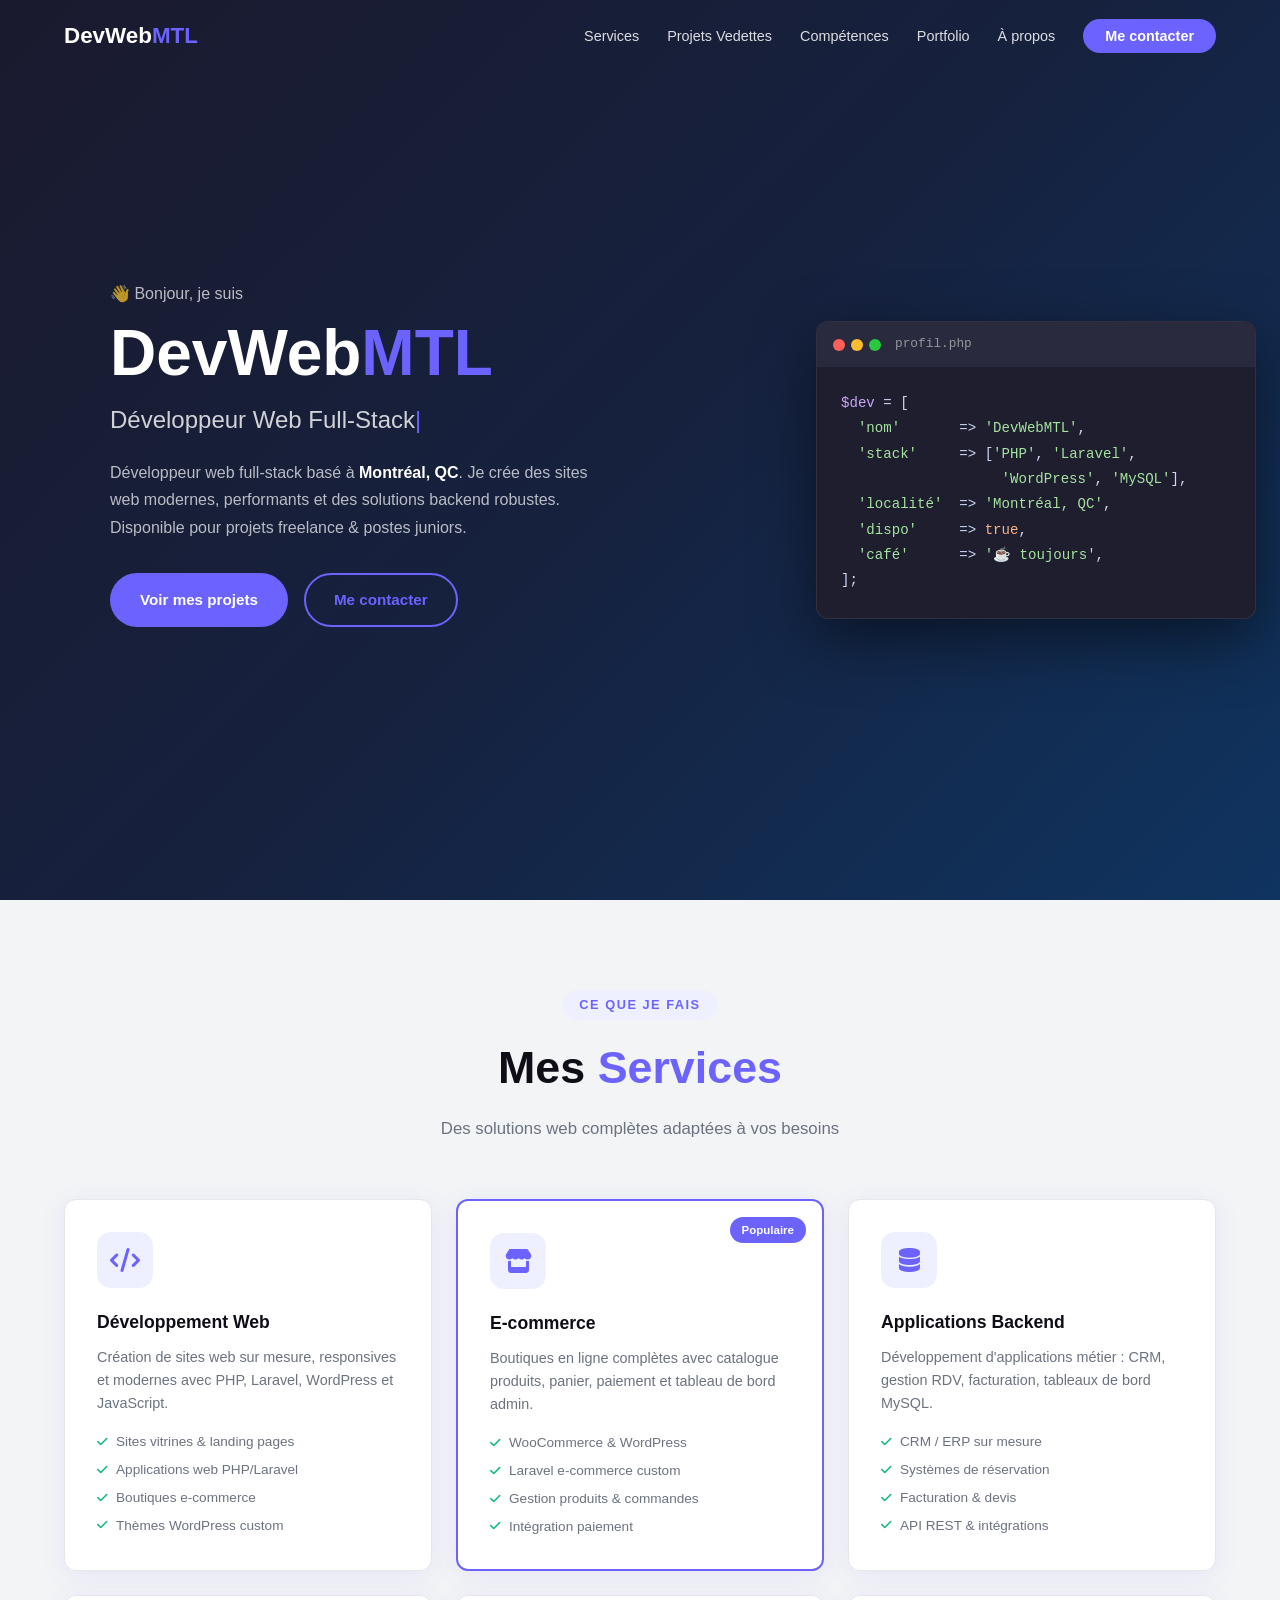
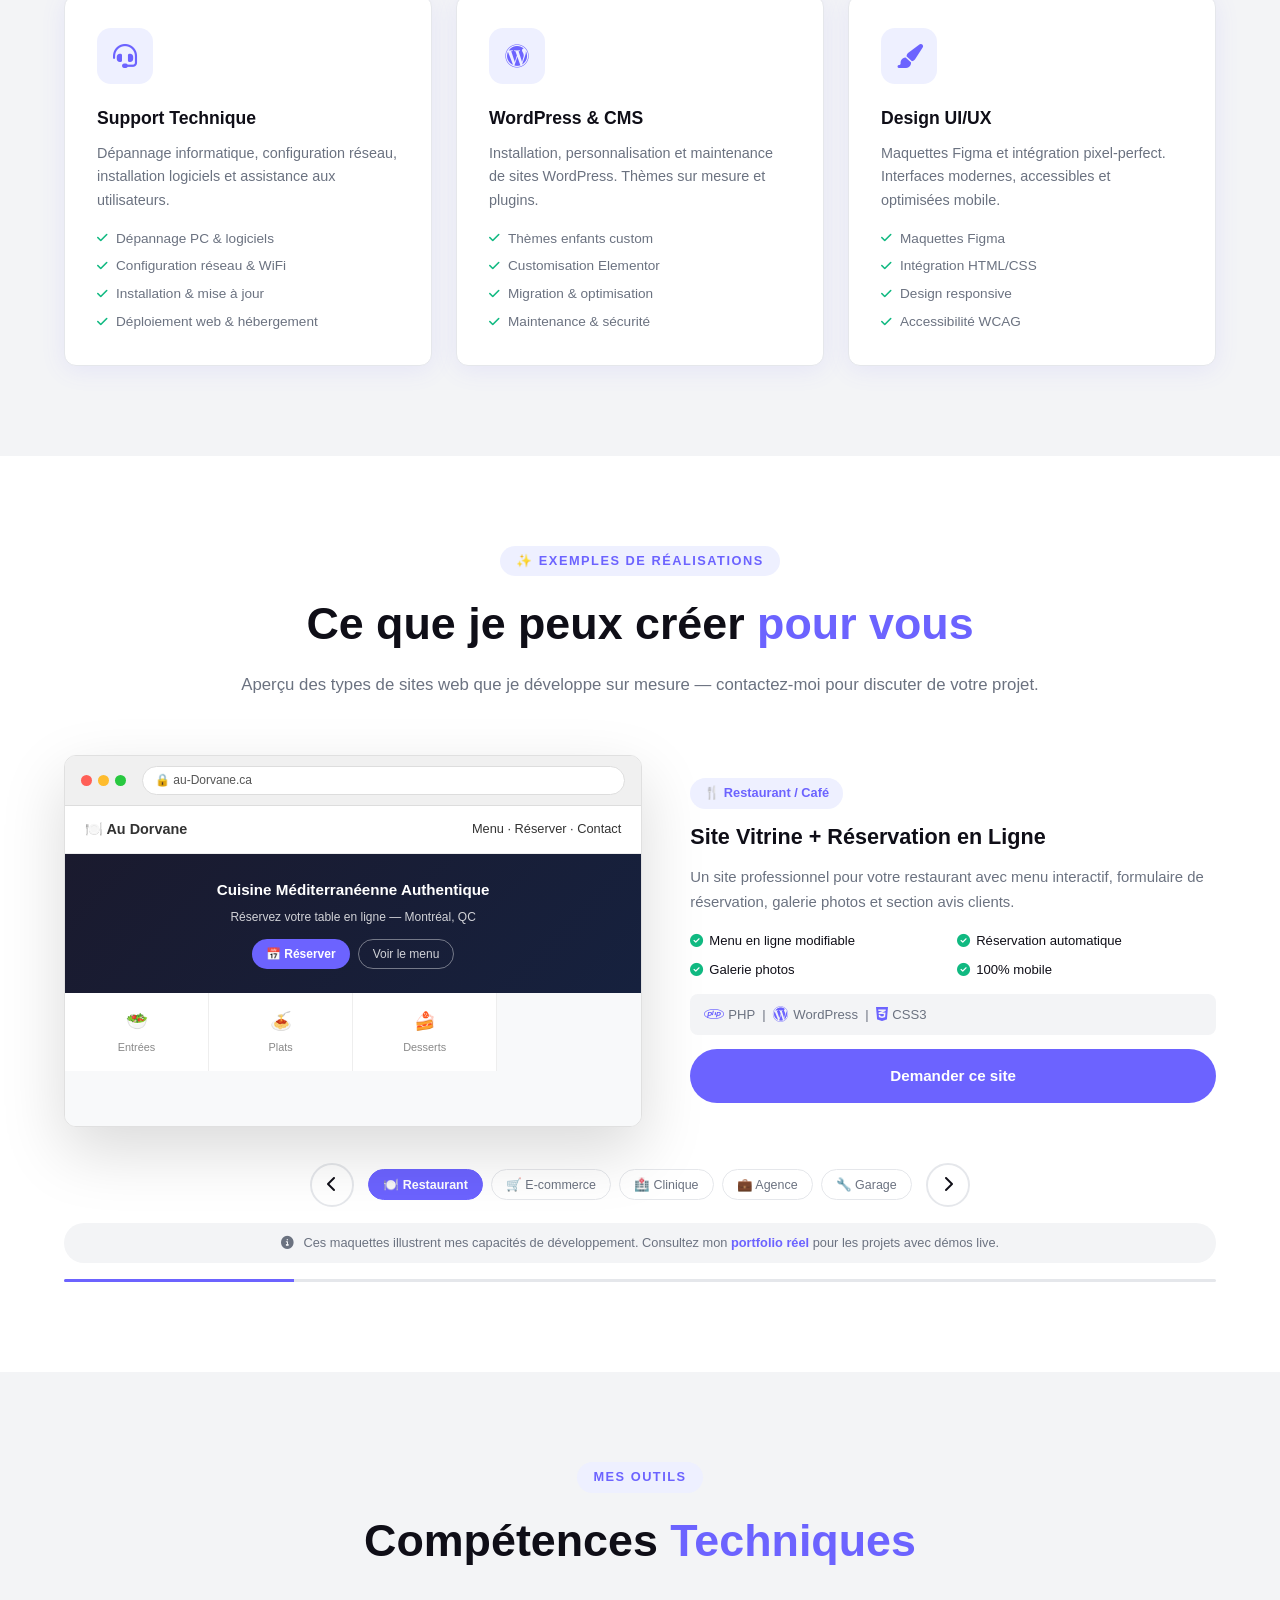
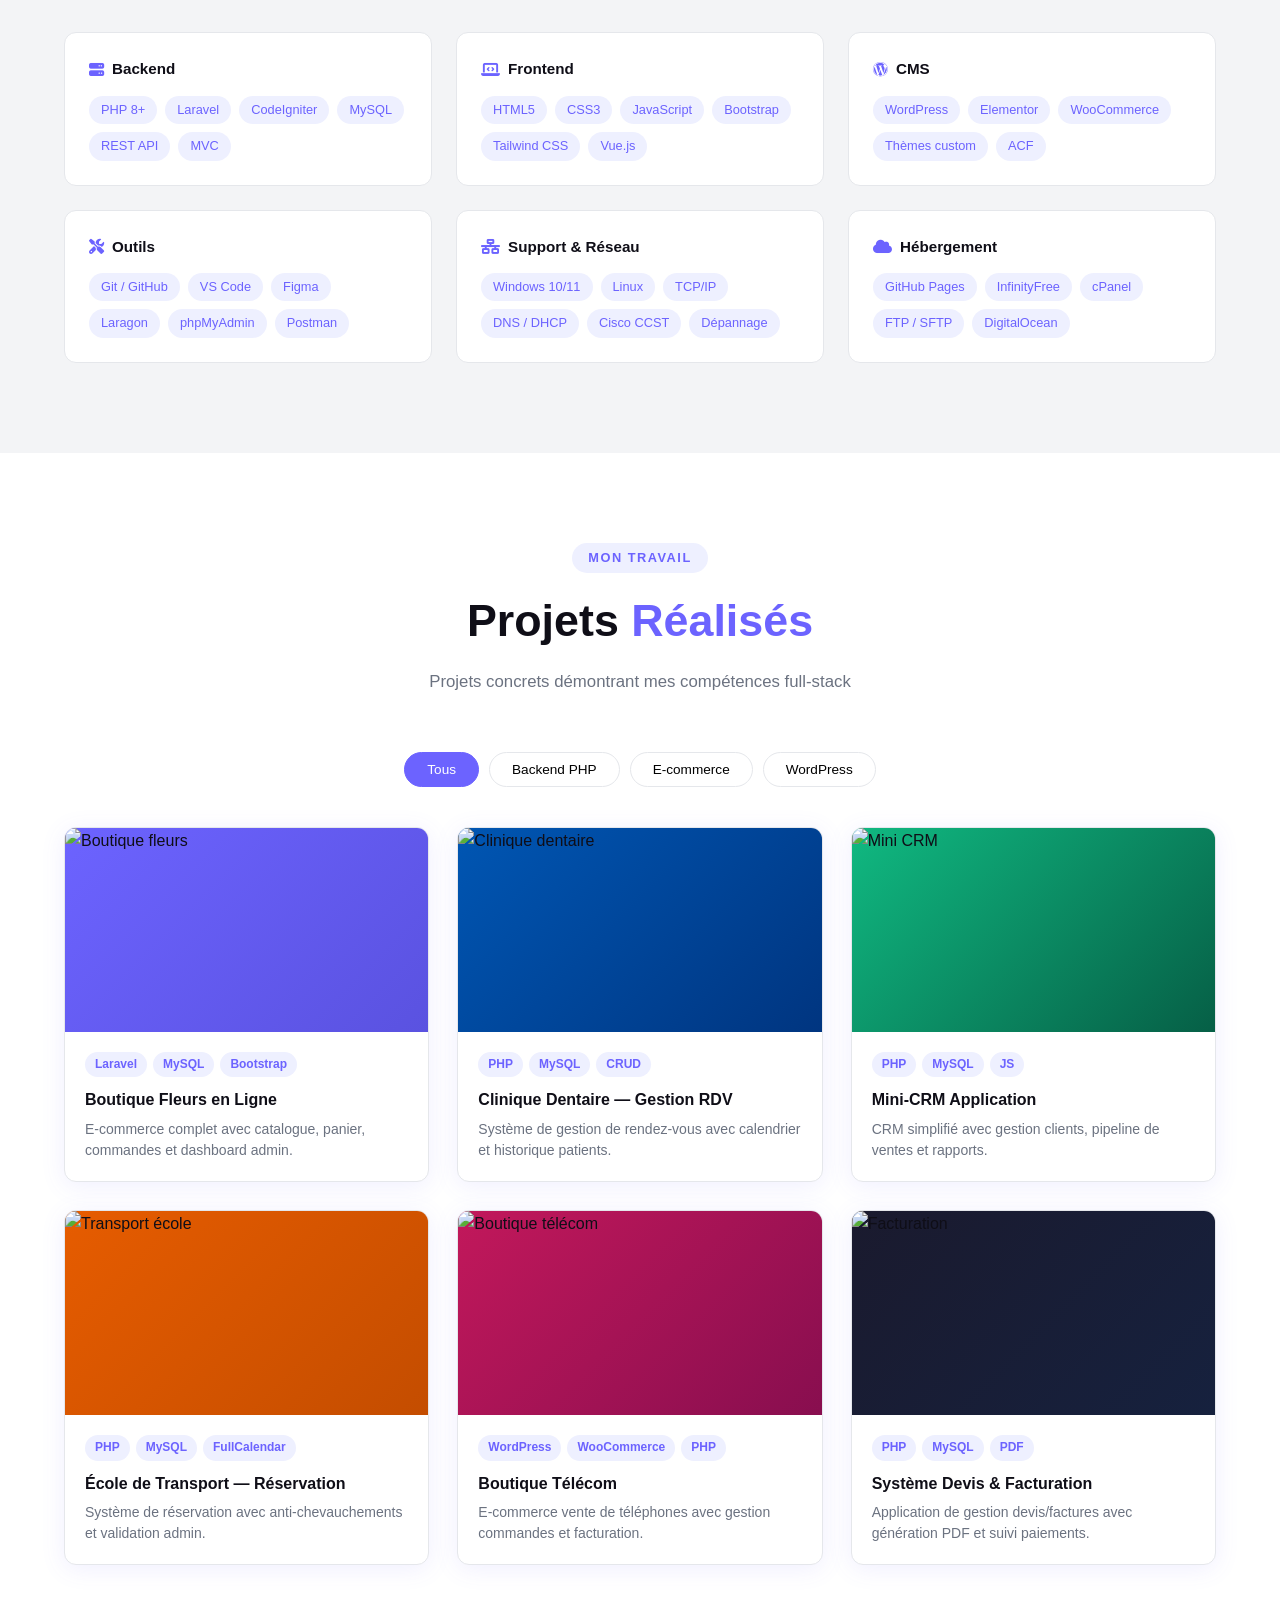
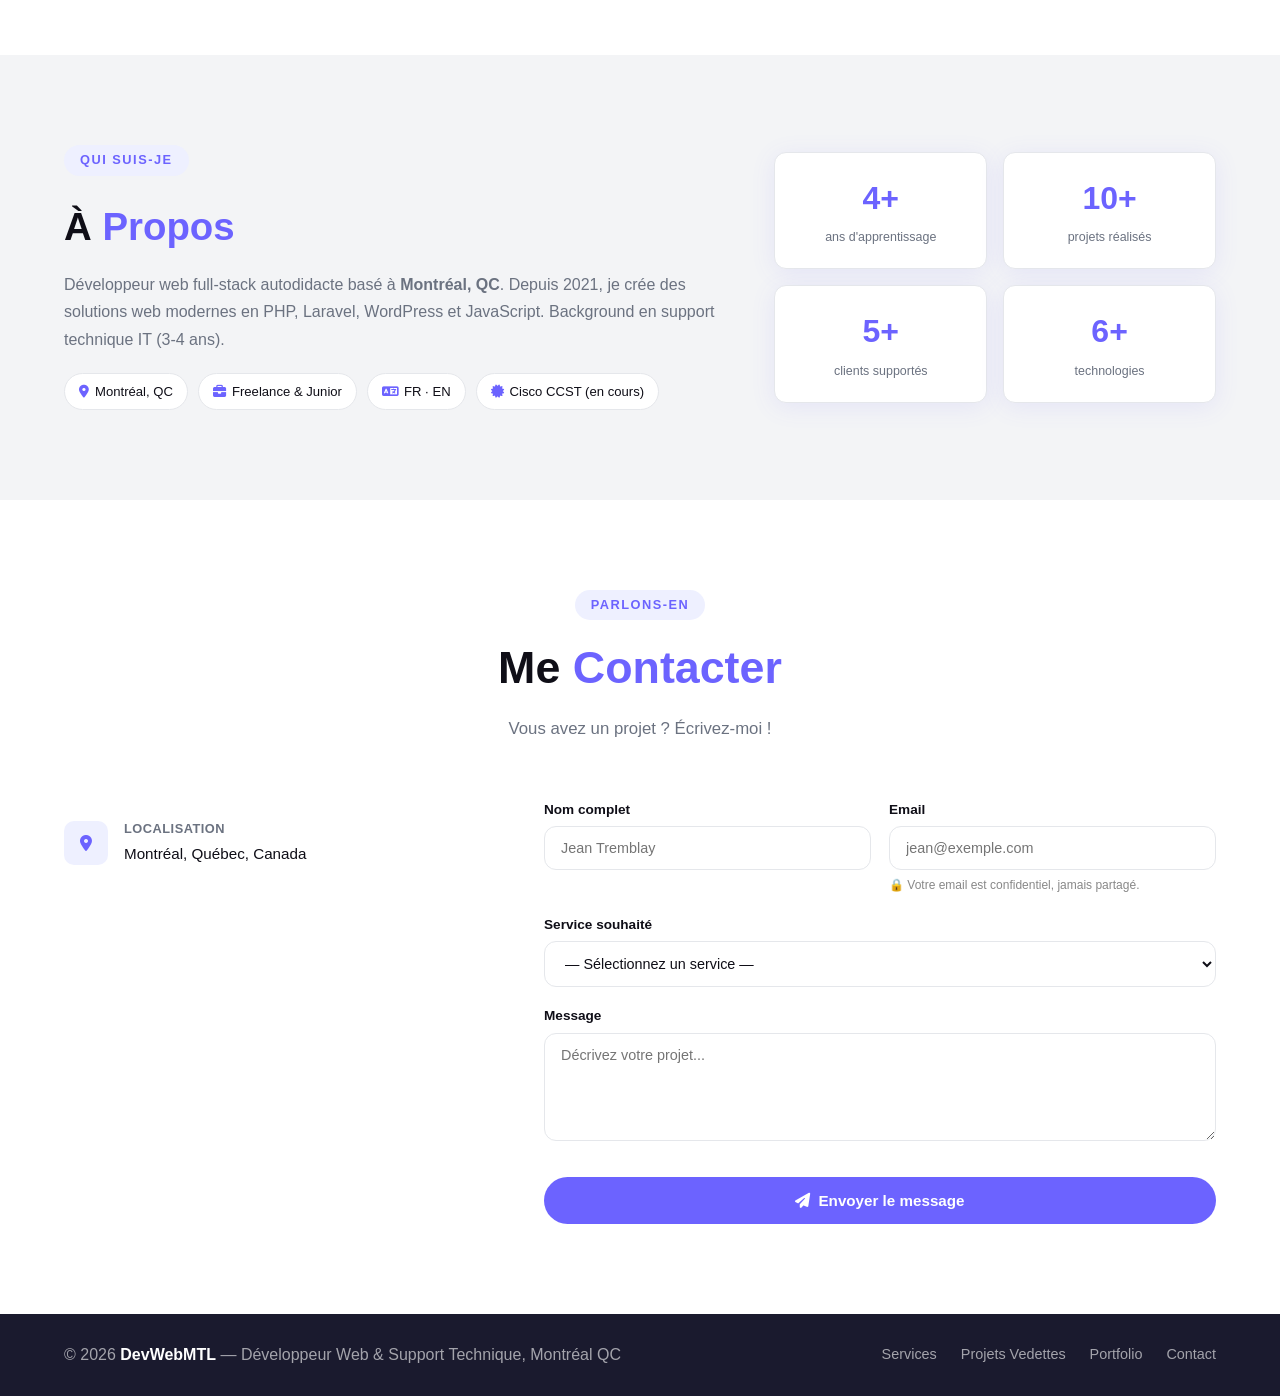
==== index.html @ 9afff214 "Initial portfolio devwebmtl commit" ====
<!DOCTYPE html>
<html lang="fr">
<head>
  <meta charset="UTF-8" />
  <meta name="viewport" content="width=device-width, initial-scale=1.0" />
  <meta name="description" content="DevWebMTL — Développeur Web Full-Stack & Support Technique à Montréal. Laravel, PHP, WordPress, React." />
  <!-- Sécurité HTTP Headers -->
    <meta http-equiv="X-Content-Type-Options" content="nosniff" />
    <meta http-equiv="X-Frame-Options" content="DENY" />
    <meta http-equiv="Referrer-Policy" content="strict-origin-when-cross-origin" />
    <meta http-equiv="Permissions-Policy" content="geolocation=(), microphone=(), camera=()" />
    <meta http-equiv="Content-Security-Policy" content="
  default-src 'self' https://fonts.googleapis.com https://cdnjs.cloudflare.com;
  style-src 'self' 'unsafe-inline' https://fonts.googleapis.com https://cdnjs.cloudflare.com;
  script-src 'self' 'unsafe-inline' https://challenges.cloudflare.com https://cdnjs.cloudflare.com;
  frame-src https://challenges.cloudflare.com;
  font-src 'self' https://fonts.gstatic.com https://cdnjs.cloudflare.com;
  connect-src 'self' https://formspree.io;
">

  <title>DevWebMTL | Développeur Web & Support Technique — Montréal</title>
  <link rel="stylesheet" href="style.css" />
  <link rel="stylesheet" href="https://cdnjs.cloudflare.com/ajax/libs/font-awesome/6.5.0/css/all.min.css" />
  <link href="https://fonts.googleapis.com/css2?family=Inter:wght@300;400;500;600;700;800&display=swap" rel="stylesheet" />
  <script src="https://www.google.com/recaptcha/api.js" async defer></script>

  <script src="https://challenges.cloudflare.com/turnstile/v0/api.js" async defer></script>
</head>
<body>

  <!-- ===== NAVBAR ===== -->
  <nav class="navbar" id="navbar">
    <div class="nav-container">
      <a href="#hero" class="nav-logo">DevWeb<span>MTL</span></a>
      <ul class="nav-links" id="nav-links">
        <li><a href="#services">Services</a></li>
        <li><a href="#featured">Projets Vedettes</a></li>
        <li><a href="#skills">Compétences</a></li>
        <li><a href="#projects">Portfolio</a></li>
        <li><a href="#about">À propos</a></li>
        <li><a href="#contact" class="nav-cta">Me contacter</a></li>
      </ul>
      <button class="hamburger" id="hamburger" aria-label="Menu">
        <span></span><span></span><span></span>
      </button>
    </div>
  </nav>

  <!-- ===== HERO ===== -->
  <section class="hero" id="hero">
    <div class="hero-content">
      <p class="hero-greeting">👋 Bonjour, je suis</p>
      <h1 class="hero-name">DevWeb<span>MTL</span></h1>
      <h2 class="hero-title">
        <span id="typed-text"></span><span class="cursor">|</span>
      </h2>
      <p class="hero-desc">
        Développeur web full-stack basé à <strong>Montréal, QC</strong>.
        Je crée des sites web modernes, performants et des solutions backend robustes.
        Disponible pour projets freelance &amp; postes juniors.
      </p>
      <div class="hero-btns">
        <a href="#featured" class="btn btn-primary">Voir mes projets</a>
        <a href="#contact" class="btn btn-outline">Me contacter</a>
      </div>
      <div class="hero-socials">
        
      </div>
    </div>
    <div class="hero-visual">
      <div class="hero-code-card">
        <div class="code-header">
          <span class="dot red"></span><span class="dot yellow"></span><span class="dot green"></span>
          <span class="code-title">profil.php</span>
        </div>
        <pre class="code-body"><code><span class="c-kw">$dev</span> = [
  <span class="c-str">'nom'</span>       => <span class="c-str">'DevWebMTL'</span>,
  <span class="c-str">'stack'</span>     => [<span class="c-str">'PHP'</span>, <span class="c-str">'Laravel'</span>,
                   <span class="c-str">'WordPress'</span>, <span class="c-str">'MySQL'</span>],
  <span class="c-str">'localité'</span>  => <span class="c-str">'Montréal, QC'</span>,
  <span class="c-str">'dispo'</span>     => <span class="c-val">true</span>,
  <span class="c-str">'café'</span>      => <span class="c-str">'☕ toujours'</span>,
];</code></pre>
      </div>
    </div>
  </section>

  <!-- ===== SERVICES ===== -->
  <section class="services" id="services">
    <div class="container">
      <div class="section-header">
        <span class="section-tag">Ce que je fais</span>
        <h2>Mes <span>Services</span></h2>
        <p>Des solutions web complètes adaptées à vos besoins</p>
      </div>
      <div class="services-grid">

        <div class="service-card">
          <div class="service-icon"><i class="fas fa-code"></i></div>
          <h3>Développement Web</h3>
          <p>Création de sites web sur mesure, responsives et modernes avec PHP, Laravel, WordPress et JavaScript.</p>
          <ul class="service-list">
            <li><i class="fas fa-check"></i> Sites vitrines & landing pages</li>
            <li><i class="fas fa-check"></i> Applications web PHP/Laravel</li>
            <li><i class="fas fa-check"></i> Boutiques e-commerce</li>
            <li><i class="fas fa-check"></i> Thèmes WordPress custom</li>
          </ul>
        </div>

        <div class="service-card featured">
          <div class="service-badge">Populaire</div>
          <div class="service-icon"><i class="fas fa-store"></i></div>
          <h3>E-commerce</h3>
          <p>Boutiques en ligne complètes avec catalogue produits, panier, paiement et tableau de bord admin.</p>
          <ul class="service-list">
            <li><i class="fas fa-check"></i> WooCommerce & WordPress</li>
            <li><i class="fas fa-check"></i> Laravel e-commerce custom</li>
            <li><i class="fas fa-check"></i> Gestion produits & commandes</li>
            <li><i class="fas fa-check"></i> Intégration paiement</li>
          </ul>
        </div>

        <div class="service-card">
          <div class="service-icon"><i class="fas fa-database"></i></div>
          <h3>Applications Backend</h3>
          <p>Développement d'applications métier : CRM, gestion RDV, facturation, tableaux de bord MySQL.</p>
          <ul class="service-list">
            <li><i class="fas fa-check"></i> CRM / ERP sur mesure</li>
            <li><i class="fas fa-check"></i> Systèmes de réservation</li>
            <li><i class="fas fa-check"></i> Facturation & devis</li>
            <li><i class="fas fa-check"></i> API REST & intégrations</li>
          </ul>
        </div>

        <div class="service-card">
          <div class="service-icon"><i class="fas fa-headset"></i></div>
          <h3>Support Technique</h3>
          <p>Dépannage informatique, configuration réseau, installation logiciels et assistance aux utilisateurs.</p>
          <ul class="service-list">
            <li><i class="fas fa-check"></i> Dépannage PC & logiciels</li>
            <li><i class="fas fa-check"></i> Configuration réseau & WiFi</li>
            <li><i class="fas fa-check"></i> Installation & mise à jour</li>
            <li><i class="fas fa-check"></i> Déploiement web & hébergement</li>
          </ul>
        </div>

        <div class="service-card">
          <div class="service-icon"><i class="fab fa-wordpress"></i></div>
          <h3>WordPress & CMS</h3>
          <p>Installation, personnalisation et maintenance de sites WordPress. Thèmes sur mesure et plugins.</p>
          <ul class="service-list">
            <li><i class="fas fa-check"></i> Thèmes enfants custom</li>
            <li><i class="fas fa-check"></i> Customisation Elementor</li>
            <li><i class="fas fa-check"></i> Migration & optimisation</li>
            <li><i class="fas fa-check"></i> Maintenance & sécurité</li>
          </ul>
        </div>

        <div class="service-card">
          <div class="service-icon"><i class="fas fa-paint-brush"></i></div>
          <h3>Design UI/UX</h3>
          <p>Maquettes Figma et intégration pixel-perfect. Interfaces modernes, accessibles et optimisées mobile.</p>
          <ul class="service-list">
            <li><i class="fas fa-check"></i> Maquettes Figma</li>
            <li><i class="fas fa-check"></i> Intégration HTML/CSS</li>
            <li><i class="fas fa-check"></i> Design responsive</li>
            <li><i class="fas fa-check"></i> Accessibilité WCAG</li>
          </ul>
        </div>

      </div>
    </div>
  </section>

  <!-- ===== FEATURED SLIDER ===== -->
  <section class="featured-slider" id="featured">
    <div class="container">
      <div class="section-header">
        <span class="section-tag">✨ Exemples de Réalisations</span>
        <h2>Ce que je peux créer <span>pour vous</span></h2>
        <p>Aperçu des types de sites web que je développe sur mesure — 
  contactez-moi pour discuter de votre projet.</p>
      </div>

      <div class="slider-wrapper">

        <!-- SLIDE 1 — Restaurant -->
        <div class="slide active" data-index="0">
          <div class="slide-visual">
            <div class="browser-mockup">
              <div class="browser-bar">
                <span class="b-dot"></span><span class="b-dot"></span><span class="b-dot"></span>
                <span class="b-url">🔒 au-Dorvane.ca</span>
              </div>
              <div class="browser-screen">
                <div class="mock-nav"><span class="logo-mock">🍽️ Au Dorvane</span><nav>Menu · Réserver · Contact</nav></div>
                <div class="mock-hero-big">
                  <h2>Cuisine Méditerranéenne Authentique</h2>
                  <p>Réservez votre table en ligne — Montréal, QC</p>
                  <div class="mock-btns"><button class="mock-btn-p">📅 Réserver</button><button class="mock-btn-o">Voir le menu</button></div>
                </div>
                <div class="mock-cards-row">
                  <div class="mock-card">🥗<br><small>Entrées</small></div>
                  <div class="mock-card">🍝<br><small>Plats</small></div>
                  <div class="mock-card">🍰<br><small>Desserts</small></div>
                </div>
              </div>
            </div>
          </div>
          <div class="slide-info">
            <span class="slide-badge">🍴 Restaurant / Café</span>
            <h3>Site Vitrine + Réservation en Ligne</h3>
            <p>Un site professionnel pour votre restaurant avec menu interactif, formulaire de réservation, galerie photos et section avis clients.</p>
            <div class="slide-features">
              <span><i class="fas fa-check-circle"></i> Menu en ligne modifiable</span>
              <span><i class="fas fa-check-circle"></i> Réservation automatique</span>
              <span><i class="fas fa-check-circle"></i> Galerie photos</span>
              <span><i class="fas fa-check-circle"></i> 100% mobile</span>
            </div>
            <div class="slide-tech"><i class="fab fa-php"></i> PHP &nbsp;|&nbsp; <i class="fab fa-wordpress"></i> WordPress &nbsp;|&nbsp; <i class="fab fa-css3-alt"></i> CSS3</div>
            <a href="#contact" class="btn btn-primary">Demander ce site</a>
          </div>
        </div>

        <!-- SLIDE 2 — E-commerce -->
        <div class="slide" data-index="1">
          <div class="slide-visual">
            <div class="browser-mockup">
              <div class="browser-bar">
                <span class="b-dot"></span><span class="b-dot"></span><span class="b-dot"></span>
                <span class="b-url">🔒 boutique-beaute-montreal.ca</span>
              </div>
              <div class="browser-screen" style="background:#fff5f8;">
                <div class="mock-nav"><span class="logo-mock">💄 BelleShop</span><nav>Produits · Panier 🛒 · Mon compte</nav></div>
                <div class="mock-hero-big" style="background:linear-gradient(135deg,#ff9a9e,#fecfef);">
                  <h2 style="color:#4a0030;">Beauté & Soins Premium</h2>
                  <p style="color:#6b0040;">Livraison gratuite dès 50$ — Montréal & Canada</p>
                  <div class="mock-btns"><button class="mock-btn-p" style="background:#c2185b;">🛍️ Magasiner</button></div>
                </div>
                <div class="mock-cards-row">
                  <div class="mock-card">💄<br><small>Rouge lèvres</small><strong style="color:#c2185b;font-size:0.75rem;">24,99$</strong></div>
                  <div class="mock-card">🧴<br><small>Sérum visage</small><strong style="color:#c2185b;font-size:0.75rem;">49,99$</strong></div>
                  <div class="mock-card">💅<br><small>Vernis gel</small><strong style="color:#c2185b;font-size:0.75rem;">18,99$</strong></div>
                  <div class="mock-card">🌸<br><small>Parfum Rose</small><strong style="color:#c2185b;font-size:0.75rem;">89,99$</strong></div>
                </div>
              </div>
            </div>
          </div>
          <div class="slide-info">
            <span class="slide-badge">🛒 Boutique En Ligne</span>
            <h3>E-commerce Complet avec Paiement</h3>
            <p>Une boutique en ligne professionnelle avec catalogue produits, panier d'achats, paiement sécurisé et tableau de bord admin. Idéal pour vendre 24h/24.</p>
            <div class="slide-features">
              <span><i class="fas fa-check-circle"></i> Catalogue illimité</span>
              <span><i class="fas fa-check-circle"></i> Paiement Stripe / PayPal</span>
              <span><i class="fas fa-check-circle"></i> Dashboard admin</span>
              <span><i class="fas fa-check-circle"></i> Gestion stock & commandes</span>
            </div>
            <div class="slide-tech"><i class="fab fa-laravel"></i> Laravel &nbsp;|&nbsp; <i class="fab fa-js"></i> JavaScript &nbsp;|&nbsp; <i class="fas fa-database"></i> MySQL</div>
            <a href="#contact" class="btn btn-primary">À Venir Bientôt</a>
          </div>
        </div>

        <!-- SLIDE 3 — Clinique -->
        <div class="slide" data-index="2">
          <div class="slide-visual">
            <div class="browser-mockup">
              <div class="browser-bar">
                <span class="b-dot"></span><span class="b-dot"></span><span class="b-dot"></span>
                <span class="b-url">🔒 MedixoCare.ca</span>
              </div>
              <div class="browser-screen" style="background:#f0f7ff;">
                <div class="mock-nav"><span class="logo-mock">MediXoCare</span><nav>Services · RDV · Équipe</nav></div>
                <div class="mock-hero-big" style="background:linear-gradient(135deg,#e3f0ff,#c9e3ff);">
                  <h2 style="color:#003580;">Votre santé, notre priorité</h2>
                  <p style="color:#005b9a;">Prenez rendez-vous en ligne — 24h/24</p>
                  <div class="mock-btns"><button class="mock-btn-p" style="background:#0056b3;">📅 Prendre RDV</button></div>
                </div>
                <div class="mock-appts">
                  <div class="mock-appt"><strong>Lun 10 mars</strong><span>10h00 — Dr. Martin</span><span class="badge-conf">Confirmé ✓</span></div>
                  <div class="mock-appt"><strong>Mer 12 mars</strong><span>14h30 — Dr. Leclerc</span><span class="badge-pend">En attente</span></div>
                  <div class="mock-appt"><strong>Ven 14 mars</strong><span>09h00 — Dr. Martin</span><span class="badge-conf">Confirmé ✓</span></div>
                </div>
              </div>
            </div>
          </div>
          <div class="slide-info">
            <span class="slide-badge">🏥 Clinique / Cabinet</span>
            <h3>Système de Prise de RDV en Ligne</h3>
            <p>Site professionnel pour cliniques, dentistes, psychologues. Prise de rendez-vous automatisée, rappels par email, historique patients et gestion admin.</p>
            <div class="slide-features">
              <span><i class="fas fa-check-circle"></i> Réservation en ligne 24/7</span>
              <span><i class="fas fa-check-circle"></i> Rappels automatiques</span>
              <span><i class="fas fa-check-circle"></i> Gestion du calendrier</span>
              <span><i class="fas fa-check-circle"></i> Fiche patient sécurisée</span>
            </div>
            <div class="slide-tech"><i class="fab fa-php"></i> PHP &nbsp;|&nbsp; <i class="fas fa-database"></i> MySQL &nbsp;|&nbsp; <i class="fab fa-js"></i> FullCalendar.js</div>
            <a href="#contact" class="btn btn-primary">Demander ce site</a>
          </div>
        </div>

        <!-- SLIDE 4 — Agence -->
        <div class="slide" data-index="3">
          <div class="slide-visual">
            <div class="browser-mockup">
              <div class="browser-bar">
                <span class="b-dot"></span><span class="b-dot"></span><span class="b-dot"></span>
                <span class="b-url">🔒 velixoxoweb.ca</span>
              </div>
              <div class="browser-screen" style="background:#0f0e17;">
                <div class="mock-nav" style="background:#1a1a2e;color:#fff;border-bottom:1px solid #333;"><span class="logo-mock" style="color:#6C63FF;">⚡ VeliXoXoWeb</span><nav style="color:rgba(255,255,255,0.7);">Services · Réalisations · Tarifs</nav></div>
                <div class="mock-hero-big" style="background:linear-gradient(135deg,#0f0e17,#1a1a2e);">
                  <h2 style="color:#fff;">Sites web qui convertissent</h2>
                  <p style="color:rgba(255,255,255,0.7);">Développement web sur mesure — Montréal & Remote</p>
                  <div class="mock-btns"><button class="mock-btn-p">🚀 Démarrer un projet</button></div>
                </div>
                <div class="mock-cards-row" style="background:#1a1a2e;">
                  <div class="mock-card" style="background:#1a1a2e;color:#fff;border-right:1px solid #333;">50+<br><small style="color:rgba(255,255,255,0.5);">Projets</small></div>
                  <div class="mock-card" style="background:#1a1a2e;color:#fff;border-right:1px solid #333;">98%<br><small style="color:rgba(255,255,255,0.5);">Satisfaction</small></div>
                  <div class="mock-card" style="background:#1a1a2e;color:#fff;border-right:1px solid #333;">24h<br><small style="color:rgba(255,255,255,0.5);">Réponse</small></div>
                  <div class="mock-card" style="background:#1a1a2e;color:#6C63FF;">5★<br><small style="color:rgba(255,255,255,0.5);">Évaluation</small></div>
                </div>
              </div>
            </div>
          </div>
          <div class="slide-info">
            <span class="slide-badge">💼 Agence / Portfolio Pro</span>
            <h3>Site Vitrine pour Professionnels & PME</h3>
            <p>Site web moderne et percutant pour une agence, un freelance ou une PME. Design premium, optimisé SEO, section réalisations et formulaire de contact.</p>
            <div class="slide-features">
              <span><i class="fas fa-check-circle"></i> Design sur mesure Figma</span>
              <span><i class="fas fa-check-circle"></i> SEO optimisé Google</span>
              <span><i class="fas fa-check-circle"></i> Analytics intégré</span>
              <span><i class="fas fa-check-circle"></i> Vitesse optimale</span>
            </div>
            <div class="slide-tech"><i class="fab fa-html5"></i> HTML5 &nbsp;|&nbsp; <i class="fab fa-js"></i> JS &nbsp;|&nbsp; <i class="fab fa-figma"></i> Figma</div>
            <a href="#contact" class="btn btn-primary">Demander ce site</a>
          </div>
        </div>

        <!-- SLIDE 5 — Garage -->
        <div class="slide" data-index="4">
          <div class="slide-visual">
            <div class="browser-mockup">
              <div class="browser-bar">
                <span class="b-dot"></span><span class="b-dot"></span><span class="b-dot"></span>
                <span class="b-url">🔒 garaxopro.ca</span>
              </div>
              <div class="browser-screen" style="background:#1b2838;">
                <div class="mock-nav" style="background:#2a475e;color:#fff;border-bottom:1px solid #3d6a8a;"><span class="logo-mock" style="color:#e65c00;">🔧 GaraXoPro</span><nav style="color:rgba(255,255,255,0.7);">Services · Devis · RDV</nav></div>
                <div class="mock-hero-big" style="background:linear-gradient(135deg,#1b2838,#2a475e);">
                  <h2 style="color:#fff;">Entretien & Réparation Auto</h2>
                  <p style="color:rgba(255,255,255,0.75);">Devis gratuit en ligne — Résultat en 2h</p>
                  <div class="mock-btns"><button class="mock-btn-p" style="background:#e65c00;">🔧 Obtenir un devis</button></div>
                </div>
                <div class="mock-cards-row" style="background:#2a475e;">
                  <div class="mock-card" style="background:#2a475e;color:#fff;border-right:1px solid #3d6a8a;">🛢️<br><small style="color:rgba(255,255,255,0.6);">Vidange</small><strong style="color:#e65c00;font-size:0.75rem;">79$</strong></div>
                  <div class="mock-card" style="background:#2a475e;color:#fff;border-right:1px solid #3d6a8a;">🔋<br><small style="color:rgba(255,255,255,0.6);">Batterie</small><strong style="color:#e65c00;font-size:0.75rem;">129$</strong></div>
                  <div class="mock-card" style="background:#2a475e;color:#fff;border-right:1px solid #3d6a8a;">🛞<br><small style="color:rgba(255,255,255,0.6);">Pneus</small><strong style="color:#e65c00;font-size:0.75rem;">Devis</strong></div>
                  <div class="mock-card" style="background:#2a475e;color:#fff;">🔍<br><small style="color:rgba(255,255,255,0.6);">Inspection</small><strong style="color:#e65c00;font-size:0.75rem;">99$</strong></div>
                </div>
              </div>
            </div>
          </div>
          <div class="slide-info">
            <span class="slide-badge">🔧 Garage / Auto</span>
            <h3>Site + Devis & Rendez-vous Automatiques</h3>
            <p>Site web pour garage automobile avec système de devis en ligne, prise de rendez-vous, liste des services avec prix et tableau de bord pour gérer les demandes clients.</p>
            <div class="slide-features">
              <span><i class="fas fa-check-circle"></i> Devis en ligne instantané</span>
              <span><i class="fas fa-check-circle"></i> RDV automatique</span>
              <span><i class="fas fa-check-circle"></i> Liste services & prix</span>
              <span><i class="fas fa-check-circle"></i> Galerie avant/après</span>
            </div>
            <div class="slide-tech"><i class="fab fa-php"></i> PHP &nbsp;|&nbsp; <i class="fas fa-database"></i> MySQL &nbsp;|&nbsp; <i class="fab fa-bootstrap"></i> Bootstrap</div>
            <a href="#contact" class="btn btn-primary">Demander ce site</a>
          </div>
        </div>

      </div><!-- end .slider-wrapper -->

      <!-- Controls -->
      <div class="slider-controls">
        <button class="sl-prev" id="sl-prev" aria-label="Précédent"><i class="fas fa-chevron-left"></i></button>
        <div class="slider-dots" id="slider-dots">
          <button class="sl-dot active" data-dot="0">🍽️ Restaurant</button>
          <button class="sl-dot" data-dot="1">🛒 E-commerce</button>
          <button class="sl-dot" data-dot="2">🏥 Clinique</button>
          <button class="sl-dot" data-dot="3">💼 Agence</button>
          <button class="sl-dot" data-dot="4">🔧 Garage</button>
        </div>
        <button class="sl-next" id="sl-next" aria-label="Suivant"><i class="fas fa-chevron-right"></i></button>
      </div>
      <p class="slider-disclaimer">
        <i class="fas fa-info-circle"></i> 
        Ces maquettes illustrent mes capacités de développement. 
        Consultez mon <a href="#projects">portfolio réel</a> pour les projets avec démos live.
      </p>

      <div class="slider-progress"><div class="slider-progress-bar" id="sl-progress"></div></div>

    </div>
  </section>

  <!-- ===== SKILLS ===== -->
  <section class="skills" id="skills">
    <div class="container">
      <div class="section-header">
        <span class="section-tag">Mes outils</span>
        <h2>Compétences <span>Techniques</span></h2>
      </div>
      <div class="skills-grid">
        <div class="skill-category">
          <h4><i class="fas fa-server"></i> Backend</h4>
          <div class="skill-tags"><span>PHP 8+</span><span>Laravel</span><span>CodeIgniter</span><span>MySQL</span><span>REST API</span><span>MVC</span></div>
        </div>
        <div class="skill-category">
          <h4><i class="fas fa-laptop-code"></i> Frontend</h4>
          <div class="skill-tags"><span>HTML5</span><span>CSS3</span><span>JavaScript</span><span>Bootstrap</span><span>Tailwind CSS</span><span>Vue.js</span></div>
        </div>
        <div class="skill-category">
          <h4><i class="fab fa-wordpress"></i> CMS</h4>
          <div class="skill-tags"><span>WordPress</span><span>Elementor</span><span>WooCommerce</span><span>Thèmes custom</span><span>ACF</span></div>
        </div>
        <div class="skill-category">
          <h4><i class="fas fa-tools"></i> Outils</h4>
          <div class="skill-tags"><span>Git / GitHub</span><span>VS Code</span><span>Figma</span><span>Laragon</span><span>phpMyAdmin</span><span>Postman</span></div>
        </div>
        <div class="skill-category">
          <h4><i class="fas fa-network-wired"></i> Support & Réseau</h4>
          <div class="skill-tags"><span>Windows 10/11</span><span>Linux</span><span>TCP/IP</span><span>DNS / DHCP</span><span>Cisco CCST</span><span>Dépannage</span></div>
        </div>
        <div class="skill-category">
          <h4><i class="fas fa-cloud"></i> Hébergement</h4>
          <div class="skill-tags"><span>GitHub Pages</span><span>InfinityFree</span><span>cPanel</span><span>FTP / SFTP</span><span>DigitalOcean</span></div>
        </div>
      </div>
    </div>
  </section>

  <!-- ===== PORTFOLIO PROJECTS ===== -->
  <section class="projects" id="projects">
    <div class="container">
      <div class="section-header">
        <span class="section-tag">Mon travail</span>
        <h2>Projets <span>Réalisés</span></h2>
        <p>Projets concrets démontrant mes compétences full-stack</p>
      </div>
      <div class="projects-filter">
        <button class="filter-btn active" data-filter="all">Tous</button>
        <button class="filter-btn" data-filter="backend">Backend PHP</button>
        <button class="filter-btn" data-filter="ecommerce">E-commerce</button>
        <button class="filter-btn" data-filter="wordpress">WordPress</button>
      </div>
      <div class="projects-grid" id="projects-grid">

        <div class="project-card" data-category="ecommerce backend">
          <div class="project-img-wrap">
            <img src="img/projet-boutique-fleurs.jpg" alt="Boutique fleurs" loading="lazy" onerror="this.parentElement.style.background='linear-gradient(135deg,#6C63FF,#5A52E0)'" />
            <div class="project-overlay">
              <a href="#" class="btn-demo" target="_blank"><i class="fas fa-external-link-alt"></i> Démo</a>
              <a href="#" class="btn-demo" target="_blank"><i class="fab fa-github"></i> Code</a>
            </div>
          </div>
          <div class="project-info">
            <div class="project-tags"><span>Laravel</span><span>MySQL</span><span>Bootstrap</span></div>
            <h3>Boutique Fleurs en Ligne</h3>
            <p>E-commerce complet avec catalogue, panier, commandes et dashboard admin.</p>
          </div>
        </div>

        <div class="project-card" data-category="backend">
          <div class="project-img-wrap">
            <img src="img/projet-clinique.jpg" alt="Clinique dentaire" loading="lazy" onerror="this.parentElement.style.background='linear-gradient(135deg,#0056b3,#003580)'" />
            <div class="project-overlay">
              <a href="#" class="btn-demo" target="_blank"><i class="fas fa-external-link-alt"></i> Démo</a>
              <a href="#" class="btn-demo" target="_blank"><i class="fab fa-github"></i> Code</a>
            </div>
          </div>
          <div class="project-info">
            <div class="project-tags"><span>PHP</span><span>MySQL</span><span>CRUD</span></div>
            <h3>Clinique Dentaire — Gestion RDV</h3>
            <p>Système de gestion de rendez-vous avec calendrier et historique patients.</p>
          </div>
        </div>

        <div class="project-card" data-category="backend">
          <div class="project-img-wrap">
            <img src="img/projet-crm.jpg" alt="Mini CRM" loading="lazy" onerror="this.parentElement.style.background='linear-gradient(135deg,#10B981,#065F46)'" />
            <div class="project-overlay">
              <a href="#" class="btn-demo" target="_blank"><i class="fas fa-external-link-alt"></i> Démo</a>
              <a href="#" class="btn-demo" target="_blank"><i class="fab fa-github"></i> Code</a>
            </div>
          </div>
          <div class="project-info">
            <div class="project-tags"><span>PHP</span><span>MySQL</span><span>JS</span></div>
            <h3>Mini-CRM Application</h3>
            <p>CRM simplifié avec gestion clients, pipeline de ventes et rapports.</p>
          </div>
        </div>

        <div class="project-card" data-category="backend">
          <div class="project-img-wrap">
            <img src="img/projet-transport.jpg" alt="Transport école" loading="lazy" onerror="this.parentElement.style.background='linear-gradient(135deg,#e65c00,#c44d00)'" />
            <div class="project-overlay">
              <a href="#" class="btn-demo" target="_blank"><i class="fas fa-external-link-alt"></i> Démo</a>
              <a href="#" class="btn-demo" target="_blank"><i class="fab fa-github"></i> Code</a>
            </div>
          </div>
          <div class="project-info">
            <div class="project-tags"><span>PHP</span><span>MySQL</span><span>FullCalendar</span></div>
            <h3>École de Transport — Réservation</h3>
            <p>Système de réservation avec anti-chevauchements et validation admin.</p>
          </div>
        </div>

        <div class="project-card" data-category="ecommerce wordpress">
          <div class="project-img-wrap">
            <img src="img/projet-telecom.jpg" alt="Boutique télécom" loading="lazy" onerror="this.parentElement.style.background='linear-gradient(135deg,#c2185b,#880e4f)'" />
            <div class="project-overlay">
              <a href="#" class="btn-demo" target="_blank"><i class="fas fa-external-link-alt"></i> Démo</a>
              <a href="#" class="btn-demo" target="_blank"><i class="fab fa-github"></i> Code</a>
            </div>
          </div>
          <div class="project-info">
            <div class="project-tags"><span>WordPress</span><span>WooCommerce</span><span>PHP</span></div>
            <h3>Boutique Télécom</h3>
            <p>E-commerce vente de téléphones avec gestion commandes et facturation.</p>
          </div>
        </div>

        <div class="project-card" data-category="backend">
          <div class="project-img-wrap">
            <img src="img/projet-facture.jpg" alt="Facturation" loading="lazy" onerror="this.parentElement.style.background='linear-gradient(135deg,#1a1a2e,#16213e)'" />
            <div class="project-overlay">
              <a href="#" class="btn-demo" target="_blank"><i class="fas fa-external-link-alt"></i> Démo</a>
              <a href="#" class="btn-demo" target="_blank"><i class="fab fa-github"></i> Code</a>
            </div>
          </div>
          <div class="project-info">
            <div class="project-tags"><span>PHP</span><span>MySQL</span><span>PDF</span></div>
            <h3>Système Devis & Facturation</h3>
            <p>Application de gestion devis/factures avec génération PDF et suivi paiements.</p>
          </div>
        </div>

      </div>
    </div>
  </section>

  <!-- ===== ABOUT ===== -->
  <section class="about-mini" id="about">
  <div class="container">
    <div class="about-mini-grid">
      <div class="about-mini-text">
        <span class="section-tag">Qui suis-je</span>
        <h2>À <span>Propos</span></h2>
        <p>Développeur web full-stack autodidacte basé à <strong>Montréal, QC</strong>. Depuis 2021, je crée des solutions web modernes en PHP, Laravel, WordPress et JavaScript. Background en support technique IT (3-4 ans).</p>
        <div class="about-mini-badges">
          <span><i class="fas fa-map-marker-alt"></i> Montréal, QC</span>
          <span><i class="fas fa-briefcase"></i> Freelance & Junior</span>
          <span><i class="fas fa-language"></i> FR · EN </span>
          <span><i class="fas fa-certificate"></i> Cisco CCST (en cours)</span>
        </div>
      </div>
      <div class="about-mini-stats">
        <div class="mini-stat"><span class="stat-num">4+</span><span>ans d'apprentissage</span></div>
        <div class="mini-stat"><span class="stat-num">10+</span><span>projets réalisés</span></div>
        <div class="mini-stat"><span class="stat-num">5+</span><span>clients supportés</span></div>
        <div class="mini-stat"><span class="stat-num">6+</span><span>technologies</span></div>
      </div>
    </div>
  </div>
</section>


  <!-- ===== CONTACT ===== -->
  <section class="contact" id="contact">
    <div class="container">
      <div class="section-header">
        <span class="section-tag">Parlons-en</span>
        <h2>Me <span>Contacter</span></h2>
        <p>Vous avez un projet ? Écrivez-moi !</p>
      </div>
      <div class="contact-grid">
        <div class="contact-info">
          <div class="contact-item">
            
          </div>
          <div class="contact-item">
            <i class="fas fa-map-marker-alt"></i>
            <div><strong>Localisation</strong><span>Montréal, Québec, Canada</span></div>
          </div>
          <div class="contact-item">
            
          </div>
          
          
        </div>
        <form class="contact-form" id="contact-form" action="https://formspree.io/f/mlgwkoov" method="POST">

          <!-- Email de destination (optionnel si configuré dans le dashboard) -->
          <input type="hidden" name="_replyto" value="">

          
          <input type="hidden" name="_subject" value="Nouveau message - Portfolio DevWebMTL">

          
          <input type="hidden" name="_next" value="false">

          <div class="form-row">
            <div class="form-group">
              <label for="nom">Nom complet</label>
              <input type="text" id="nom" name="nom" placeholder="Jean Tremblay" required />
            </div>
            <div class="form-group">
              <label for="email">Email</label>
              <input type="email" id="email" name="email" placeholder="jean@exemple.com" required />
              <small style="color: #888; font-size: 0.75rem;">
                 🔒 Votre email est confidentiel, jamais partagé.
              </small>
            </div>
          </div>
          <div class="form-group">
            <label for="sujet">Service souhaité</label>
            <select id="sujet" name="sujet" required>
              <option value="">— Sélectionnez un service —</option>
              <option value="dev-web">Développement Web</option>
              <option value="ecommerce">E-commerce</option>
              <option value="wordpress">WordPress / CMS</option>
              <option value="backend">Application Backend</option>
              <option value="support">Support Technique</option>
              <option value="autre">Autre</option>
            </select>
          </div>

          <!-- Honeypot anti-spam — NE PAS SUPPRIMER -->
            <div style="display:none;" aria-hidden="true">
            <input type="text" id="website" name="website" tabindex="-1" autocomplete="off" />
            </div>


          <div class="form-group">
            <label for="message">Message</label>
            <textarea id="message" name="message" rows="5" placeholder="Décrivez votre projet..." required></textarea>
          </div>

          <div class="cf-turnstile" data-sitekey="0x4AAAAAACkftIKRe-xCfbTi" data-theme="dark" data-size="normal">
          </div>

          <button type="submit" class="btn btn-primary btn-full">
            <i class="fas fa-paper-plane"></i> Envoyer le message
          </button>
          <div id="form-msg" class="form-msg"></div>
        </form>
      </div>
    </div>
  </section>

  <!-- ===== FOOTER ===== -->
  <footer class="footer">
    <div class="container">
      <p>© 2026 <strong>DevWebMTL</strong> — Développeur Web & Support Technique, Montréal QC</p>
      <div class="footer-links">
        <a href="#services">Services</a>
        <a href="#featured">Projets Vedettes</a>
        <a href="#projects">Portfolio</a>
        <a href="#contact">Contact</a>
      </div>
    </div>
  </footer>

  <button class="back-top" id="back-top" aria-label="Retour en haut"><i class="fas fa-arrow-up"></i></button>

  <script src="script.js"></script>
</body>
</html>
---- style.css ----
/* ===== RESET & BASE ===== */
*, *::before, *::after { box-sizing: border-box; margin: 0; padding: 0; }

:root {
  --primary: #6C63FF;
  --primary-dark: #5A52E0;
  --primary-light: #EEF0FF;
  --accent: #FF6584;
  --dark: #0F0E17;
  --dark2: #1A1A2E;
  --gray: #6B7280;
  --gray-light: #F3F4F6;
  --white: #FFFFFF;
  --border: #E5E7EB;
  --success: #10B981;
  --radius: 12px;
  --shadow: 0 4px 24px rgba(108,99,255,0.10);
  --shadow-hover: 0 8px 40px rgba(108,99,255,0.20);
  --transition: 0.3s ease;
  --font: 'Inter', sans-serif;
}

html { scroll-behavior: smooth; }
body { font-family: var(--font); color: var(--dark); background: var(--white); line-height: 1.6; }
img { max-width: 100%; display: block; }
a { text-decoration: none; color: inherit; }
ul { list-style: none; }
.container { max-width: 1200px; margin: 0 auto; padding: 0 24px; }
section { padding: 90px 0; }

/* ===== BUTTONS ===== */
.btn {
  display: inline-flex; align-items: center; gap: 8px;
  padding: 13px 28px; border-radius: 50px; font-weight: 600;
  font-size: 0.95rem; transition: var(--transition); cursor: pointer; border: 2px solid transparent;
}
.btn-primary { background: var(--primary); color: var(--white); justify-content: center; }
.btn-primary:hover { background: var(--primary-dark); transform: translateY(-2px); box-shadow: var(--shadow-hover); }
.btn-outline { background: transparent; color: var(--primary); border-color: var(--primary); }
.btn-outline:hover { background: var(--primary); color: var(--white); transform: translateY(-2px); }
.btn-full { width: 100%; justify-content: center; }

/* ===== SECTION HEADERS ===== */
.section-header { text-align: center; margin-bottom: 56px; }
.section-tag {
  display: inline-block; background: var(--primary-light); color: var(--primary);
  font-size: 0.8rem; font-weight: 600; letter-spacing: 1.5px; text-transform: uppercase;
  padding: 5px 16px; border-radius: 50px; margin-bottom: 12px;
}
.section-header h2 { font-size: clamp(2rem, 4vw, 2.8rem); font-weight: 800; margin-bottom: 12px; }
.section-header h2 span { color: var(--primary); }
.section-header p { color: var(--gray); font-size: 1.05rem; }

/* ===== NAVBAR ===== */
.navbar {
  position: fixed; top: 0; width: 100%; z-index: 1000;
  padding: 18px 0; transition: var(--transition);
}
.navbar.scrolled {
  background: rgba(255,255,255,0.96); backdrop-filter: blur(12px);
  box-shadow: 0 2px 20px rgba(0,0,0,0.08); padding: 12px 0;
}
.nav-container { max-width: 1200px; margin: 0 auto; padding: 0 24px; display: flex; align-items: center; justify-content: space-between; }
.nav-logo { font-size: 1.4rem; font-weight: 800; color: var(--white); }
.navbar.scrolled .nav-logo { color: var(--dark); }
.nav-logo span { color: var(--primary); }
.nav-links { display: flex; gap: 28px; align-items: center; }
.nav-links a { font-weight: 500; color: rgba(255,255,255,0.85); transition: var(--transition); font-size: 0.9rem; }
.navbar.scrolled .nav-links a { color: var(--dark); }
.nav-links a:hover { color: var(--primary); }
.nav-cta { background: var(--primary) !important; color: var(--white) !important; padding: 9px 22px; border-radius: 50px; font-weight: 600 !important; }
.nav-cta:hover { background: var(--primary-dark) !important; }
.hamburger { display: none; flex-direction: column; gap: 5px; background: none; border: none; cursor: pointer; padding: 4px; }
.hamburger span { display: block; width: 24px; height: 2px; background: var(--white); transition: var(--transition); border-radius: 2px; }
.navbar.scrolled .hamburger span { background: var(--dark); }

/* ===== HERO ===== */
.hero {
  min-height: 100vh; display: flex; align-items: center;
  background: linear-gradient(135deg, var(--dark2) 0%, #16213E 50%, #0F3460 100%);
  padding: 100px 24px 60px; gap: 60px;
  max-width: 100%; overflow: hidden;
}
.hero > * { max-width: 1200px; }
.hero { justify-content: center; }
.hero-content { flex: 1; max-width: 560px; margin: 0 auto; }
.hero-greeting { color: rgba(255,255,255,0.7); font-size: 1rem; margin-bottom: 12px; }
.hero-name { font-size: clamp(2.5rem, 6vw, 4rem); font-weight: 800; color: var(--white); margin-bottom: 12px; line-height: 1.1; }
.hero-name span { color: var(--primary); }
.hero-title { font-size: clamp(1.1rem, 2.5vw, 1.5rem); font-weight: 400; color: rgba(255,255,255,0.8); margin-bottom: 20px; min-height: 36px; }
.cursor { animation: blink 1s infinite; color: var(--primary); }
@keyframes blink { 0%,100%{opacity:1} 50%{opacity:0} }
.hero-desc { color: rgba(255,255,255,0.7); font-size: 1rem; max-width: 500px; margin-bottom: 32px; line-height: 1.7; }
.hero-desc strong { color: var(--white); }
.hero-btns { display: flex; gap: 16px; flex-wrap: wrap; margin-bottom: 32px; }
.hero-socials { display: flex; gap: 14px; }
.hero-socials a {
  width: 42px; height: 42px; border-radius: 50%; border: 1px solid rgba(255,255,255,0.2);
  display: flex; align-items: center; justify-content: center;
  color: rgba(255,255,255,0.7); transition: var(--transition); font-size: 1rem;
}
.hero-socials a:hover { background: var(--primary); border-color: var(--primary); color: var(--white); transform: translateY(-3px); }
.hero-visual { flex: 1; display: flex; justify-content: center; max-width: 440px; }
.hero-code-card {
  background: #1E1E2E; border-radius: var(--radius); overflow: hidden;
  box-shadow: 0 20px 60px rgba(0,0,0,0.5); width: 100%;
  border: 1px solid rgba(255,255,255,0.08);
}
.code-header { background: #2A2A3E; padding: 12px 16px; display: flex; align-items: center; gap: 6px; }
.dot { width: 12px; height: 12px; border-radius: 50%; }
.dot.red { background: #FF5F57; }
.dot.yellow { background: #FEBC2E; }
.dot.green { background: #28C840; }
.code-title { margin-left: 8px; color: rgba(255,255,255,0.5); font-size: 0.8rem; font-family: monospace; }
.code-body { padding: 24px; font-family: 'Courier New', monospace; font-size: 0.88rem; line-height: 1.8; color: #CDD6F4; }
.c-kw { color: #CBA6F7; }
.c-str { color: #A6E3A1; }
.c-val { color: #FAB387; }

/* ===== SERVICES ===== */
.services { background: var(--gray-light); }
.services-grid { display: grid; grid-template-columns: repeat(auto-fit, minmax(300px, 1fr)); gap: 24px; }
.service-card {
  background: var(--white); border-radius: var(--radius); padding: 32px;
  box-shadow: var(--shadow); transition: var(--transition); position: relative;
  border: 1px solid var(--border);
}
.service-card:hover { transform: translateY(-6px); box-shadow: var(--shadow-hover); }
.service-card.featured { border-color: var(--primary); border-width: 2px; }
.service-badge {
  position: absolute; top: 16px; right: 16px;
  background: var(--primary); color: var(--white);
  font-size: 0.72rem; font-weight: 700; padding: 4px 12px; border-radius: 50px;
}
.service-icon {
  width: 56px; height: 56px; background: var(--primary-light); border-radius: 14px;
  display: flex; align-items: center; justify-content: center;
  font-size: 1.5rem; color: var(--primary); margin-bottom: 20px;
}
.service-card h3 { font-size: 1.1rem; font-weight: 700; margin-bottom: 10px; }
.service-card p { color: var(--gray); font-size: 0.9rem; margin-bottom: 16px; line-height: 1.6; }
.service-list { display: flex; flex-direction: column; gap: 6px; }
.service-list li { font-size: 0.85rem; color: var(--gray); display: flex; align-items: center; gap: 8px; }
.service-list i { color: var(--success); font-size: 0.75rem; }

/* ===== FEATURED SLIDER ===== */
.featured-slider { background: var(--white); overflow: hidden; }
.slider-wrapper { position: relative; }
.slide { display: none; grid-template-columns: 1.1fr 1fr; gap: 48px; align-items: center; animation: slideIn 0.45s ease; }
.slide.active { display: grid; }
@keyframes slideIn { from { opacity: 0; transform: translateX(30px); } to { opacity: 1; transform: translateX(0); } }

/* Browser Mockup */
.browser-mockup {
  border-radius: 12px; overflow: hidden;
  box-shadow: 0 24px 64px rgba(0,0,0,0.15);
  border: 1px solid #e0e0e0; background: #fff;
}
.browser-bar {
  background: #f0f0f0; padding: 10px 16px;
  display: flex; align-items: center; gap: 6px;
  border-bottom: 1px solid #ddd;
}
.b-dot { width: 11px; height: 11px; border-radius: 50%; background: #ccc; display: inline-block; }
.b-dot:nth-child(1) { background: #FF5F57; }
.b-dot:nth-child(2) { background: #FEBC2E; }
.b-dot:nth-child(3) { background: #28C840; }
.b-url {
  margin-left: 10px; font-size: 0.75rem; color: #555;
  background: #fff; padding: 4px 12px; border-radius: 20px;
  border: 1px solid #ddd; flex: 1;
}
.browser-screen { min-height: 320px; overflow: hidden; background: #f8f9fa; }
.mock-nav {
  background: #fff; padding: 12px 20px;
  display: flex; justify-content: space-between; align-items: center;
  border-bottom: 1px solid #eee; font-size: 0.8rem; color: #333;
}
.logo-mock { font-weight: 700; font-size: 0.9rem; }
.mock-hero-big {
  background: linear-gradient(135deg,#1a1a2e,#16213e);
  padding: 24px 20px; text-align: center; color: #fff;
}
.mock-hero-big h2 { font-size: 0.95rem; margin-bottom: 6px; }
.mock-hero-big p  { font-size: 0.75rem; opacity: 0.8; margin-bottom: 12px; }
.mock-btns { display: flex; gap: 8px; justify-content: center; }
.mock-btn-p {
  background: var(--primary); color: #fff; border: none;
  padding: 7px 14px; border-radius: 20px; font-size: 0.75rem; cursor: default; font-weight: 600;
}
.mock-btn-o {
  background: transparent; color: rgba(255,255,255,0.8);
  border: 1px solid rgba(255,255,255,0.4);
  padding: 7px 14px; border-radius: 20px; font-size: 0.75rem; cursor: default;
}
.mock-cards-row {
  display: grid; grid-template-columns: repeat(4,1fr);
}
.mock-card {
  padding: 14px 8px; text-align: center; font-size: 1.1rem;
  border-right: 1px solid #eee; background: #fff; color: #333;
}
.mock-card small { display: block; font-size: 0.68rem; color: #888; margin-top: 4px; }
.mock-appts { background: #fff; padding: 8px 16px; }
.mock-appt {
  display: flex; align-items: center; gap: 10px;
  padding: 8px 0; border-bottom: 1px solid #f0f0f0;
  font-size: 0.75rem; color: #333;
}
.mock-appt strong { min-width: 80px; }
.mock-appt span { flex: 1; }
.badge-conf { background: #D1FAE5; color: #065F46; padding: 2px 8px; border-radius: 20px; font-size: 0.68rem; font-weight: 600; }
.badge-pend { background: #FEF3C7; color: #92400E; padding: 2px 8px; border-radius: 20px; font-size: 0.68rem; font-weight: 600; }

/* Slide Info */
.slide-info { display: flex; flex-direction: column; gap: 14px; }
.slide-badge {
  display: inline-block; background: var(--primary-light); color: var(--primary);
  padding: 5px 14px; border-radius: 50px; font-size: 0.8rem; font-weight: 600; width: fit-content;
}
.slide-info h3 { font-size: 1.35rem; font-weight: 800; line-height: 1.3; }
.slide-info p  { color: var(--gray); line-height: 1.7; font-size: 0.93rem; }
.slide-features { display: grid; grid-template-columns: 1fr 1fr; gap: 8px; }
.slide-features span { font-size: 0.82rem; color: var(--dark); display: flex; align-items: center; gap: 6px; }
.slide-features i { color: var(--success); }
.slide-tech {
  font-size: 0.82rem; color: var(--gray);
  padding: 10px 14px; background: var(--gray-light);
  border-radius: 8px; display: flex; align-items: center; gap: 4px;
}
.slide-tech i { color: var(--primary); font-size: 1rem; }

/* Slider Controls */
.slider-controls {
  display: flex; align-items: center; justify-content: center;
  gap: 14px; margin-top: 36px; flex-wrap: wrap;
}
.sl-prev, .sl-next {
  width: 44px; height: 44px; border-radius: 50%;
  border: 2px solid var(--border); background: var(--white);
  color: var(--dark); font-size: 1rem; cursor: pointer;
  transition: var(--transition); flex-shrink: 0;
}
.sl-prev:hover, .sl-next:hover { background: var(--primary); color: var(--white); border-color: var(--primary); }
.slider-dots { display: flex; gap: 8px; flex-wrap: wrap; justify-content: center; }
.sl-dot {
  padding: 7px 14px; border-radius: 50px; border: 1.5px solid var(--border);
  background: var(--white); font-size: 0.78rem; font-weight: 500;
  cursor: pointer; transition: var(--transition); color: var(--gray);
}
.sl-dot:hover { border-color: var(--primary); color: var(--primary); }
.sl-dot.active { background: var(--primary); color: var(--white); border-color: var(--primary); font-weight: 600; }
.slider-progress { height: 3px; background: var(--border); margin-top: 16px; border-radius: 3px; overflow: hidden; }
.slider-progress-bar { height: 100%; width: 20%; background: var(--primary); transition: width 0.4s ease; }

/* ===== SKILLS ===== */
.skills { background: var(--gray-light); }
.skills-grid { display: grid; grid-template-columns: repeat(auto-fit, minmax(280px, 1fr)); gap: 24px; }
.skill-category {
  background: var(--white); border-radius: var(--radius); padding: 24px;
  border: 1px solid var(--border); transition: var(--transition);
}
.skill-category:hover { box-shadow: var(--shadow); transform: translateY(-3px); }
.skill-category h4 { font-size: 0.95rem; font-weight: 700; margin-bottom: 14px; display: flex; align-items: center; gap: 8px; }
.skill-category h4 i { color: var(--primary); }
.skill-tags { display: flex; flex-wrap: wrap; gap: 8px; }
.skill-tags span { background: var(--primary-light); color: var(--primary); font-size: 0.8rem; font-weight: 500; padding: 4px 12px; border-radius: 50px; }

/* ===== PROJECTS ===== */
.projects { background: var(--white); }
.projects-filter { display: flex; flex-wrap: wrap; gap: 10px; justify-content: center; margin-bottom: 40px; }
.filter-btn {
  padding: 9px 22px; border-radius: 50px; border: 1px solid var(--border);
  background: var(--white); font-size: 0.85rem; font-weight: 500; cursor: pointer; transition: var(--transition);
}
.filter-btn:hover, .filter-btn.active { background: var(--primary); color: var(--white); border-color: var(--primary); }
.projects-grid { display: grid; grid-template-columns: repeat(auto-fill, minmax(320px, 1fr)); gap: 28px; }
.project-card {
  background: var(--white); border-radius: var(--radius); overflow: hidden;
  box-shadow: var(--shadow); transition: var(--transition); border: 1px solid var(--border);
}
.project-card:hover { transform: translateY(-6px); box-shadow: var(--shadow-hover); }
.project-card.hidden { display: none; }
.project-img-wrap { position: relative; overflow: hidden; aspect-ratio: 16/9; background: var(--dark2); min-height: 180px; }
.project-img-wrap img { width: 100%; height: 100%; object-fit: cover; transition: transform 0.4s ease; }
.project-card:hover .project-img-wrap img { transform: scale(1.06); }
.project-overlay {
  position: absolute; inset: 0; background: rgba(15,14,23,0.85);
  display: flex; align-items: center; justify-content: center; gap: 12px;
  opacity: 0; transition: var(--transition);
}
.project-card:hover .project-overlay { opacity: 1; }
.btn-demo {
  background: var(--primary); color: var(--white); padding: 10px 18px;
  border-radius: 8px; font-size: 0.85rem; font-weight: 600;
  display: flex; align-items: center; gap: 6px; transition: var(--transition);
}
.btn-demo:hover { background: var(--primary-dark); transform: scale(1.05); }
.project-info { padding: 20px; }
.project-tags { display: flex; flex-wrap: wrap; gap: 6px; margin-bottom: 10px; }
.project-tags span { background: var(--primary-light); color: var(--primary); font-size: 0.75rem; font-weight: 600; padding: 3px 10px; border-radius: 50px; }
.project-info h3 { font-size: 1rem; font-weight: 700; margin-bottom: 6px; }
.project-info p { color: var(--gray); font-size: 0.875rem; line-height: 1.5; }

/* ===== ABOUT ===== */
.about { background: var(--gray-light); }
.about-grid { display: grid; grid-template-columns: 1fr 1.4fr; gap: 60px; align-items: center; }
.about-card {
  background: var(--dark2); border-radius: var(--radius); padding: 40px;
  display: grid; grid-template-columns: 1fr 1fr; gap: 24px;
}
.stat { text-align: center; }
.stat-num { display: block; font-size: 2.4rem; font-weight: 800; color: var(--primary); }
.stat-label { font-size: 0.8rem; color: rgba(255,255,255,0.6); margin-top: 4px; }
.about-text h2 { font-size: clamp(1.8rem, 3.5vw, 2.5rem); font-weight: 800; margin-bottom: 16px; }
.about-text h2 span { color: var(--primary); }
.about-text p { color: var(--gray); margin-bottom: 14px; line-height: 1.7; }
.about-highlights { margin: 24px 0; display: flex; flex-direction: column; gap: 10px; }
.highlight { display: flex; align-items: center; gap: 10px; font-size: 0.9rem; }
.highlight i { color: var(--primary); width: 18px; }

/* ===== CONTACT ===== */
.contact { background: var(--white); }
.contact-grid { display: grid; grid-template-columns: 1fr 1.6fr; gap: 60px; align-items: start; }
.contact-info { display: flex; flex-direction: column; gap: 20px; }
.contact-item { display: flex; align-items: flex-start; gap: 16px; }
.contact-item > i {
  width: 44px; height: 44px; background: var(--primary-light); color: var(--primary);
  border-radius: 10px; display: flex; align-items: center; justify-content: center;
  font-size: 1rem; flex-shrink: 0; margin-top: 2px;
}
.contact-item strong { display: block; font-size: 0.8rem; font-weight: 700; text-transform: uppercase; letter-spacing: 0.5px; color: var(--gray); margin-bottom: 2px; }
.contact-item a, .contact-item span { color: var(--dark); font-size: 0.95rem; }
.contact-item a:hover { color: var(--primary); }
.contact-form { display: flex; flex-direction: column; gap: 18px; }
.form-row { display: grid; grid-template-columns: 1fr 1fr; gap: 18px; }
.form-group { display: flex; flex-direction: column; gap: 6px; }
.form-group label { font-size: 0.85rem; font-weight: 600; }
.form-group input,
.form-group select,
.form-group textarea {
  padding: 13px 16px; border: 1.5px solid var(--border); border-radius: var(--radius);
  font-family: var(--font); font-size: 0.9rem; color: var(--dark);
  transition: var(--transition); background: var(--white); resize: vertical;
}
.form-group input:focus,
.form-group select:focus,
.form-group textarea:focus { outline: none; border-color: var(--primary); box-shadow: 0 0 0 3px rgba(108,99,255,0.12); }
.form-msg { padding: 12px 16px; border-radius: var(--radius); font-size: 0.875rem; font-weight: 500; display: none; }
.form-msg.success { background: #D1FAE5; color: #065F46; display: block; }
.form-msg.error { background: #FEE2E2; color: #991B1B; display: block; }

/* ===== FOOTER ===== */
.footer { background: var(--dark2); color: rgba(255,255,255,0.6); padding: 28px 0; }
.footer .container { display: flex; justify-content: space-between; align-items: center; flex-wrap: wrap; gap: 12px; }
.footer strong { color: var(--white); }
.footer-links { display: flex; gap: 24px; }
.footer-links a { font-size: 0.9rem; transition: var(--transition); }
.footer-links a:hover { color: var(--primary); }

/* Back to top */
.back-top {
  position: fixed; bottom: 28px; right: 28px; z-index: 999;
  width: 44px; height: 44px; background: var(--primary); color: var(--white);
  border: none; border-radius: 50%; cursor: pointer; font-size: 1rem;
  box-shadow: var(--shadow); transition: var(--transition); opacity: 0; pointer-events: none;
}
.back-top.visible { opacity: 1; pointer-events: all; }
.back-top:hover { background: var(--primary-dark); transform: translateY(-3px); }

/* ===== SCROLL ANIMATION ===== */
.fade-up { opacity: 0; transform: translateY(24px); transition: opacity 0.5s ease, transform 0.5s ease; }
.fade-up.visible { opacity: 1; transform: translateY(0); }

/* ===== RESPONSIVE ===== */
@media (max-width: 1024px) {
  .hero { flex-direction: column; text-align: center; padding-top: 120px; gap: 40px; }
  .hero-content { max-width: 100%; }
  .hero-desc { margin: 0 auto 32px; }
  .hero-btns, .hero-socials { justify-content: center; }
  .hero-visual { width: 100%; max-width: 420px; margin: 0 auto; }
  .slide.active { grid-template-columns: 1fr; }
  .slide-visual { order: 1; }
  .slide-info { order: 2; }
  .slide-features { grid-template-columns: 1fr; }
  .about-grid { grid-template-columns: 1fr; }
  .contact-grid { grid-template-columns: 1fr; }
}
@media (max-width: 640px) {
  section { padding: 60px 0; }
  .nav-links {
    display: none; position: fixed; top: 0; right: 0; width: 75%; height: 100vh;
    background: var(--white); flex-direction: column; justify-content: center;
    align-items: center; gap: 28px; box-shadow: -4px 0 30px rgba(0,0,0,0.15); z-index: 999;
  }
  .nav-links.open { display: flex; }
  .nav-links a { color: var(--dark) !important; font-size: 1.1rem; }
  .hamburger { display: flex; }
  .form-row { grid-template-columns: 1fr; }
  .footer .container { flex-direction: column; text-align: center; }
  .mock-cards-row { grid-template-columns: repeat(2,1fr); }
  .sl-dot { font-size: 0.7rem; padding: 6px 10px; }
}


.slider-disclaimer {
  text-align: center;
  font-size: 0.8rem;
  color: var(--gray);
  margin-top: 16px;
  padding: 10px 20px;
  background: var(--gray-light);
  border-radius: 50px;
  display: inline-block;
  width: 100%;
}
.slider-disclaimer a { color: var(--primary); font-weight: 600; }
.slider-disclaimer i { margin-right: 6px; }



/****====== About=======*****/
.about-mini { background: var(--gray-light); }
.about-mini-grid {
  display: grid; grid-template-columns: 1.5fr 1fr;
  gap: 48px; align-items: center;
}
.about-mini-text h2 { font-size: clamp(1.8rem,3vw,2.4rem); font-weight: 800; margin: 8px 0 14px; }
.about-mini-text h2 span { color: var(--primary); }
.about-mini-text p { color: var(--gray); line-height: 1.7; margin-bottom: 20px; }
.about-mini-badges { display: flex; flex-wrap: wrap; gap: 10px; }
.about-mini-badges span {
  background: var(--white); border: 1px solid var(--border);
  padding: 7px 14px; border-radius: 50px; font-size: 0.82rem;
  display: flex; align-items: center; gap: 6px;
}
.about-mini-badges i { color: var(--primary); }
.about-mini-stats {
  display: grid; grid-template-columns: 1fr 1fr; gap: 16px;
}
.mini-stat {
  background: var(--white); border-radius: var(--radius);
  padding: 20px; text-align: center;
  border: 1px solid var(--border); box-shadow: var(--shadow);
}
.mini-stat .stat-num { display: block; font-size: 2rem; font-weight: 800; color: var(--primary); }
.mini-stat span:last-child { font-size: 0.78rem; color: var(--gray); margin-top: 4px; display: block; }
@media (max-width: 768px) {
  .about-mini-grid { grid-template-columns: 1fr; }
}
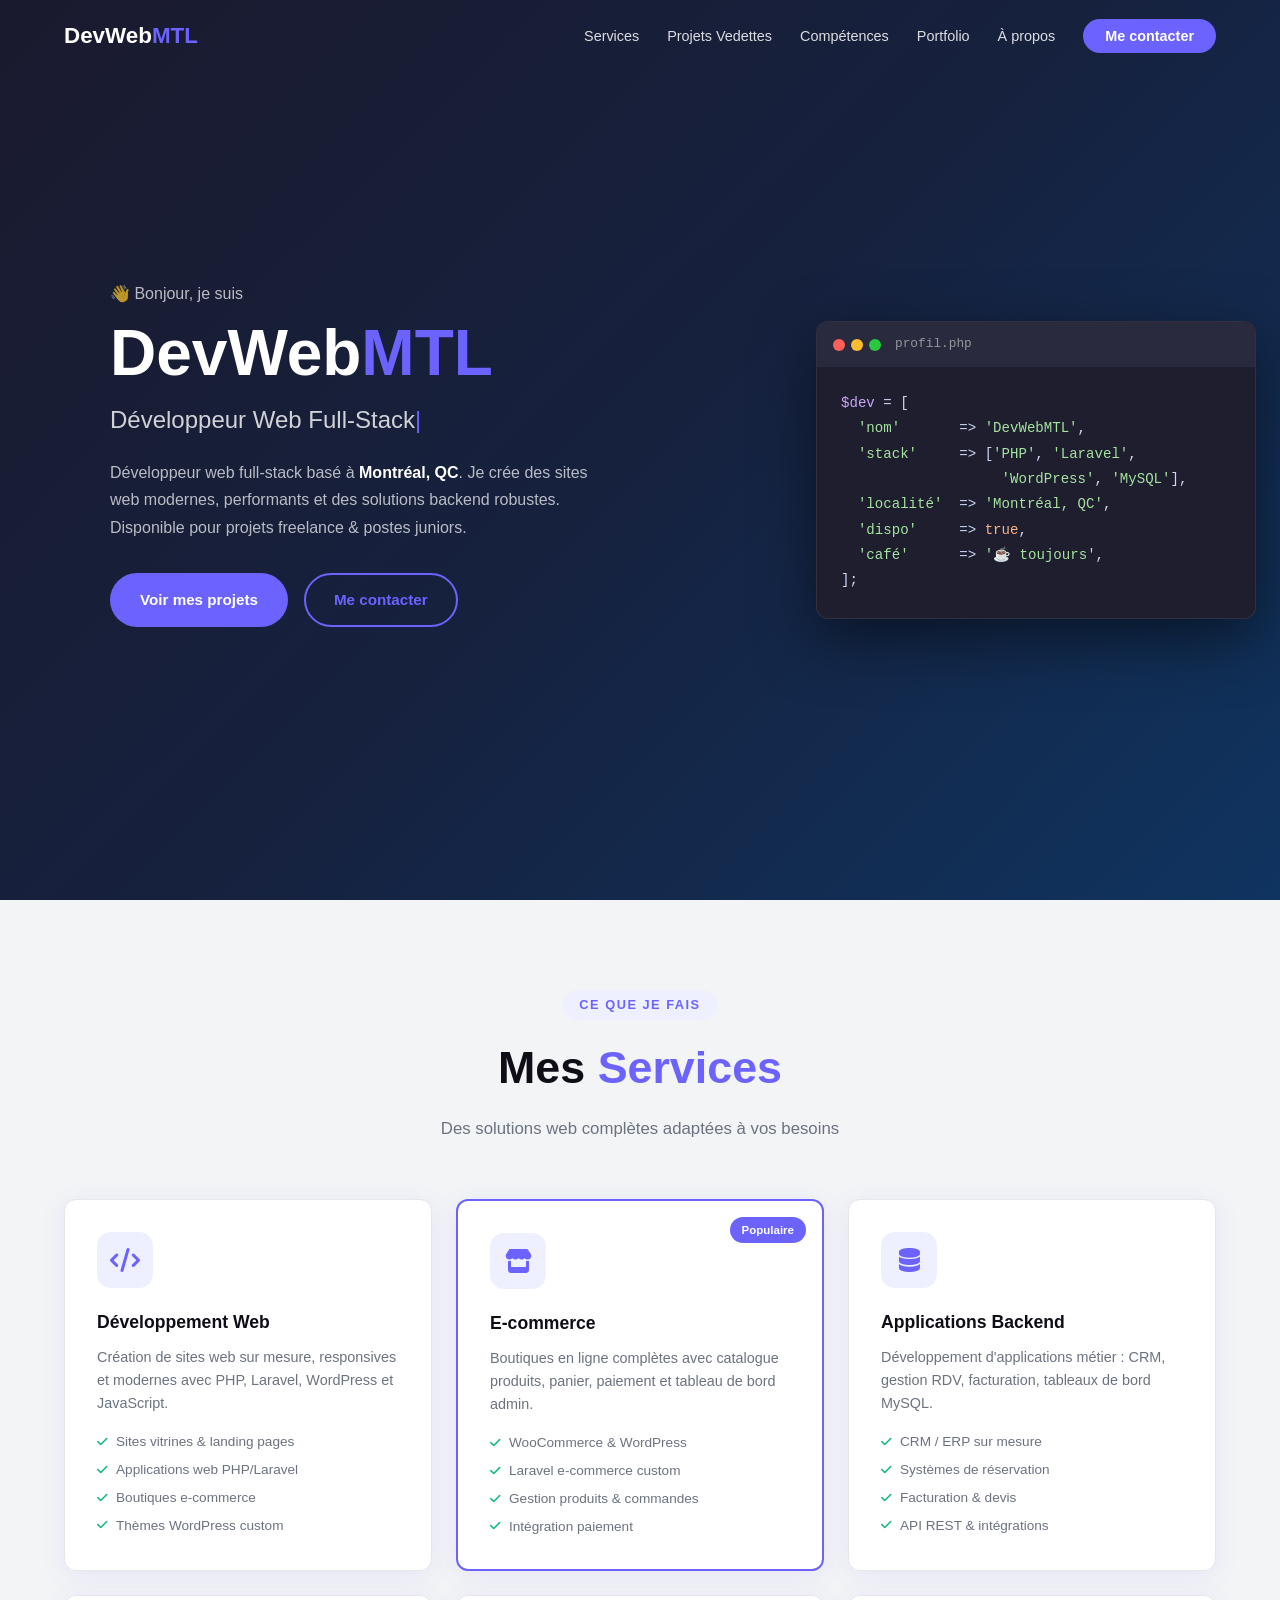
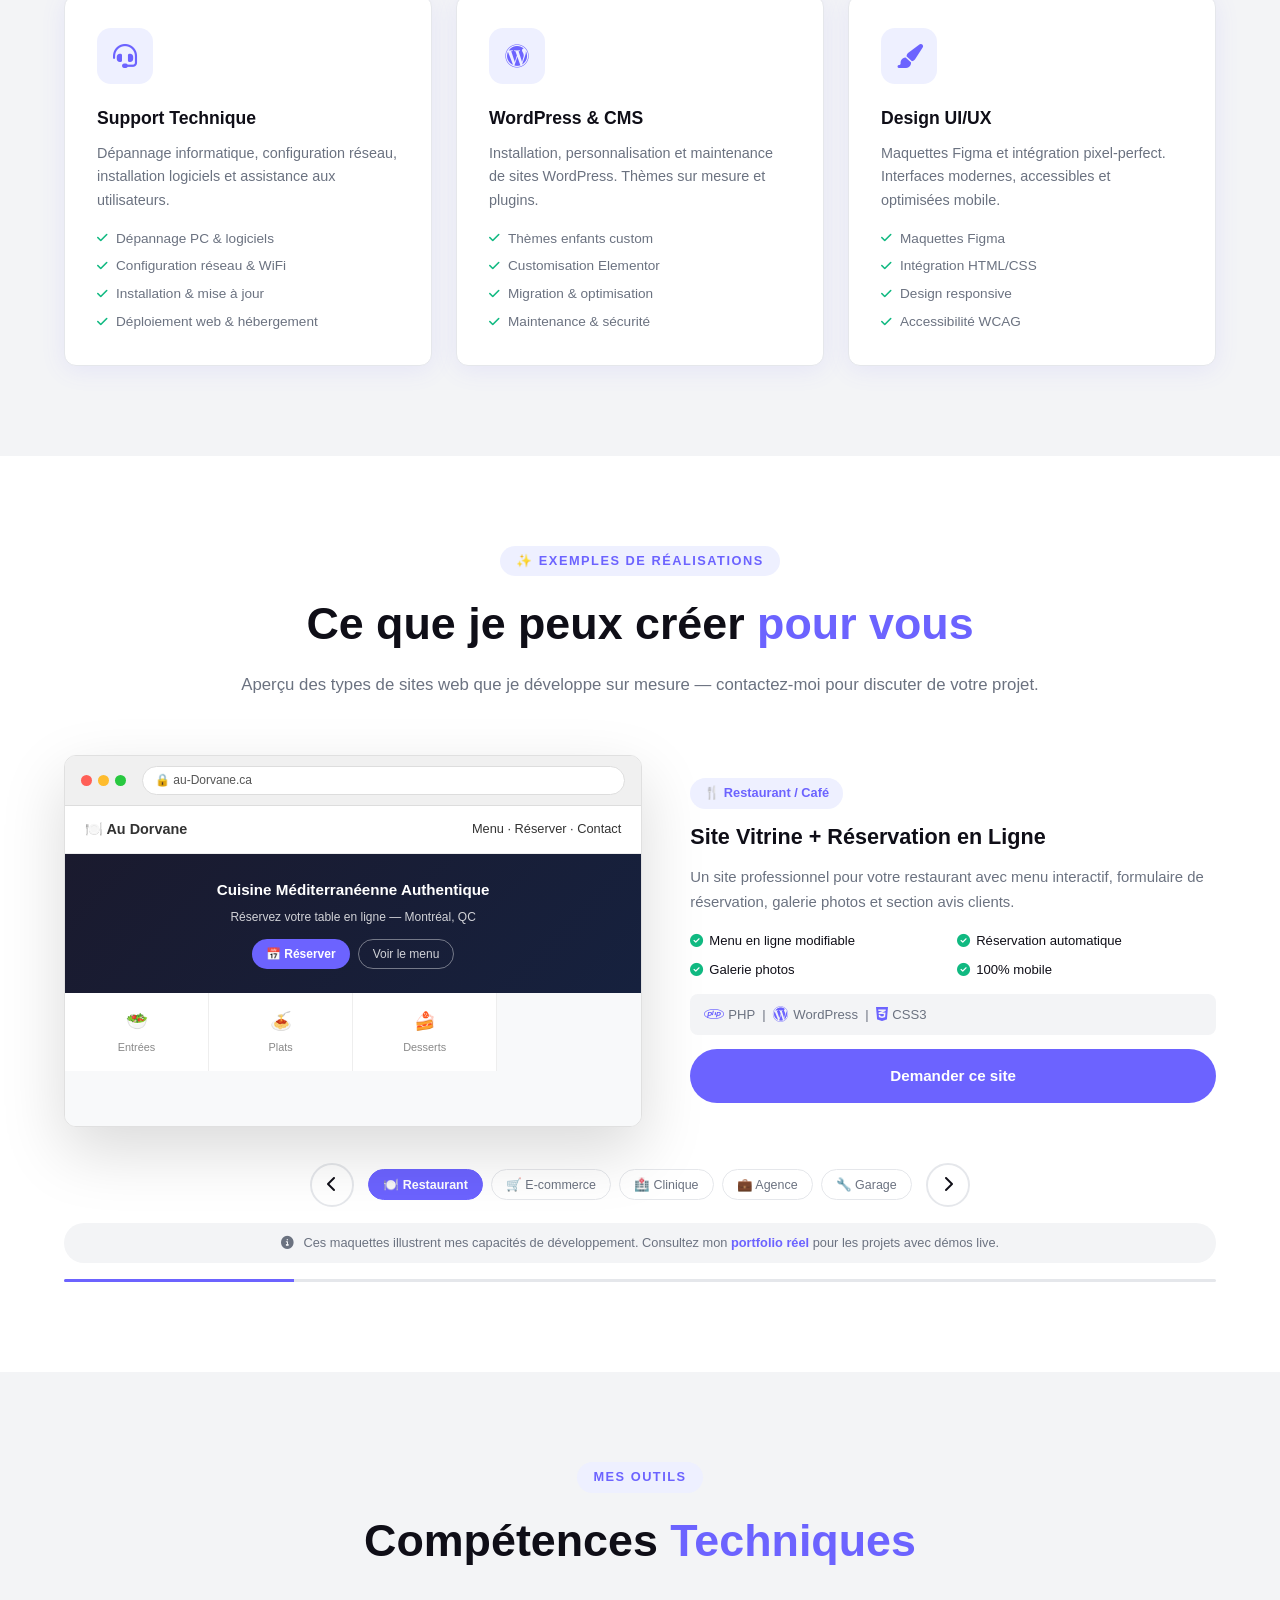
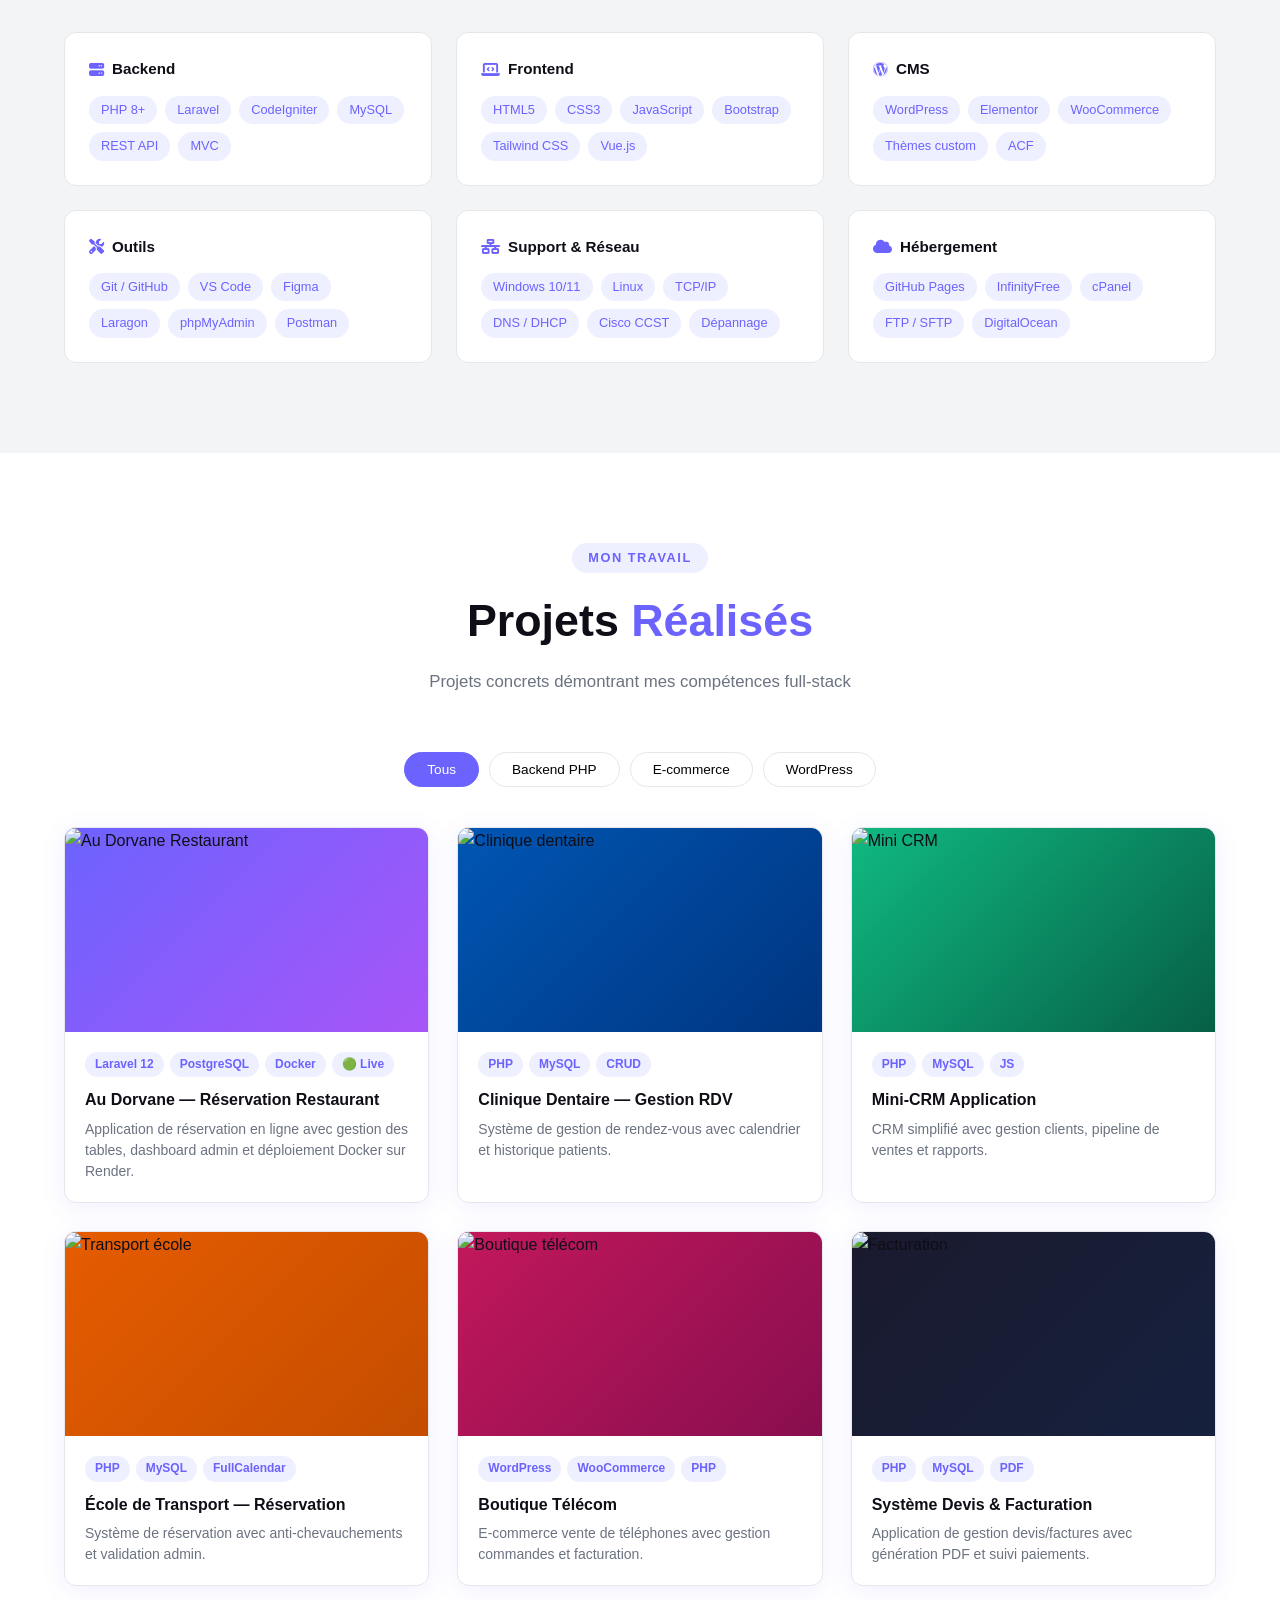
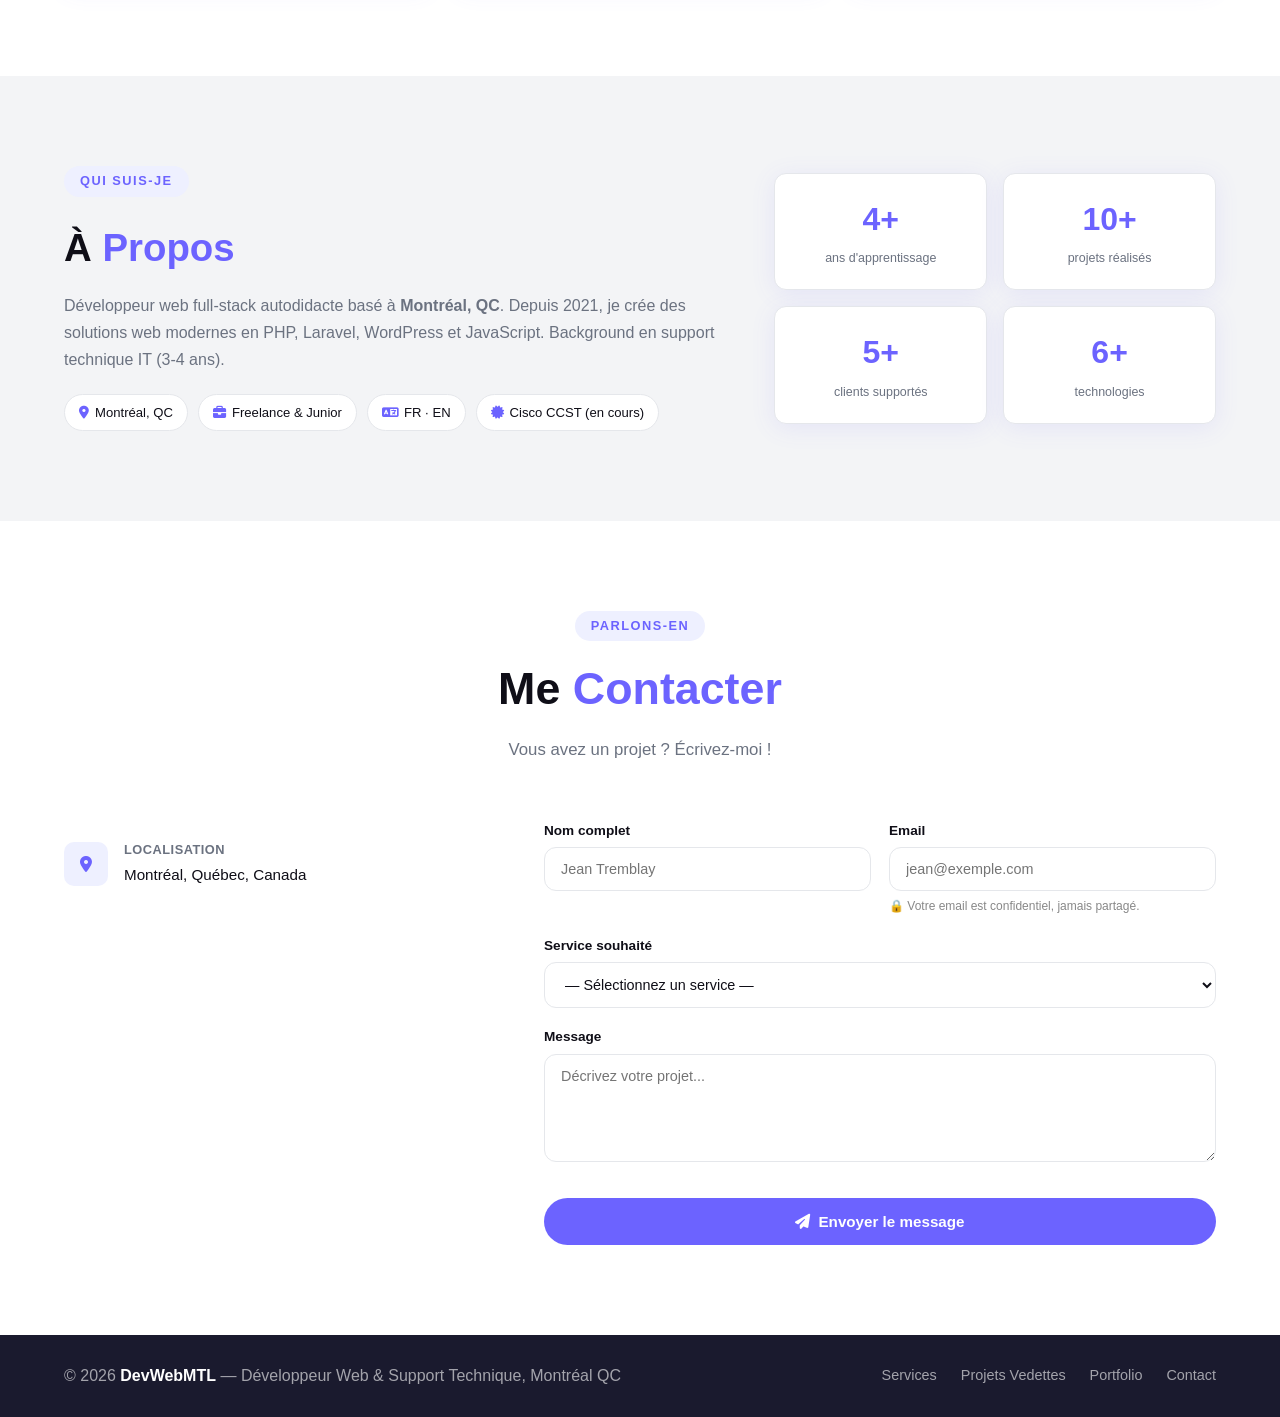
==== commit c22178f5: "Initial portfolio devwebmtl commit" ====
--- a/index.html
+++ b/index.html
@@ -454,20 +454,25 @@
       </div>
       <div class="projects-grid" id="projects-grid">
 
-        <div class="project-card" data-category="ecommerce backend">
-          <div class="project-img-wrap">
-            <img src="img/projet-boutique-fleurs.jpg" alt="Boutique fleurs" loading="lazy" onerror="this.parentElement.style.background='linear-gradient(135deg,#6C63FF,#5A52E0)'" />
-            <div class="project-overlay">
-              <a href="#" class="btn-demo" target="_blank"><i class="fas fa-external-link-alt"></i> Démo</a>
-              <a href="#" class="btn-demo" target="_blank"><i class="fab fa-github"></i> Code</a>
-            </div>
-          </div>
-          <div class="project-info">
-            <div class="project-tags"><span>Laravel</span><span>MySQL</span><span>Bootstrap</span></div>
-            <h3>Boutique Fleurs en Ligne</h3>
-            <p>E-commerce complet avec catalogue, panier, commandes et dashboard admin.</p>
-          </div>
-        </div>
+        <div class="project-card" data-category="backend ecommerce">
+        <div class="project-img-wrap">
+          <img src="img/projet-au-dorvane.jpg" alt="Au Dorvane Restaurant" loading="lazy" onerror="this.parentElement.style.background='linear-gradient(135deg,#6C63FF,#a855f7)'" />
+          <div class="project-overlay">
+            <a href="https://au-dorvane.onrender.com/" class="btn-demo" target="_blank"><i class="fas fa-external-link-alt"></i> Démo Live</a>
+            <a href="https://github.com/devwebmtl/au-dorvane" class="btn-demo" target="_blank"><i class="fab fa-github"></i> Code</a>
+          </div>
+        </div>
+        <div class="project-info">
+          <div class="project-tags">
+            <span>Laravel 12</span>
+            <span>PostgreSQL</span>
+            <span>Docker</span>
+            <span class="tag-live">🟢 Live</span>
+          </div>
+          <h3>Au Dorvane — Réservation Restaurant</h3>
+          <p>Application de réservation en ligne avec gestion des tables, dashboard admin et déploiement Docker sur Render.</p>
+        </div>
+		</div>
 
         <div class="project-card" data-category="backend">
           <div class="project-img-wrap">
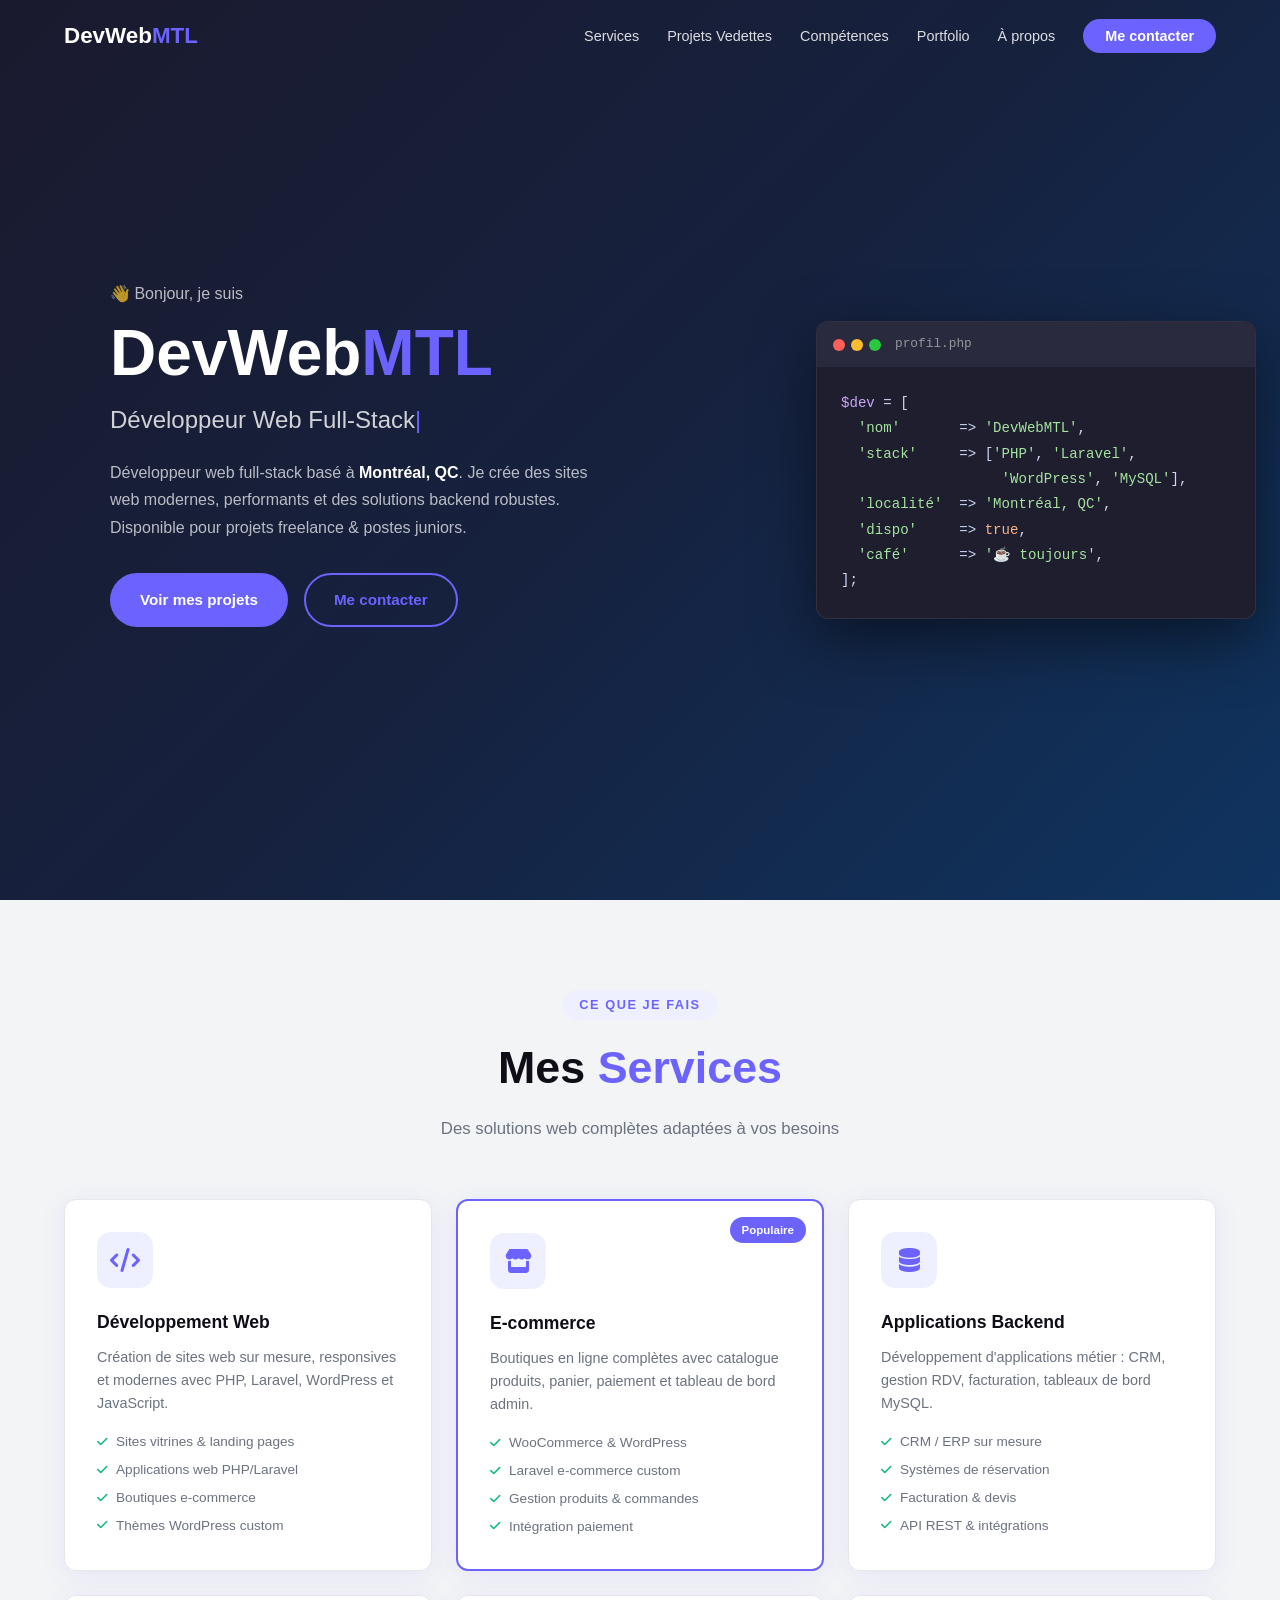
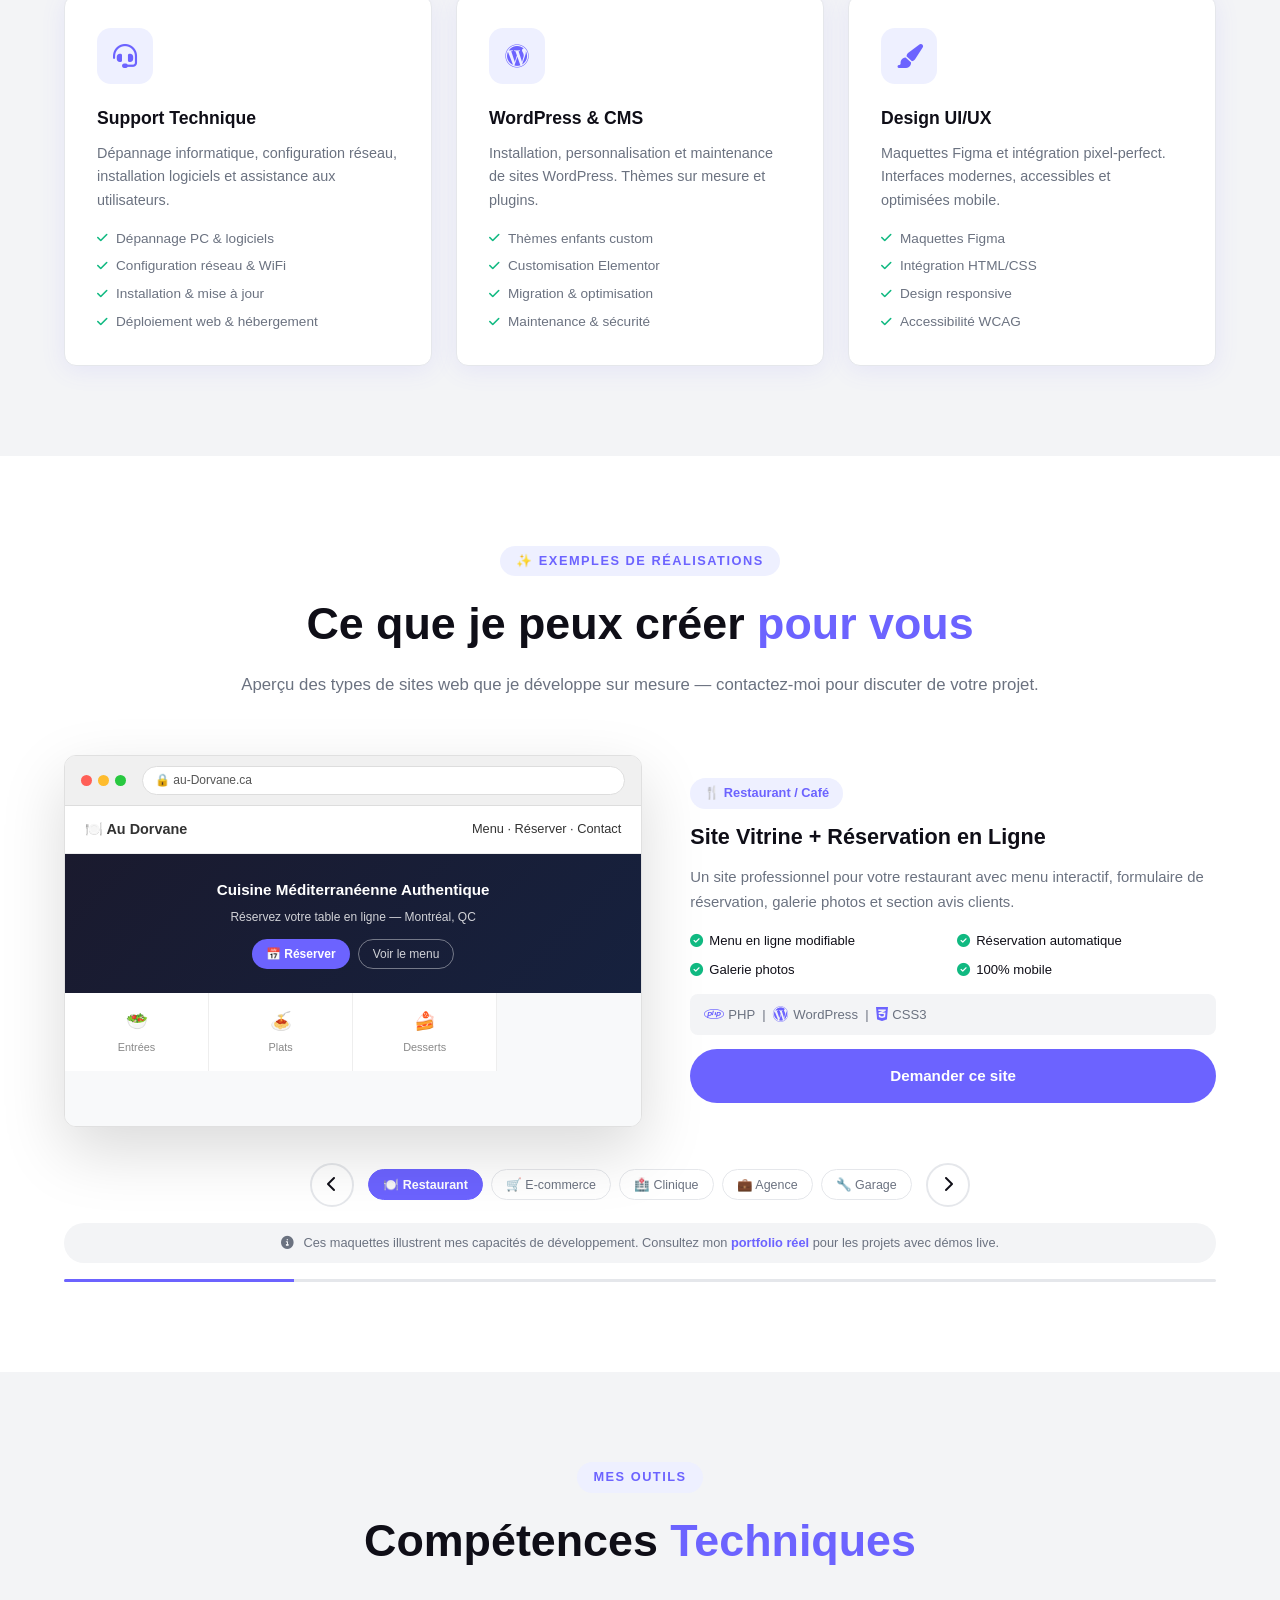
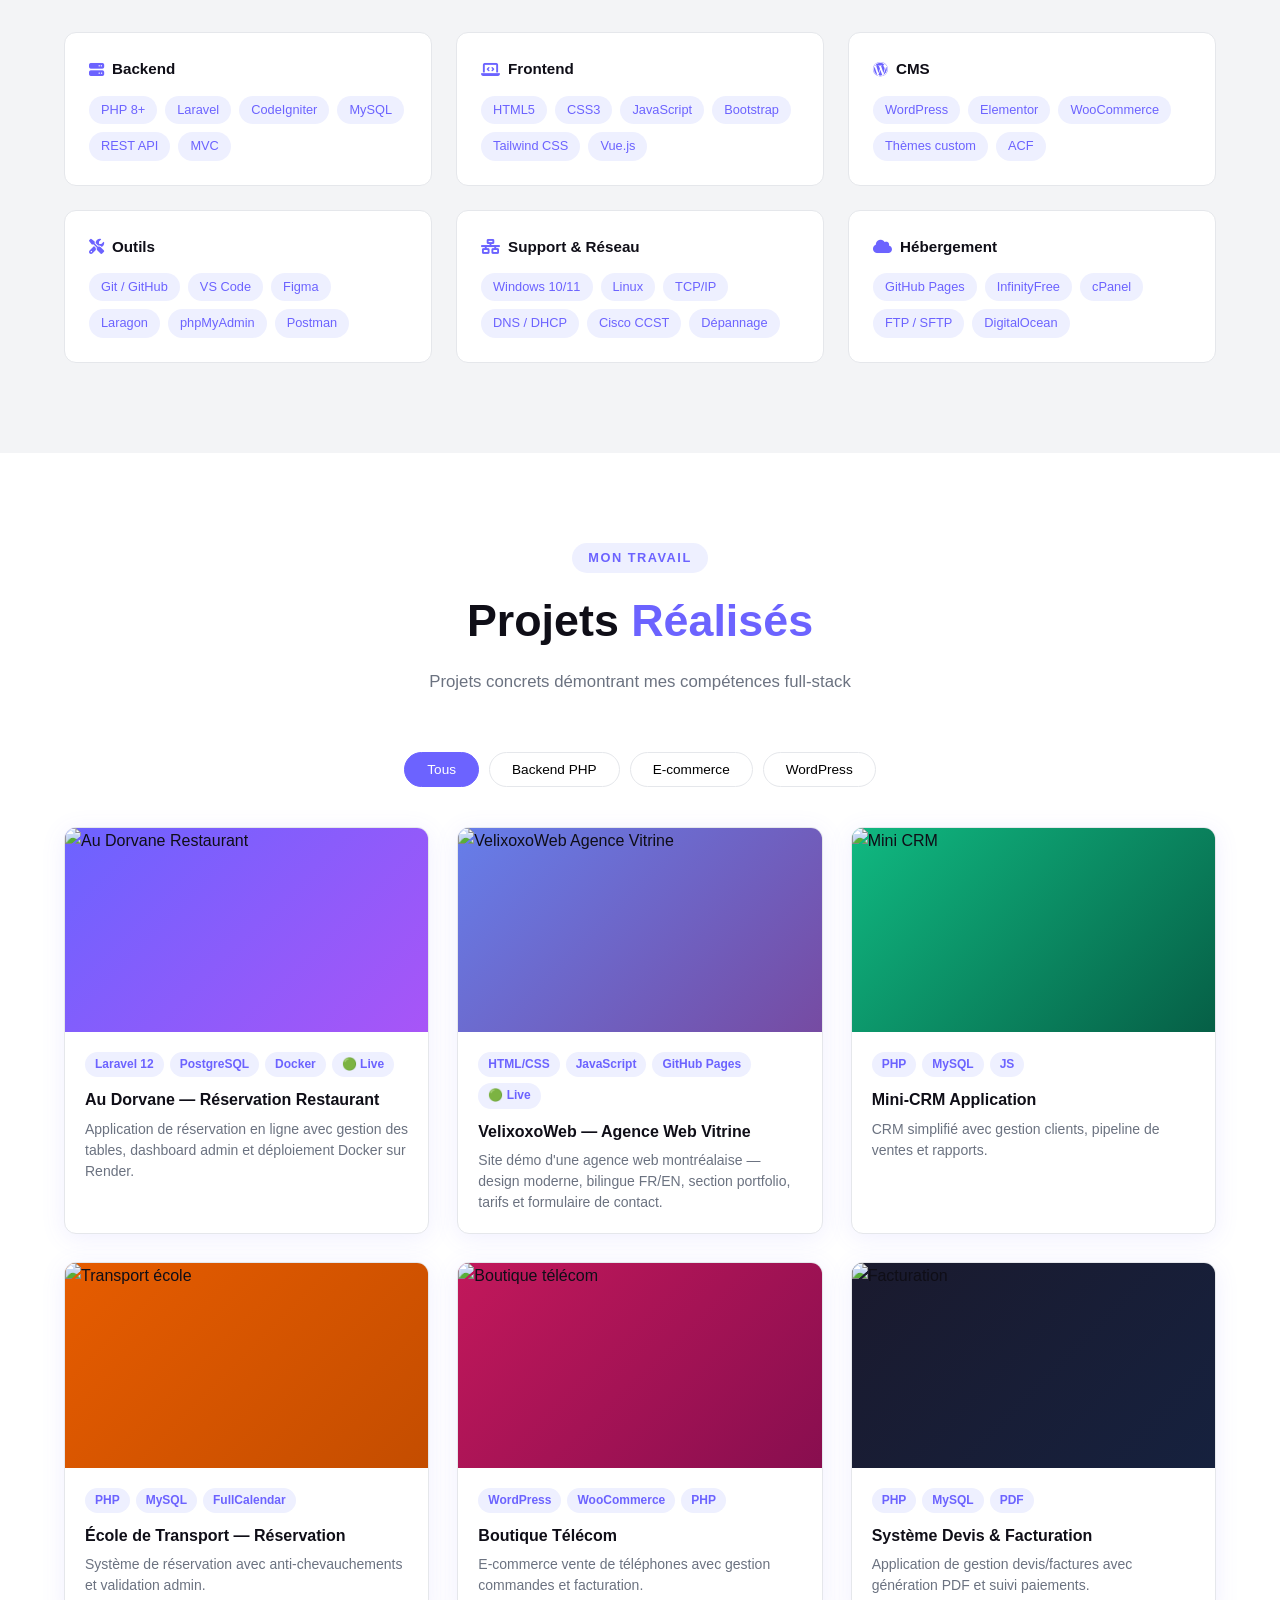
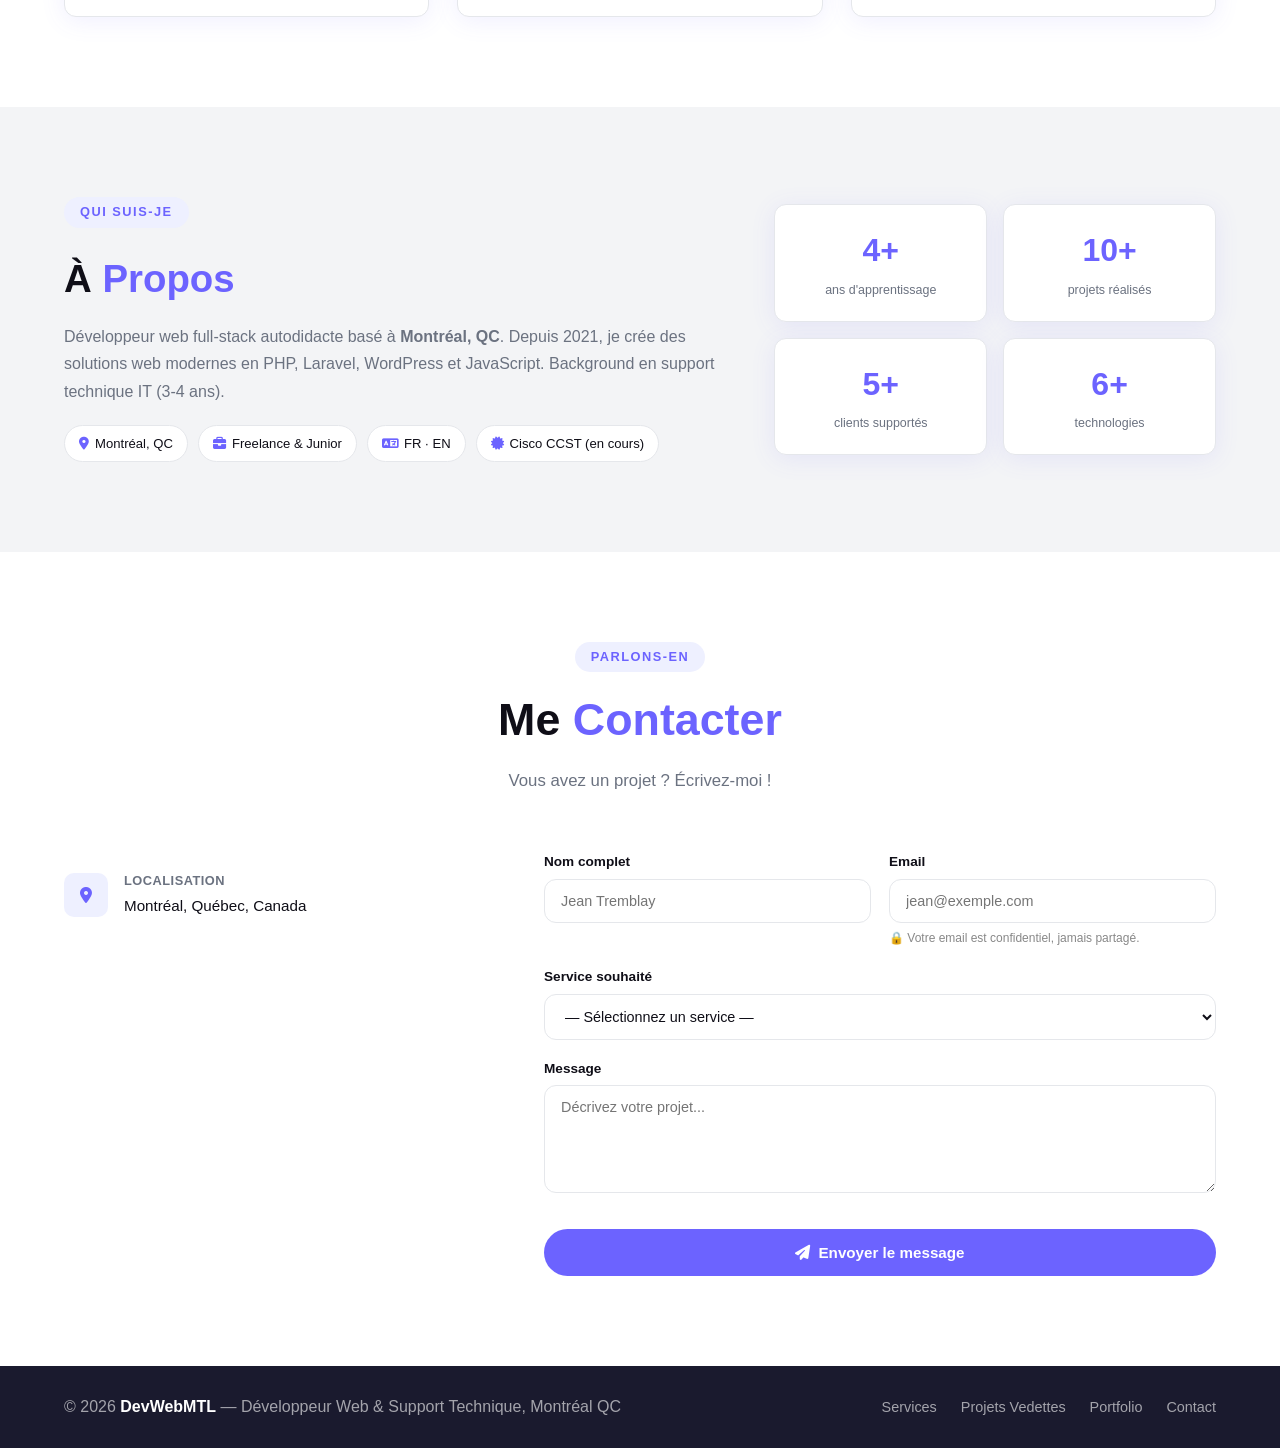
==== commit 7ee0a9ce: "Initial portfolio devwebmtl commit" ====
--- a/index.html
+++ b/index.html
@@ -474,20 +474,27 @@
         </div>
 		</div>
 
-        <div class="project-card" data-category="backend">
-          <div class="project-img-wrap">
-            <img src="img/projet-clinique.jpg" alt="Clinique dentaire" loading="lazy" onerror="this.parentElement.style.background='linear-gradient(135deg,#0056b3,#003580)'" />
-            <div class="project-overlay">
-              <a href="#" class="btn-demo" target="_blank"><i class="fas fa-external-link-alt"></i> Démo</a>
-              <a href="#" class="btn-demo" target="_blank"><i class="fab fa-github"></i> Code</a>
-            </div>
-          </div>
-          <div class="project-info">
-            <div class="project-tags"><span>PHP</span><span>MySQL</span><span>CRUD</span></div>
-            <h3>Clinique Dentaire — Gestion RDV</h3>
-            <p>Système de gestion de rendez-vous avec calendrier et historique patients.</p>
-          </div>
-        </div>
+        <div class="project-card" data-category="frontend vitrine">
+			  <div class="project-img-wrap">
+				<img src="img/projet-velixoxoweb.jpg" alt="VelixoxoWeb Agence Vitrine" loading="lazy" onerror="this.parentElement.style.background='linear-gradient(135deg,#667eea,#764ba2)'" />
+				<div class="project-overlay">
+				  <a href="https://devwebmtl.github.io/velixoxoweb/agence-vitrine" class="btn-demo" target="_blank"><i class="fas fa-external-link-alt"></i> Démo Live</a>
+				  <a href="https://github.com/devwebmtl/velixoxoweb/agence-vitrine" class="btn-demo" target="_blank"><i class="fab fa-github"></i> Code</a>
+				</div>
+			  </div>
+			  <div class="project-info">
+				<div class="project-tags">
+				  <span>HTML/CSS</span>
+				  <span>JavaScript</span>
+				  <span>GitHub Pages</span>
+				  <span class="tag-live">🟢 Live</span>
+				</div>
+				<h3>VelixoxoWeb — Agence Web Vitrine</h3>
+				<p>Site démo d'une agence web montréalaise — design moderne, bilingue FR/EN, section portfolio, tarifs et formulaire de contact.</p>
+			  </div>
+		</div>
+
+
 
         <div class="project-card" data-category="backend">
           <div class="project-img-wrap">
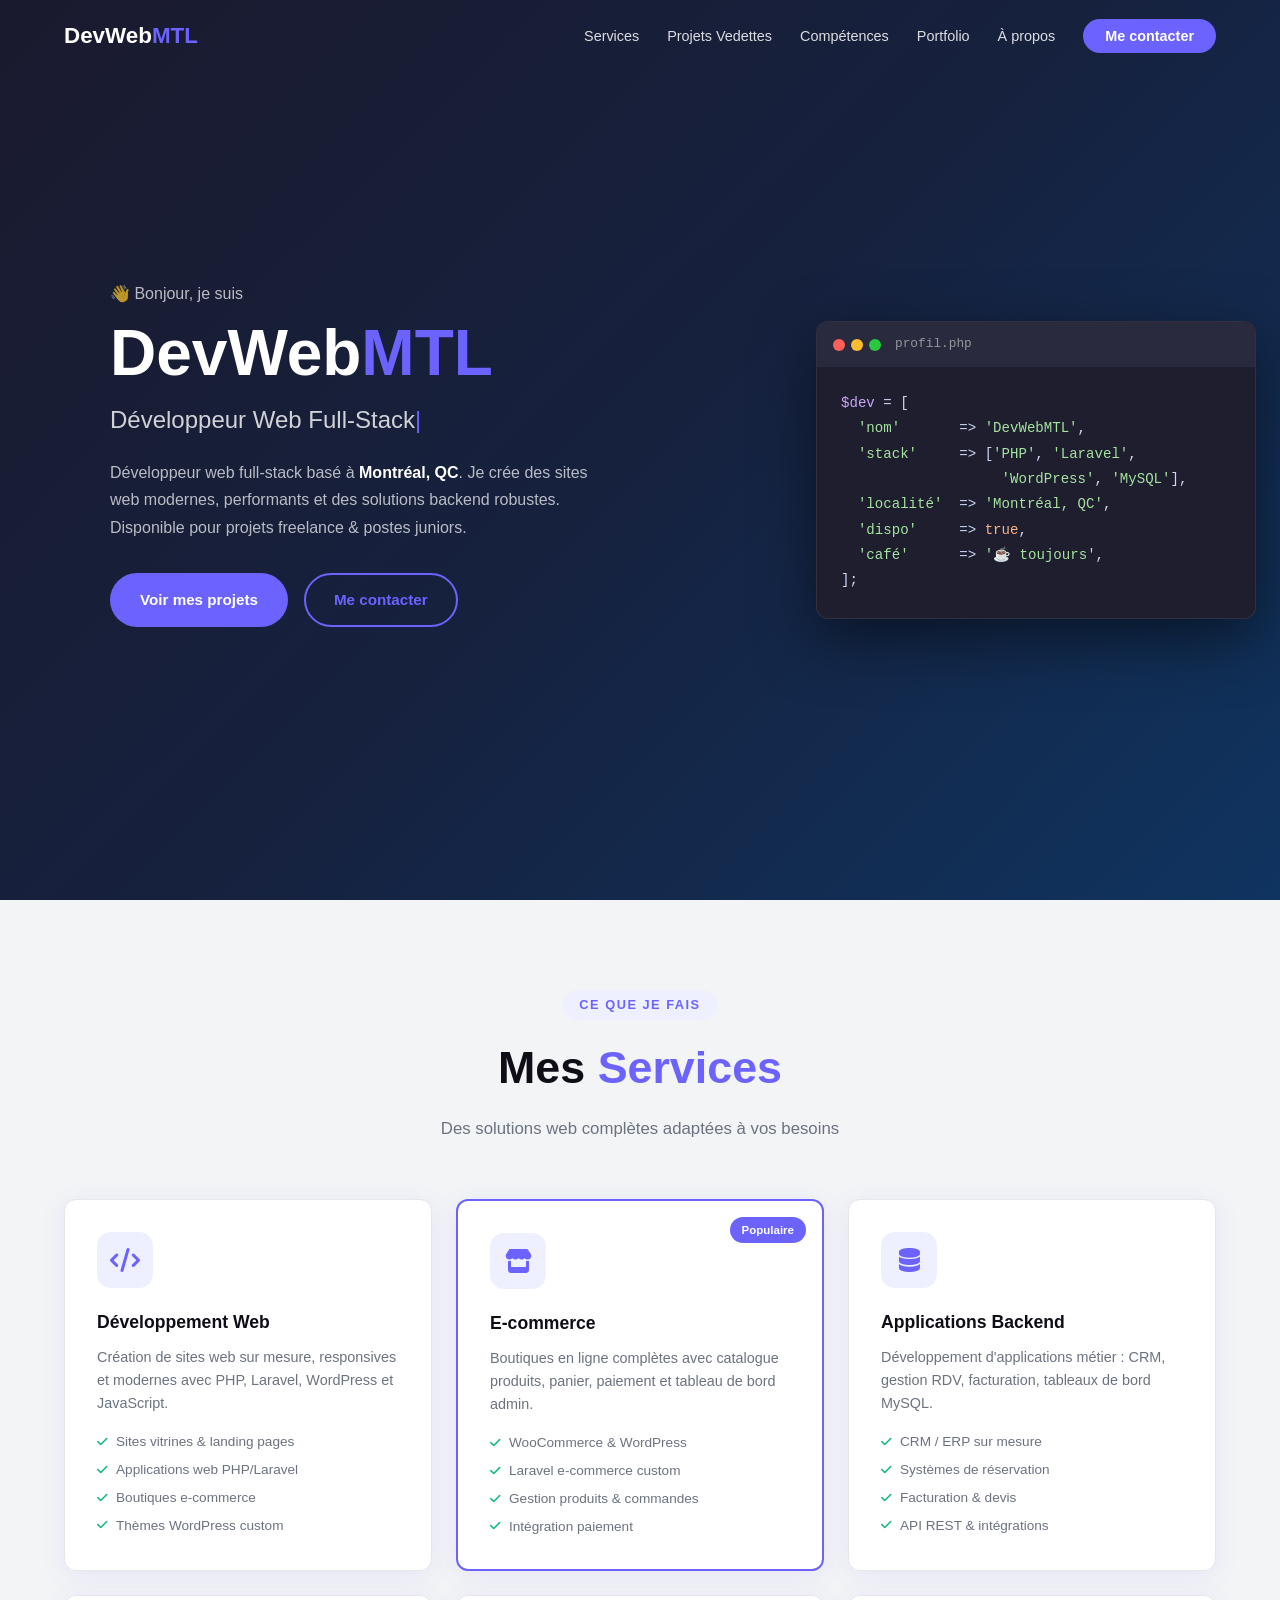
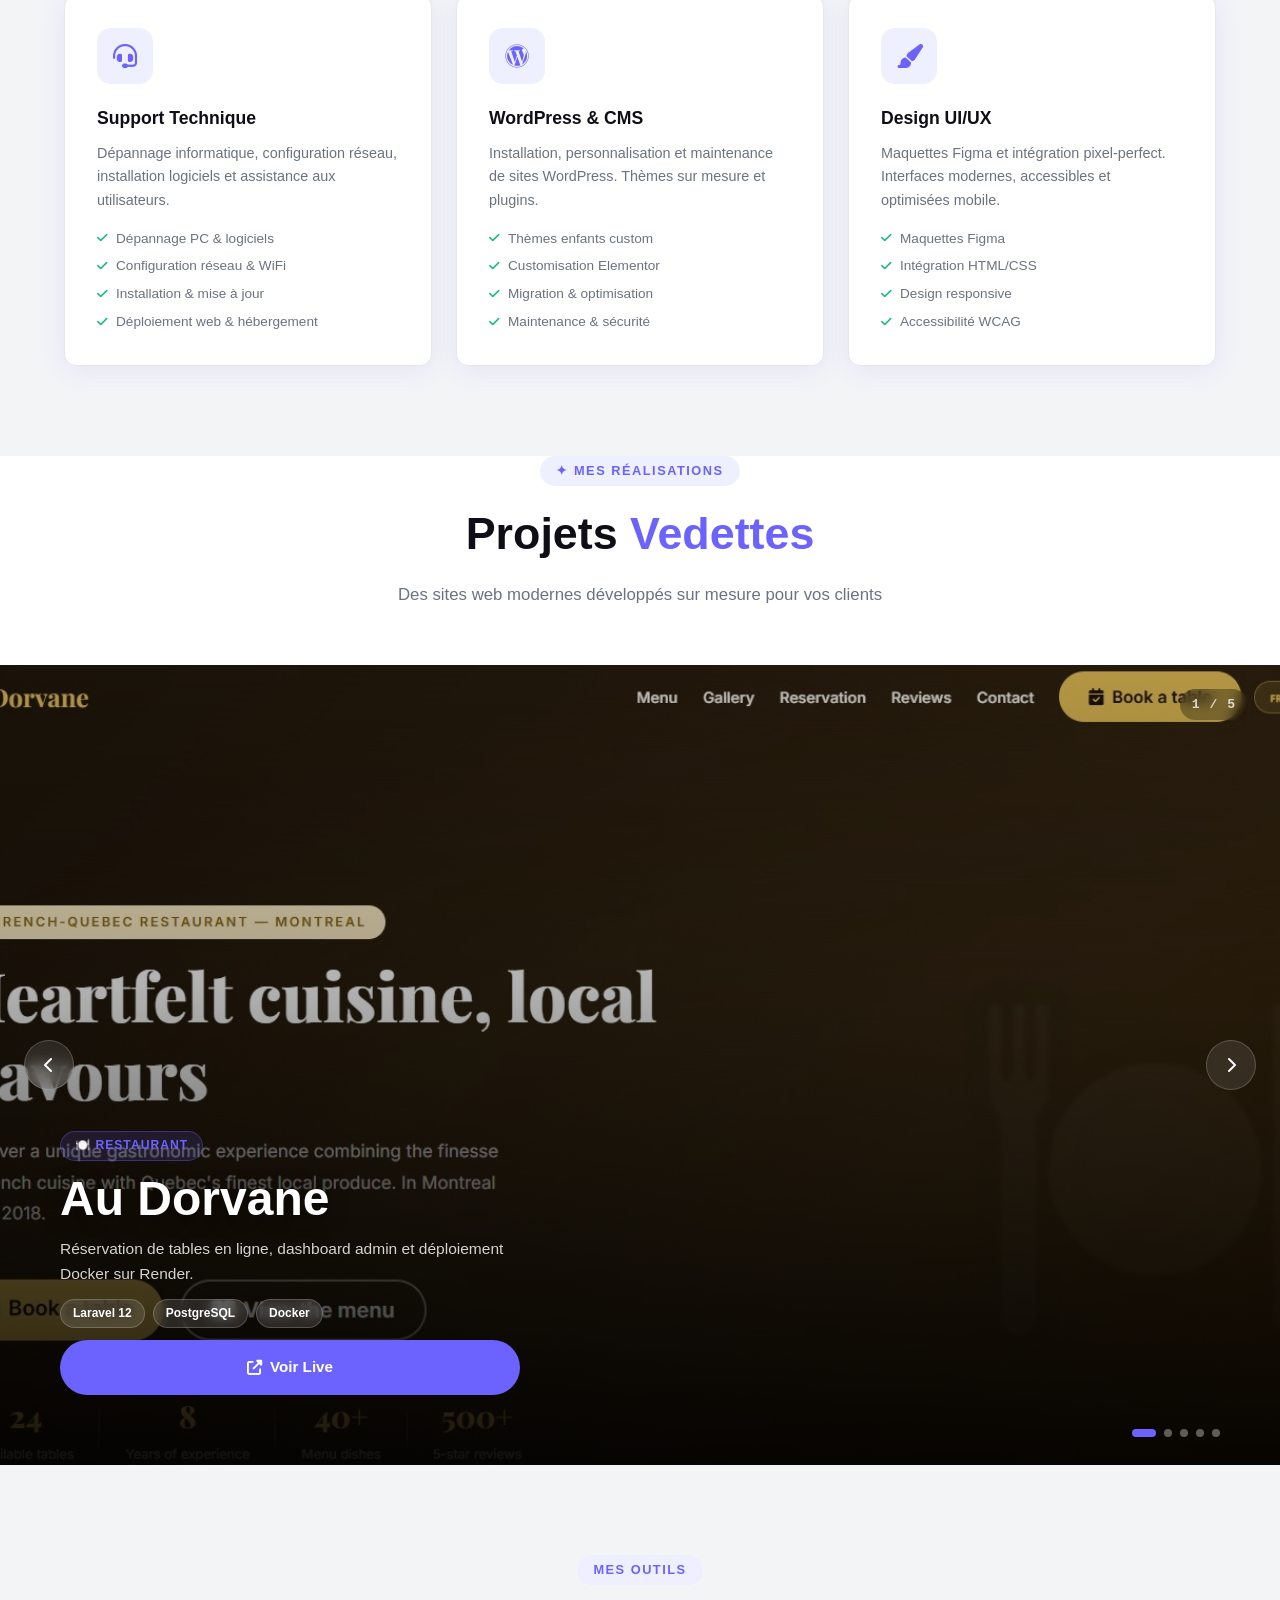
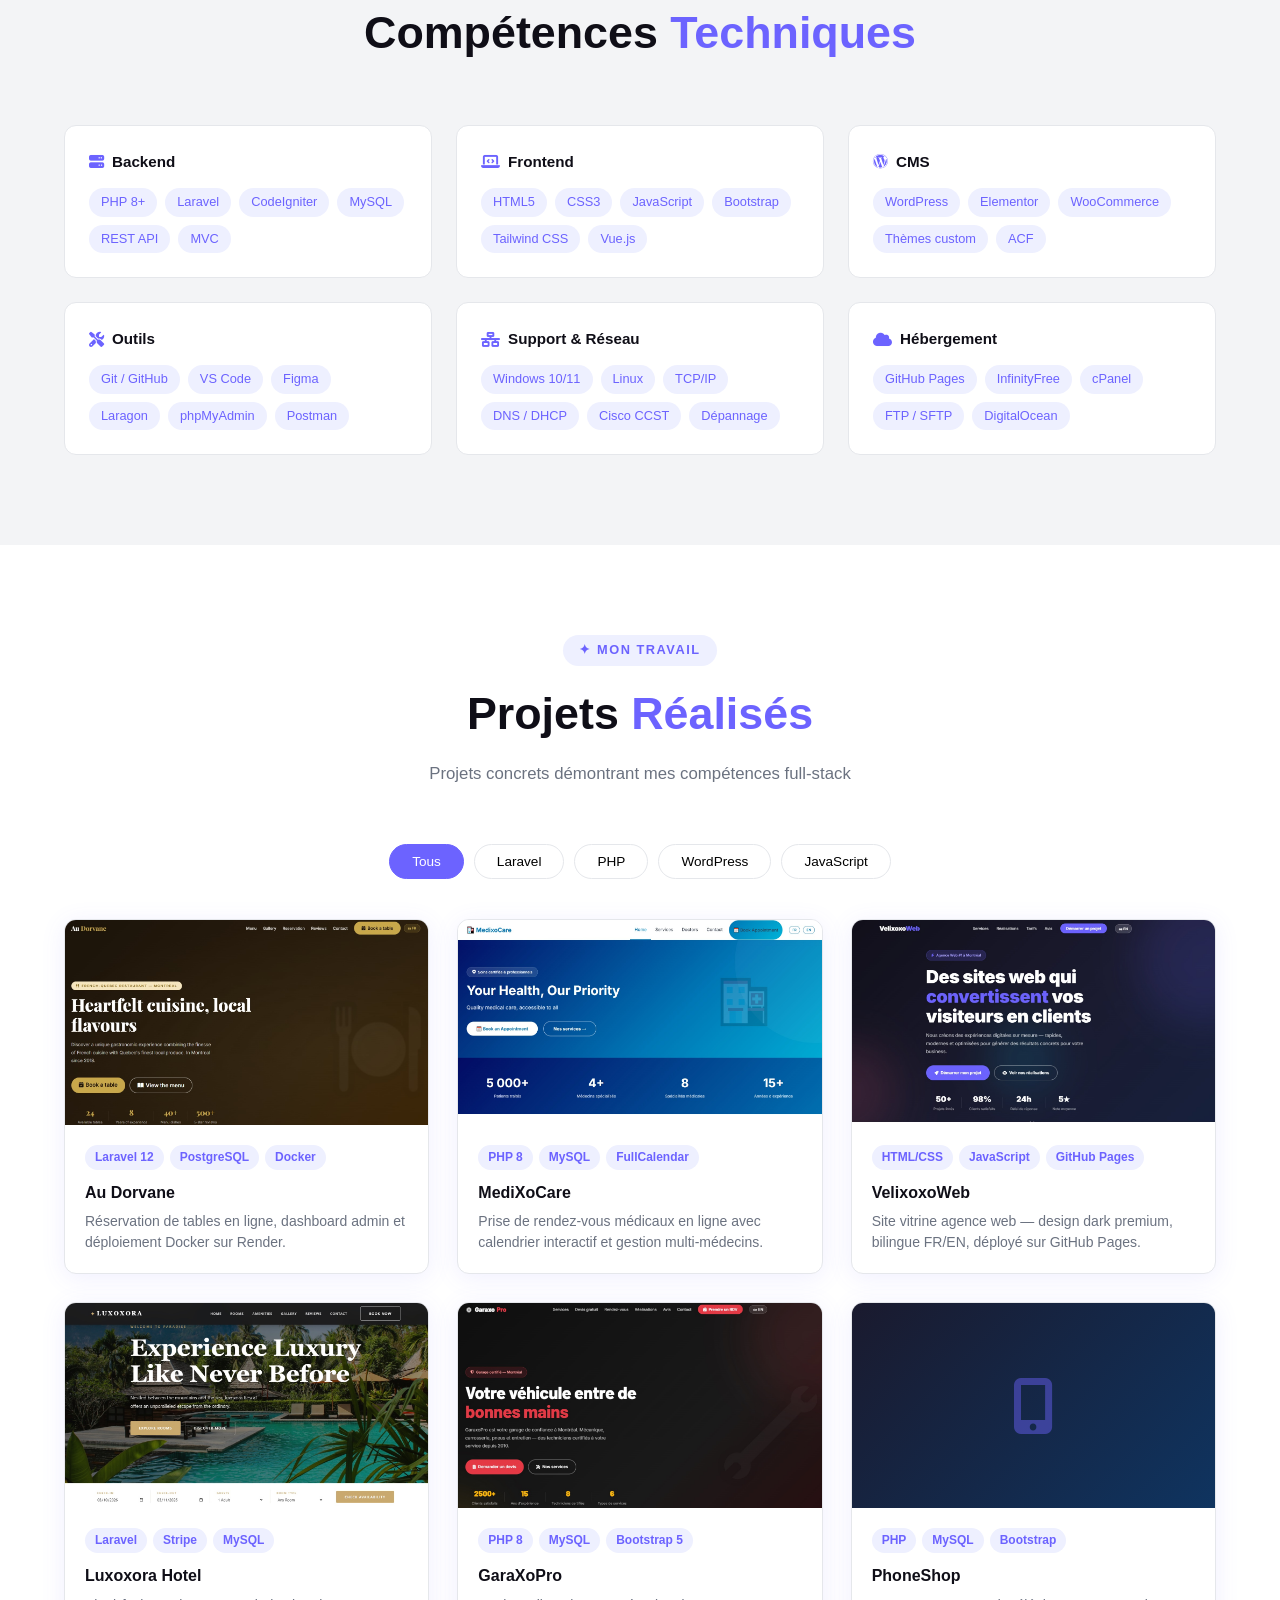
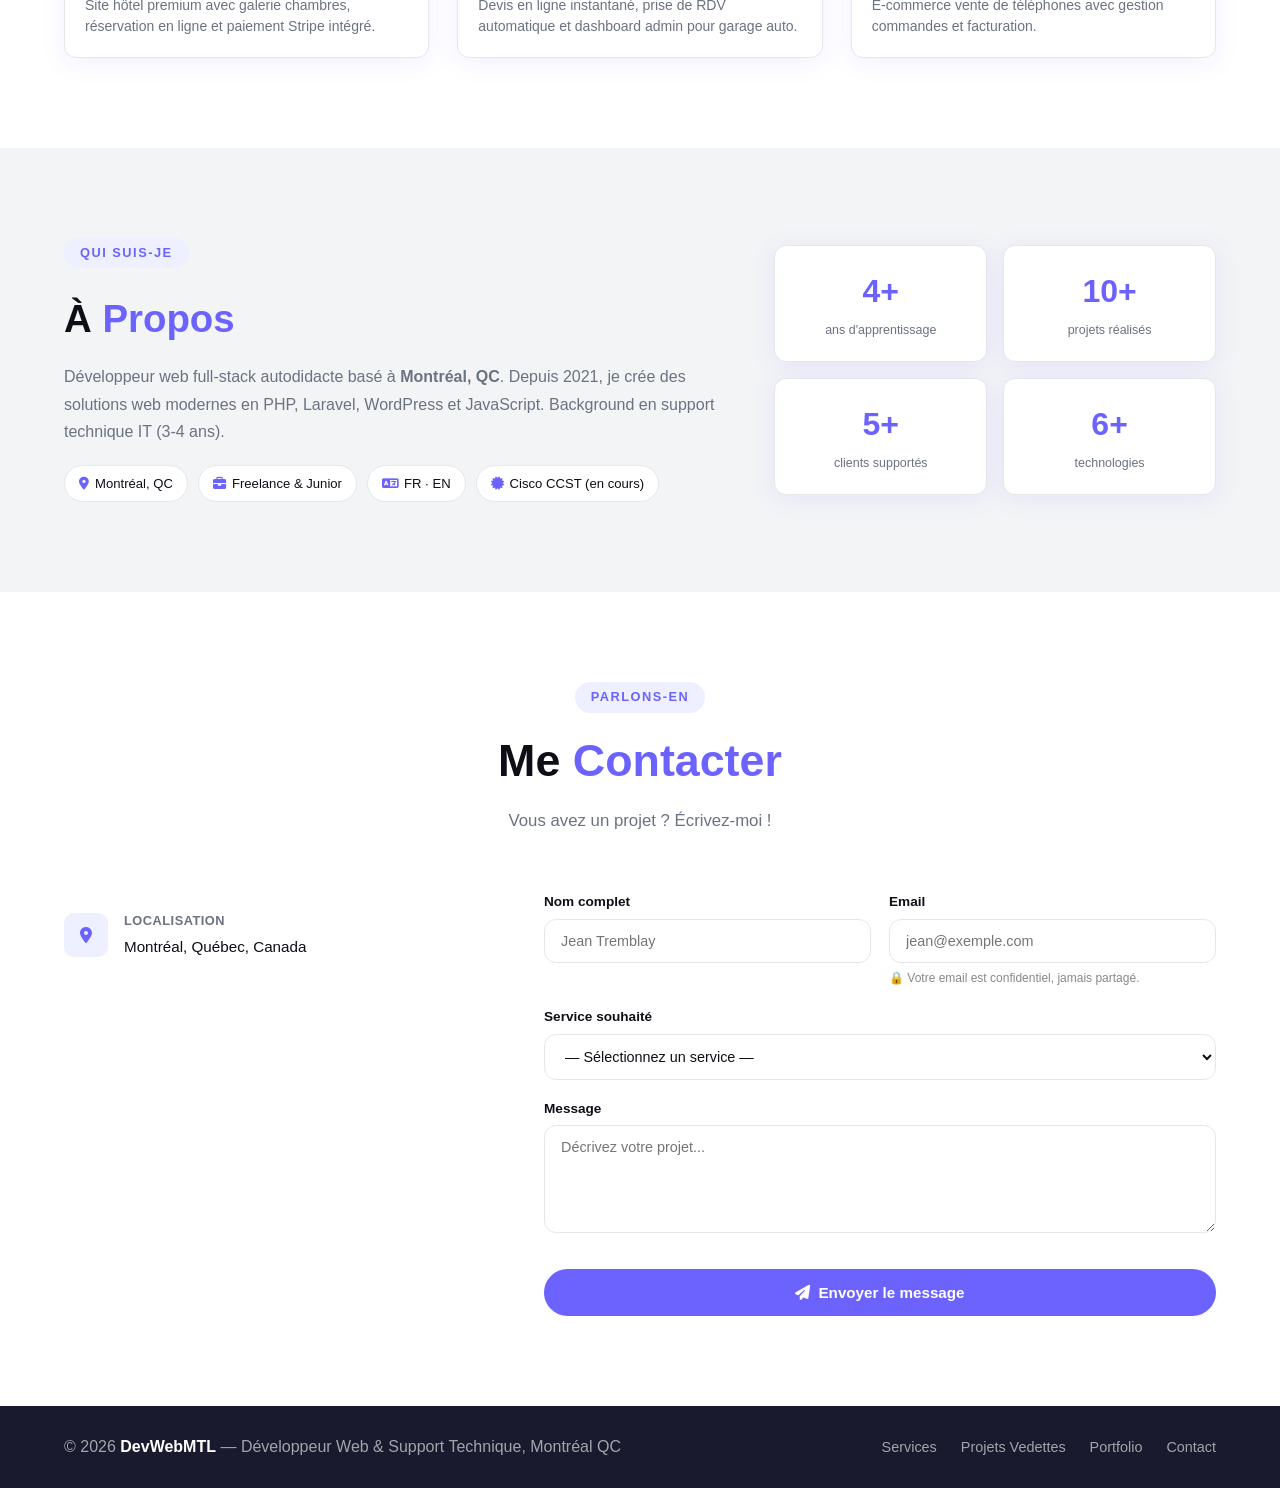
==== commit e3dd0fd8: "Initial garaxopro devwebmtl commit" ====
--- a/index.html
+++ b/index.html
@@ -172,235 +172,138 @@
     </div>
   </section>
 
+
+  <div class="section-header">
+      <span class="section-tag">✦ Mes Réalisations</span>
+      <h2>Projets <span>Vedettes</span></h2>
+      <p>Des sites web modernes développés sur mesure pour vos clients</p>
+  </div>
+
+
+  
   <!-- ===== FEATURED SLIDER ===== -->
   <section class="featured-slider" id="featured">
-    <div class="container">
-      <div class="section-header">
-        <span class="section-tag">✨ Exemples de Réalisations</span>
-        <h2>Ce que je peux créer <span>pour vous</span></h2>
-        <p>Aperçu des types de sites web que je développe sur mesure — 
-  contactez-moi pour discuter de votre projet.</p>
-      </div>
-
-      <div class="slider-wrapper">
-
-        <!-- SLIDE 1 — Restaurant -->
-        <div class="slide active" data-index="0">
-          <div class="slide-visual">
-            <div class="browser-mockup">
-              <div class="browser-bar">
-                <span class="b-dot"></span><span class="b-dot"></span><span class="b-dot"></span>
-                <span class="b-url">🔒 au-Dorvane.ca</span>
-              </div>
-              <div class="browser-screen">
-                <div class="mock-nav"><span class="logo-mock">🍽️ Au Dorvane</span><nav>Menu · Réserver · Contact</nav></div>
-                <div class="mock-hero-big">
-                  <h2>Cuisine Méditerranéenne Authentique</h2>
-                  <p>Réservez votre table en ligne — Montréal, QC</p>
-                  <div class="mock-btns"><button class="mock-btn-p">📅 Réserver</button><button class="mock-btn-o">Voir le menu</button></div>
-                </div>
-                <div class="mock-cards-row">
-                  <div class="mock-card">🥗<br><small>Entrées</small></div>
-                  <div class="mock-card">🍝<br><small>Plats</small></div>
-                  <div class="mock-card">🍰<br><small>Desserts</small></div>
-                </div>
-              </div>
-            </div>
-          </div>
-          <div class="slide-info">
-            <span class="slide-badge">🍴 Restaurant / Café</span>
-            <h3>Site Vitrine + Réservation en Ligne</h3>
-            <p>Un site professionnel pour votre restaurant avec menu interactif, formulaire de réservation, galerie photos et section avis clients.</p>
-            <div class="slide-features">
-              <span><i class="fas fa-check-circle"></i> Menu en ligne modifiable</span>
-              <span><i class="fas fa-check-circle"></i> Réservation automatique</span>
-              <span><i class="fas fa-check-circle"></i> Galerie photos</span>
-              <span><i class="fas fa-check-circle"></i> 100% mobile</span>
-            </div>
-            <div class="slide-tech"><i class="fab fa-php"></i> PHP &nbsp;|&nbsp; <i class="fab fa-wordpress"></i> WordPress &nbsp;|&nbsp; <i class="fab fa-css3-alt"></i> CSS3</div>
-            <a href="#contact" class="btn btn-primary">Demander ce site</a>
-          </div>
-        </div>
-
-        <!-- SLIDE 2 — E-commerce -->
-        <div class="slide" data-index="1">
-          <div class="slide-visual">
-            <div class="browser-mockup">
-              <div class="browser-bar">
-                <span class="b-dot"></span><span class="b-dot"></span><span class="b-dot"></span>
-                <span class="b-url">🔒 boutique-beaute-montreal.ca</span>
-              </div>
-              <div class="browser-screen" style="background:#fff5f8;">
-                <div class="mock-nav"><span class="logo-mock">💄 BelleShop</span><nav>Produits · Panier 🛒 · Mon compte</nav></div>
-                <div class="mock-hero-big" style="background:linear-gradient(135deg,#ff9a9e,#fecfef);">
-                  <h2 style="color:#4a0030;">Beauté & Soins Premium</h2>
-                  <p style="color:#6b0040;">Livraison gratuite dès 50$ — Montréal & Canada</p>
-                  <div class="mock-btns"><button class="mock-btn-p" style="background:#c2185b;">🛍️ Magasiner</button></div>
-                </div>
-                <div class="mock-cards-row">
-                  <div class="mock-card">💄<br><small>Rouge lèvres</small><strong style="color:#c2185b;font-size:0.75rem;">24,99$</strong></div>
-                  <div class="mock-card">🧴<br><small>Sérum visage</small><strong style="color:#c2185b;font-size:0.75rem;">49,99$</strong></div>
-                  <div class="mock-card">💅<br><small>Vernis gel</small><strong style="color:#c2185b;font-size:0.75rem;">18,99$</strong></div>
-                  <div class="mock-card">🌸<br><small>Parfum Rose</small><strong style="color:#c2185b;font-size:0.75rem;">89,99$</strong></div>
-                </div>
-              </div>
-            </div>
-          </div>
-          <div class="slide-info">
-            <span class="slide-badge">🛒 Boutique En Ligne</span>
-            <h3>E-commerce Complet avec Paiement</h3>
-            <p>Une boutique en ligne professionnelle avec catalogue produits, panier d'achats, paiement sécurisé et tableau de bord admin. Idéal pour vendre 24h/24.</p>
-            <div class="slide-features">
-              <span><i class="fas fa-check-circle"></i> Catalogue illimité</span>
-              <span><i class="fas fa-check-circle"></i> Paiement Stripe / PayPal</span>
-              <span><i class="fas fa-check-circle"></i> Dashboard admin</span>
-              <span><i class="fas fa-check-circle"></i> Gestion stock & commandes</span>
-            </div>
-            <div class="slide-tech"><i class="fab fa-laravel"></i> Laravel &nbsp;|&nbsp; <i class="fab fa-js"></i> JavaScript &nbsp;|&nbsp; <i class="fas fa-database"></i> MySQL</div>
-            <a href="#contact" class="btn btn-primary">À Venir Bientôt</a>
-          </div>
-        </div>
-
-        <!-- SLIDE 3 — Clinique -->
-        <div class="slide" data-index="2">
-          <div class="slide-visual">
-            <div class="browser-mockup">
-              <div class="browser-bar">
-                <span class="b-dot"></span><span class="b-dot"></span><span class="b-dot"></span>
-                <span class="b-url">🔒 MedixoCare.ca</span>
-              </div>
-              <div class="browser-screen" style="background:#f0f7ff;">
-                <div class="mock-nav"><span class="logo-mock">MediXoCare</span><nav>Services · RDV · Équipe</nav></div>
-                <div class="mock-hero-big" style="background:linear-gradient(135deg,#e3f0ff,#c9e3ff);">
-                  <h2 style="color:#003580;">Votre santé, notre priorité</h2>
-                  <p style="color:#005b9a;">Prenez rendez-vous en ligne — 24h/24</p>
-                  <div class="mock-btns"><button class="mock-btn-p" style="background:#0056b3;">📅 Prendre RDV</button></div>
-                </div>
-                <div class="mock-appts">
-                  <div class="mock-appt"><strong>Lun 10 mars</strong><span>10h00 — Dr. Martin</span><span class="badge-conf">Confirmé ✓</span></div>
-                  <div class="mock-appt"><strong>Mer 12 mars</strong><span>14h30 — Dr. Leclerc</span><span class="badge-pend">En attente</span></div>
-                  <div class="mock-appt"><strong>Ven 14 mars</strong><span>09h00 — Dr. Martin</span><span class="badge-conf">Confirmé ✓</span></div>
-                </div>
-              </div>
-            </div>
-          </div>
-          <div class="slide-info">
-            <span class="slide-badge">🏥 Clinique / Cabinet</span>
-            <h3>Système de Prise de RDV en Ligne</h3>
-            <p>Site professionnel pour cliniques, dentistes, psychologues. Prise de rendez-vous automatisée, rappels par email, historique patients et gestion admin.</p>
-            <div class="slide-features">
-              <span><i class="fas fa-check-circle"></i> Réservation en ligne 24/7</span>
-              <span><i class="fas fa-check-circle"></i> Rappels automatiques</span>
-              <span><i class="fas fa-check-circle"></i> Gestion du calendrier</span>
-              <span><i class="fas fa-check-circle"></i> Fiche patient sécurisée</span>
-            </div>
-            <div class="slide-tech"><i class="fab fa-php"></i> PHP &nbsp;|&nbsp; <i class="fas fa-database"></i> MySQL &nbsp;|&nbsp; <i class="fab fa-js"></i> FullCalendar.js</div>
-            <a href="#contact" class="btn btn-primary">Demander ce site</a>
-          </div>
-        </div>
-
-        <!-- SLIDE 4 — Agence -->
-        <div class="slide" data-index="3">
-          <div class="slide-visual">
-            <div class="browser-mockup">
-              <div class="browser-bar">
-                <span class="b-dot"></span><span class="b-dot"></span><span class="b-dot"></span>
-                <span class="b-url">🔒 velixoxoweb.ca</span>
-              </div>
-              <div class="browser-screen" style="background:#0f0e17;">
-                <div class="mock-nav" style="background:#1a1a2e;color:#fff;border-bottom:1px solid #333;"><span class="logo-mock" style="color:#6C63FF;">⚡ VeliXoXoWeb</span><nav style="color:rgba(255,255,255,0.7);">Services · Réalisations · Tarifs</nav></div>
-                <div class="mock-hero-big" style="background:linear-gradient(135deg,#0f0e17,#1a1a2e);">
-                  <h2 style="color:#fff;">Sites web qui convertissent</h2>
-                  <p style="color:rgba(255,255,255,0.7);">Développement web sur mesure — Montréal & Remote</p>
-                  <div class="mock-btns"><button class="mock-btn-p">🚀 Démarrer un projet</button></div>
-                </div>
-                <div class="mock-cards-row" style="background:#1a1a2e;">
-                  <div class="mock-card" style="background:#1a1a2e;color:#fff;border-right:1px solid #333;">50+<br><small style="color:rgba(255,255,255,0.5);">Projets</small></div>
-                  <div class="mock-card" style="background:#1a1a2e;color:#fff;border-right:1px solid #333;">98%<br><small style="color:rgba(255,255,255,0.5);">Satisfaction</small></div>
-                  <div class="mock-card" style="background:#1a1a2e;color:#fff;border-right:1px solid #333;">24h<br><small style="color:rgba(255,255,255,0.5);">Réponse</small></div>
-                  <div class="mock-card" style="background:#1a1a2e;color:#6C63FF;">5★<br><small style="color:rgba(255,255,255,0.5);">Évaluation</small></div>
-                </div>
-              </div>
-            </div>
-          </div>
-          <div class="slide-info">
-            <span class="slide-badge">💼 Agence / Portfolio Pro</span>
-            <h3>Site Vitrine pour Professionnels & PME</h3>
-            <p>Site web moderne et percutant pour une agence, un freelance ou une PME. Design premium, optimisé SEO, section réalisations et formulaire de contact.</p>
-            <div class="slide-features">
-              <span><i class="fas fa-check-circle"></i> Design sur mesure Figma</span>
-              <span><i class="fas fa-check-circle"></i> SEO optimisé Google</span>
-              <span><i class="fas fa-check-circle"></i> Analytics intégré</span>
-              <span><i class="fas fa-check-circle"></i> Vitesse optimale</span>
-            </div>
-            <div class="slide-tech"><i class="fab fa-html5"></i> HTML5 &nbsp;|&nbsp; <i class="fab fa-js"></i> JS &nbsp;|&nbsp; <i class="fab fa-figma"></i> Figma</div>
-            <a href="#contact" class="btn btn-primary">Demander ce site</a>
-          </div>
-        </div>
-
-        <!-- SLIDE 5 — Garage -->
-        <div class="slide" data-index="4">
-          <div class="slide-visual">
-            <div class="browser-mockup">
-              <div class="browser-bar">
-                <span class="b-dot"></span><span class="b-dot"></span><span class="b-dot"></span>
-                <span class="b-url">🔒 garaxopro.ca</span>
-              </div>
-              <div class="browser-screen" style="background:#1b2838;">
-                <div class="mock-nav" style="background:#2a475e;color:#fff;border-bottom:1px solid #3d6a8a;"><span class="logo-mock" style="color:#e65c00;">🔧 GaraXoPro</span><nav style="color:rgba(255,255,255,0.7);">Services · Devis · RDV</nav></div>
-                <div class="mock-hero-big" style="background:linear-gradient(135deg,#1b2838,#2a475e);">
-                  <h2 style="color:#fff;">Entretien & Réparation Auto</h2>
-                  <p style="color:rgba(255,255,255,0.75);">Devis gratuit en ligne — Résultat en 2h</p>
-                  <div class="mock-btns"><button class="mock-btn-p" style="background:#e65c00;">🔧 Obtenir un devis</button></div>
-                </div>
-                <div class="mock-cards-row" style="background:#2a475e;">
-                  <div class="mock-card" style="background:#2a475e;color:#fff;border-right:1px solid #3d6a8a;">🛢️<br><small style="color:rgba(255,255,255,0.6);">Vidange</small><strong style="color:#e65c00;font-size:0.75rem;">79$</strong></div>
-                  <div class="mock-card" style="background:#2a475e;color:#fff;border-right:1px solid #3d6a8a;">🔋<br><small style="color:rgba(255,255,255,0.6);">Batterie</small><strong style="color:#e65c00;font-size:0.75rem;">129$</strong></div>
-                  <div class="mock-card" style="background:#2a475e;color:#fff;border-right:1px solid #3d6a8a;">🛞<br><small style="color:rgba(255,255,255,0.6);">Pneus</small><strong style="color:#e65c00;font-size:0.75rem;">Devis</strong></div>
-                  <div class="mock-card" style="background:#2a475e;color:#fff;">🔍<br><small style="color:rgba(255,255,255,0.6);">Inspection</small><strong style="color:#e65c00;font-size:0.75rem;">99$</strong></div>
-                </div>
-              </div>
-            </div>
-          </div>
-          <div class="slide-info">
-            <span class="slide-badge">🔧 Garage / Auto</span>
-            <h3>Site + Devis & Rendez-vous Automatiques</h3>
-            <p>Site web pour garage automobile avec système de devis en ligne, prise de rendez-vous, liste des services avec prix et tableau de bord pour gérer les demandes clients.</p>
-            <div class="slide-features">
-              <span><i class="fas fa-check-circle"></i> Devis en ligne instantané</span>
-              <span><i class="fas fa-check-circle"></i> RDV automatique</span>
-              <span><i class="fas fa-check-circle"></i> Liste services & prix</span>
-              <span><i class="fas fa-check-circle"></i> Galerie avant/après</span>
-            </div>
-            <div class="slide-tech"><i class="fab fa-php"></i> PHP &nbsp;|&nbsp; <i class="fas fa-database"></i> MySQL &nbsp;|&nbsp; <i class="fab fa-bootstrap"></i> Bootstrap</div>
-            <a href="#contact" class="btn btn-primary">Demander ce site</a>
-          </div>
-        </div>
-
-      </div><!-- end .slider-wrapper -->
-
-      <!-- Controls -->
-      <div class="slider-controls">
-        <button class="sl-prev" id="sl-prev" aria-label="Précédent"><i class="fas fa-chevron-left"></i></button>
-        <div class="slider-dots" id="slider-dots">
-          <button class="sl-dot active" data-dot="0">🍽️ Restaurant</button>
-          <button class="sl-dot" data-dot="1">🛒 E-commerce</button>
-          <button class="sl-dot" data-dot="2">🏥 Clinique</button>
-          <button class="sl-dot" data-dot="3">💼 Agence</button>
-          <button class="sl-dot" data-dot="4">🔧 Garage</button>
-        </div>
-        <button class="sl-next" id="sl-next" aria-label="Suivant"><i class="fas fa-chevron-right"></i></button>
-      </div>
-      <p class="slider-disclaimer">
-        <i class="fas fa-info-circle"></i> 
-        Ces maquettes illustrent mes capacités de développement. 
-        Consultez mon <a href="#projects">portfolio réel</a> pour les projets avec démos live.
-      </p>
-
-      <div class="slider-progress"><div class="slider-progress-bar" id="sl-progress"></div></div>
-
-    </div>
-  </section>
+    
+
+
+  <div class="fs-slides">
+
+    <!-- SLIDE 1 : Au Dorvane -->
+    <div class="fs-slide active" style="background-image:url('img/au-dorvane.jpg')">
+      <div class="fs-overlay"></div>
+      <div class="fs-content">
+        <span class="fs-tag">🍽️ Restaurant</span>
+        <h2>Au Dorvane</h2>
+        <p>Réservation de tables en ligne, dashboard admin et déploiement Docker sur Render.</p>
+        <div class="fs-stack">
+          <span>Laravel 12</span><span>PostgreSQL</span><span>Docker</span>
+        </div>
+        <a href="https://au-dorvane.onrender.com" target="_blank" class="btn btn-primary">
+          <i class="fas fa-external-link-alt"></i> Voir Live
+        </a>
+      </div>
+    </div>
+
+    <!-- SLIDE 2 : MediXoCare -->
+    <div class="fs-slide" style="background-image:url('img/medixocare.jpg')">
+      <div class="fs-overlay"></div>
+      <div class="fs-content">
+        <span class="fs-tag">🏥 Clinique & Santé</span>
+        <h2>MediXoCare</h2>
+        <p>Prise de rendez-vous médicaux en ligne avec calendrier interactif et gestion multi-médecins.</p>
+        <div class="fs-stack">
+          <span>PHP 8</span><span>MySQL</span><span>FullCalendar</span>
+        </div>
+        <button class="btn btn-primary" onclick="fsOpenLb('fs-lb-2')">
+          <i class="fas fa-search-plus"></i> Voir en grand
+        </button>
+      </div>
+    </div>
+
+    <!-- SLIDE 3 : VelixoxoWeb -->
+    <div class="fs-slide" style="background-image:url('img/velixoxoweb.jpg')">
+      <div class="fs-overlay"></div>
+      <div class="fs-content">
+        <span class="fs-tag">🏢 Agence Web</span>
+        <h2>VelixoxoWeb</h2>
+        <p>Site vitrine agence web — design dark premium, bilingue FR/EN, déployé sur GitHub Pages.</p>
+        <div class="fs-stack">
+          <span>HTML/CSS</span><span>JavaScript</span><span>GitHub Pages</span>
+        </div>
+        <a href="https://devwebmtl.github.io/velixoxoweb/agence-vitrine" target="_blank" class="btn btn-primary">
+          <i class="fas fa-external-link-alt"></i> Voir Live
+        </a>
+      </div>
+    </div>
+
+    <!-- SLIDE 4 : Luxoxora -->
+    <div class="fs-slide" style="background-image:url('img/luxoxora.jpg')">
+      <div class="fs-overlay"></div>
+      <div class="fs-content">
+        <span class="fs-tag">🏨 Hôtel & Luxe</span>
+        <h2>Luxoxora Hotel</h2>
+        <p>Site hôtel premium avec galerie chambres, réservation en ligne et paiement Stripe intégré.</p>
+        <div class="fs-stack">
+          <span>Laravel</span><span>Stripe</span><span>MySQL</span>
+        </div>
+        <button class="btn btn-primary" onclick="fsOpenLb('fs-lb-4')">
+          <i class="fas fa-search-plus"></i> Voir en grand
+        </button>
+      </div>
+    </div>
+
+    <!-- SLIDE 5 : GaraXoPro -->
+    <div class="fs-slide" style="background-image:url('img/garaxopro.jpg')">
+      <div class="fs-overlay"></div>
+      <div class="fs-content">
+        <span class="fs-tag">🚗 Garage & Auto</span>
+        <h2>GaraXoPro</h2>
+        <p>Devis en ligne instantané, prise de RDV automatique et dashboard admin pour garage auto.</p>
+        <div class="fs-stack">
+          <span>PHP 8</span><span>MySQL</span><span>Bootstrap 5</span>
+        </div>
+        <button class="btn btn-primary" onclick="fsOpenLb('fs-lb-5')">
+          <i class="fas fa-search-plus"></i> Voir en grand
+        </button>
+      </div>
+    </div>
+
+  </div>
+
+  <!-- Flèches navigation -->
+  <button class="fs-arrow fs-left"  id="fs-prev" aria-label="Précédent"><i class="fas fa-chevron-left"></i></button>
+  <button class="fs-arrow fs-right" id="fs-next" aria-label="Suivant"><i class="fas fa-chevron-right"></i></button>
+
+  <!-- Dots -->
+  <div class="fs-dots" id="fs-dots">
+    <button class="fs-dot active" data-goto="0"></button>
+    <button class="fs-dot"        data-goto="1"></button>
+    <button class="fs-dot"        data-goto="2"></button>
+    <button class="fs-dot"        data-goto="3"></button>
+    <button class="fs-dot"        data-goto="4"></button>
+  </div>
+
+  <!-- Compteur -->
+  <div class="fs-counter"><span id="fs-cur">1</span> / 5</div>
+
+  <!-- Barre de progression -->
+  <div class="fs-progress-wrap"><div class="fs-progress-bar" id="fs-bar"></div></div>
+
+</section>
+
+<!-- ── Lightboxes ── -->
+<div id="fs-lb-2" class="fs-lb" onclick="this.style.display='none'">
+  <img src="img/medixocare.png" alt="MediXoCare">
+  <button class="fs-lb-close" onclick="document.getElementById('fs-lb-2').style.display='none'">&times;</button>
+</div>
+<div id="fs-lb-4" class="fs-lb" onclick="this.style.display='none'">
+  <img src="img/luxoxora.png" alt="Luxoxora">
+  <button class="fs-lb-close" onclick="document.getElementById('fs-lb-4').style.display='none'">&times;</button>
+</div>
+<div id="fs-lb-5" class="fs-lb" onclick="this.style.display='none'">
+  <img src="img/garaxopro.png" alt="GaraXoPro">
+  <button class="fs-lb-close" onclick="document.getElementById('fs-lb-5').style.display='none'">&times;</button>
+</div>
 
   <!-- ===== SKILLS ===== -->
   <section class="skills" id="skills">
@@ -440,125 +343,127 @@
 
   <!-- ===== PORTFOLIO PROJECTS ===== -->
   <section class="projects" id="projects">
-    <div class="container">
-      <div class="section-header">
-        <span class="section-tag">Mon travail</span>
-        <h2>Projets <span>Réalisés</span></h2>
-        <p>Projets concrets démontrant mes compétences full-stack</p>
-      </div>
-      <div class="projects-filter">
-        <button class="filter-btn active" data-filter="all">Tous</button>
-        <button class="filter-btn" data-filter="backend">Backend PHP</button>
-        <button class="filter-btn" data-filter="ecommerce">E-commerce</button>
-        <button class="filter-btn" data-filter="wordpress">WordPress</button>
-      </div>
-      <div class="projects-grid" id="projects-grid">
-
-        <div class="project-card" data-category="backend ecommerce">
+  <div class="container">
+
+    <div class="section-header">
+      <span class="section-tag">✦ Mon Travail</span>
+      <h2>Projets <span>Réalisés</span></h2>
+      <p>Projets concrets démontrant mes compétences full-stack</p>
+    </div>
+
+    <!-- Filtres -->
+    <div class="projects-filter">
+      <button class="filter-btn active" data-filter="all">Tous</button>
+      <button class="filter-btn" data-filter="laravel">Laravel</button>
+      <button class="filter-btn" data-filter="php">PHP</button>
+      <button class="filter-btn" data-filter="wordpress">WordPress</button>
+      <button class="filter-btn" data-filter="js">JavaScript</button>
+    </div>
+
+    <div class="projects-grid">
+
+      <!-- Projet 1 : Au Dorvane -->
+      <div class="project-card" data-category="laravel php">
         <div class="project-img-wrap">
-          <img src="img/projet-au-dorvane.jpg" alt="Au Dorvane Restaurant" loading="lazy" onerror="this.parentElement.style.background='linear-gradient(135deg,#6C63FF,#a855f7)'" />
+          <img src="img/au-dorvane.jpg" alt="Au Dorvane" loading="lazy">
           <div class="project-overlay">
-            <a href="https://au-dorvane.onrender.com/" class="btn-demo" target="_blank"><i class="fas fa-external-link-alt"></i> Démo Live</a>
-            <a href="https://github.com/devwebmtl/au-dorvane" class="btn-demo" target="_blank"><i class="fab fa-github"></i> Code</a>
+            <span class="project-type"><i class="fas fa-utensils"></i> Restaurant</span>
           </div>
         </div>
         <div class="project-info">
           <div class="project-tags">
-            <span>Laravel 12</span>
-            <span>PostgreSQL</span>
-            <span>Docker</span>
-            <span class="tag-live">🟢 Live</span>
-          </div>
-          <h3>Au Dorvane — Réservation Restaurant</h3>
-          <p>Application de réservation en ligne avec gestion des tables, dashboard admin et déploiement Docker sur Render.</p>
-        </div>
-		</div>
-
-        <div class="project-card" data-category="frontend vitrine">
-			  <div class="project-img-wrap">
-				<img src="img/projet-velixoxoweb.jpg" alt="VelixoxoWeb Agence Vitrine" loading="lazy" onerror="this.parentElement.style.background='linear-gradient(135deg,#667eea,#764ba2)'" />
-				<div class="project-overlay">
-				  <a href="https://devwebmtl.github.io/velixoxoweb/agence-vitrine" class="btn-demo" target="_blank"><i class="fas fa-external-link-alt"></i> Démo Live</a>
-				  <a href="https://github.com/devwebmtl/velixoxoweb/agence-vitrine" class="btn-demo" target="_blank"><i class="fab fa-github"></i> Code</a>
-				</div>
-			  </div>
-			  <div class="project-info">
-				<div class="project-tags">
-				  <span>HTML/CSS</span>
-				  <span>JavaScript</span>
-				  <span>GitHub Pages</span>
-				  <span class="tag-live">🟢 Live</span>
-				</div>
-				<h3>VelixoxoWeb — Agence Web Vitrine</h3>
-				<p>Site démo d'une agence web montréalaise — design moderne, bilingue FR/EN, section portfolio, tarifs et formulaire de contact.</p>
-			  </div>
-		</div>
-
-
-
-        <div class="project-card" data-category="backend">
-          <div class="project-img-wrap">
-            <img src="img/projet-crm.jpg" alt="Mini CRM" loading="lazy" onerror="this.parentElement.style.background='linear-gradient(135deg,#10B981,#065F46)'" />
-            <div class="project-overlay">
-              <a href="#" class="btn-demo" target="_blank"><i class="fas fa-external-link-alt"></i> Démo</a>
-              <a href="#" class="btn-demo" target="_blank"><i class="fab fa-github"></i> Code</a>
-            </div>
-          </div>
-          <div class="project-info">
-            <div class="project-tags"><span>PHP</span><span>MySQL</span><span>JS</span></div>
-            <h3>Mini-CRM Application</h3>
-            <p>CRM simplifié avec gestion clients, pipeline de ventes et rapports.</p>
-          </div>
-        </div>
-
-        <div class="project-card" data-category="backend">
-          <div class="project-img-wrap">
-            <img src="img/projet-transport.jpg" alt="Transport école" loading="lazy" onerror="this.parentElement.style.background='linear-gradient(135deg,#e65c00,#c44d00)'" />
-            <div class="project-overlay">
-              <a href="#" class="btn-demo" target="_blank"><i class="fas fa-external-link-alt"></i> Démo</a>
-              <a href="#" class="btn-demo" target="_blank"><i class="fab fa-github"></i> Code</a>
-            </div>
-          </div>
-          <div class="project-info">
-            <div class="project-tags"><span>PHP</span><span>MySQL</span><span>FullCalendar</span></div>
-            <h3>École de Transport — Réservation</h3>
-            <p>Système de réservation avec anti-chevauchements et validation admin.</p>
-          </div>
-        </div>
-
-        <div class="project-card" data-category="ecommerce wordpress">
-          <div class="project-img-wrap">
-            <img src="img/projet-telecom.jpg" alt="Boutique télécom" loading="lazy" onerror="this.parentElement.style.background='linear-gradient(135deg,#c2185b,#880e4f)'" />
-            <div class="project-overlay">
-              <a href="#" class="btn-demo" target="_blank"><i class="fas fa-external-link-alt"></i> Démo</a>
-              <a href="#" class="btn-demo" target="_blank"><i class="fab fa-github"></i> Code</a>
-            </div>
-          </div>
-          <div class="project-info">
-            <div class="project-tags"><span>WordPress</span><span>WooCommerce</span><span>PHP</span></div>
-            <h3>Boutique Télécom</h3>
-            <p>E-commerce vente de téléphones avec gestion commandes et facturation.</p>
-          </div>
-        </div>
-
-        <div class="project-card" data-category="backend">
-          <div class="project-img-wrap">
-            <img src="img/projet-facture.jpg" alt="Facturation" loading="lazy" onerror="this.parentElement.style.background='linear-gradient(135deg,#1a1a2e,#16213e)'" />
-            <div class="project-overlay">
-              <a href="#" class="btn-demo" target="_blank"><i class="fas fa-external-link-alt"></i> Démo</a>
-              <a href="#" class="btn-demo" target="_blank"><i class="fab fa-github"></i> Code</a>
-            </div>
-          </div>
-          <div class="project-info">
-            <div class="project-tags"><span>PHP</span><span>MySQL</span><span>PDF</span></div>
-            <h3>Système Devis & Facturation</h3>
-            <p>Application de gestion devis/factures avec génération PDF et suivi paiements.</p>
-          </div>
-        </div>
-
-      </div>
-    </div>
-  </section>
+            <span>Laravel 12</span><span>PostgreSQL</span><span>Docker</span>
+          </div>
+          <h3>Au Dorvane</h3>
+          <p>Réservation de tables en ligne, dashboard admin et déploiement Docker sur Render.</p>
+        </div>
+      </div>
+
+      <!-- Projet 2 : MediXoCare -->
+      <div class="project-card" data-category="php">
+        <div class="project-img-wrap">
+          <img src="img/medixocare.jpg" alt="MediXoCare" loading="lazy">
+          <div class="project-overlay">
+            <span class="project-type"><i class="fas fa-stethoscope"></i> Clinique</span>
+          </div>
+        </div>
+        <div class="project-info">
+          <div class="project-tags">
+            <span>PHP 8</span><span>MySQL</span><span>FullCalendar</span>
+          </div>
+          <h3>MediXoCare</h3>
+          <p>Prise de rendez-vous médicaux en ligne avec calendrier interactif et gestion multi-médecins.</p>
+        </div>
+      </div>
+
+      <!-- Projet 3 : VelixoxoWeb -->
+      <div class="project-card" data-category="js">
+        <div class="project-img-wrap">
+          <img src="img/velixoxoweb.jpg" alt="VelixoxoWeb" loading="lazy">
+          <div class="project-overlay">
+            <span class="project-type"><i class="fas fa-building"></i> Agence Web</span>
+          </div>
+        </div>
+        <div class="project-info">
+          <div class="project-tags">
+            <span>HTML/CSS</span><span>JavaScript</span><span>GitHub Pages</span>
+          </div>
+          <h3>VelixoxoWeb</h3>
+          <p>Site vitrine agence web — design dark premium, bilingue FR/EN, déployé sur GitHub Pages.</p>
+        </div>
+      </div>
+
+      <!-- Projet 4 : Luxoxora -->
+      <div class="project-card" data-category="laravel php">
+        <div class="project-img-wrap">
+          <img src="img/luxoxora.jpg" alt="Luxoxora Hotel" loading="lazy">
+          <div class="project-overlay">
+            <span class="project-type"><i class="fas fa-hotel"></i> Hôtel & Luxe</span>
+          </div>
+        </div>
+        <div class="project-info">
+          <div class="project-tags">
+            <span>Laravel</span><span>Stripe</span><span>MySQL</span>
+          </div>
+          <h3>Luxoxora Hotel</h3>
+          <p>Site hôtel premium avec galerie chambres, réservation en ligne et paiement Stripe intégré.</p>
+        </div>
+      </div>
+
+      <!-- Projet 5 : GaraXoPro -->
+      <div class="project-card" data-category="php">
+        <div class="project-img-wrap">
+          <img src="img/garaxopro.jpg" alt="GaraXoPro" loading="lazy">
+          <div class="project-overlay">
+            <span class="project-type"><i class="fas fa-car"></i> Garage & Auto</span>
+          </div>
+        </div>
+        <div class="project-info">
+          <div class="project-tags">
+            <span>PHP 8</span><span>MySQL</span><span>Bootstrap 5</span>
+          </div>
+          <h3>GaraXoPro</h3>
+          <p>Devis en ligne instantané, prise de RDV automatique et dashboard admin pour garage auto.</p>
+        </div>
+      </div>
+
+      <!-- Projet 6 : E-commerce téléphones -->
+      <div class="project-card" data-category="php">
+        <div class="project-img-wrap project-placeholder">
+          <i class="fas fa-mobile-alt"></i>
+        </div>
+        <div class="project-info">
+          <div class="project-tags">
+            <span>PHP</span><span>MySQL</span><span>Bootstrap</span>
+          </div>
+          <h3>PhoneShop</h3>
+          <p>E-commerce vente de téléphones avec gestion commandes et facturation.</p>
+        </div>
+      </div>
+
+    </div><!-- end .projects-grid -->
+  </div>
+</section>
 
   <!-- ===== ABOUT ===== -->
   <section class="about-mini" id="about">
--- a/style.css
+++ b/style.css
@@ -27,6 +27,7 @@
 ul { list-style: none; }
 .container { max-width: 1200px; margin: 0 auto; padding: 0 24px; }
 section { padding: 90px 0; }
+section#featured { padding: 0 !important; }
 
 /* ===== BUTTONS ===== */
 .btn {
@@ -144,114 +145,13 @@
 .service-list i { color: var(--success); font-size: 0.75rem; }
 
 /* ===== FEATURED SLIDER ===== */
-.featured-slider { background: var(--white); overflow: hidden; }
-.slider-wrapper { position: relative; }
-.slide { display: none; grid-template-columns: 1.1fr 1fr; gap: 48px; align-items: center; animation: slideIn 0.45s ease; }
-.slide.active { display: grid; }
-@keyframes slideIn { from { opacity: 0; transform: translateX(30px); } to { opacity: 1; transform: translateX(0); } }
-
-/* Browser Mockup */
-.browser-mockup {
-  border-radius: 12px; overflow: hidden;
-  box-shadow: 0 24px 64px rgba(0,0,0,0.15);
-  border: 1px solid #e0e0e0; background: #fff;
-}
-.browser-bar {
-  background: #f0f0f0; padding: 10px 16px;
-  display: flex; align-items: center; gap: 6px;
-  border-bottom: 1px solid #ddd;
-}
-.b-dot { width: 11px; height: 11px; border-radius: 50%; background: #ccc; display: inline-block; }
-.b-dot:nth-child(1) { background: #FF5F57; }
-.b-dot:nth-child(2) { background: #FEBC2E; }
-.b-dot:nth-child(3) { background: #28C840; }
-.b-url {
-  margin-left: 10px; font-size: 0.75rem; color: #555;
-  background: #fff; padding: 4px 12px; border-radius: 20px;
-  border: 1px solid #ddd; flex: 1;
-}
-.browser-screen { min-height: 320px; overflow: hidden; background: #f8f9fa; }
-.mock-nav {
-  background: #fff; padding: 12px 20px;
-  display: flex; justify-content: space-between; align-items: center;
-  border-bottom: 1px solid #eee; font-size: 0.8rem; color: #333;
-}
-.logo-mock { font-weight: 700; font-size: 0.9rem; }
-.mock-hero-big {
-  background: linear-gradient(135deg,#1a1a2e,#16213e);
-  padding: 24px 20px; text-align: center; color: #fff;
-}
-.mock-hero-big h2 { font-size: 0.95rem; margin-bottom: 6px; }
-.mock-hero-big p  { font-size: 0.75rem; opacity: 0.8; margin-bottom: 12px; }
-.mock-btns { display: flex; gap: 8px; justify-content: center; }
-.mock-btn-p {
-  background: var(--primary); color: #fff; border: none;
-  padding: 7px 14px; border-radius: 20px; font-size: 0.75rem; cursor: default; font-weight: 600;
-}
-.mock-btn-o {
-  background: transparent; color: rgba(255,255,255,0.8);
-  border: 1px solid rgba(255,255,255,0.4);
-  padding: 7px 14px; border-radius: 20px; font-size: 0.75rem; cursor: default;
-}
-.mock-cards-row {
-  display: grid; grid-template-columns: repeat(4,1fr);
-}
-.mock-card {
-  padding: 14px 8px; text-align: center; font-size: 1.1rem;
-  border-right: 1px solid #eee; background: #fff; color: #333;
-}
-.mock-card small { display: block; font-size: 0.68rem; color: #888; margin-top: 4px; }
-.mock-appts { background: #fff; padding: 8px 16px; }
-.mock-appt {
-  display: flex; align-items: center; gap: 10px;
-  padding: 8px 0; border-bottom: 1px solid #f0f0f0;
-  font-size: 0.75rem; color: #333;
-}
-.mock-appt strong { min-width: 80px; }
-.mock-appt span { flex: 1; }
-.badge-conf { background: #D1FAE5; color: #065F46; padding: 2px 8px; border-radius: 20px; font-size: 0.68rem; font-weight: 600; }
-.badge-pend { background: #FEF3C7; color: #92400E; padding: 2px 8px; border-radius: 20px; font-size: 0.68rem; font-weight: 600; }
-
-/* Slide Info */
-.slide-info { display: flex; flex-direction: column; gap: 14px; }
-.slide-badge {
-  display: inline-block; background: var(--primary-light); color: var(--primary);
-  padding: 5px 14px; border-radius: 50px; font-size: 0.8rem; font-weight: 600; width: fit-content;
-}
-.slide-info h3 { font-size: 1.35rem; font-weight: 800; line-height: 1.3; }
-.slide-info p  { color: var(--gray); line-height: 1.7; font-size: 0.93rem; }
-.slide-features { display: grid; grid-template-columns: 1fr 1fr; gap: 8px; }
-.slide-features span { font-size: 0.82rem; color: var(--dark); display: flex; align-items: center; gap: 6px; }
-.slide-features i { color: var(--success); }
-.slide-tech {
-  font-size: 0.82rem; color: var(--gray);
-  padding: 10px 14px; background: var(--gray-light);
-  border-radius: 8px; display: flex; align-items: center; gap: 4px;
-}
-.slide-tech i { color: var(--primary); font-size: 1rem; }
-
-/* Slider Controls */
-.slider-controls {
-  display: flex; align-items: center; justify-content: center;
-  gap: 14px; margin-top: 36px; flex-wrap: wrap;
-}
-.sl-prev, .sl-next {
-  width: 44px; height: 44px; border-radius: 50%;
-  border: 2px solid var(--border); background: var(--white);
-  color: var(--dark); font-size: 1rem; cursor: pointer;
-  transition: var(--transition); flex-shrink: 0;
-}
-.sl-prev:hover, .sl-next:hover { background: var(--primary); color: var(--white); border-color: var(--primary); }
-.slider-dots { display: flex; gap: 8px; flex-wrap: wrap; justify-content: center; }
-.sl-dot {
-  padding: 7px 14px; border-radius: 50px; border: 1.5px solid var(--border);
-  background: var(--white); font-size: 0.78rem; font-weight: 500;
-  cursor: pointer; transition: var(--transition); color: var(--gray);
-}
-.sl-dot:hover { border-color: var(--primary); color: var(--primary); }
-.sl-dot.active { background: var(--primary); color: var(--white); border-color: var(--primary); font-weight: 600; }
-.slider-progress { height: 3px; background: var(--border); margin-top: 16px; border-radius: 3px; overflow: hidden; }
-.slider-progress-bar { height: 100%; width: 20%; background: var(--primary); transition: width 0.4s ease; }
+
+
+
+
+
+
+
 
 /* ===== SKILLS ===== */
 .skills { background: var(--gray-light); }
@@ -448,3 +348,307 @@
 @media (max-width: 768px) {
   .about-mini-grid { grid-template-columns: 1fr; }
 }
+
+
+.featured-slider {
+  position: relative;
+  width: 100%;
+  height: 100vh;
+  min-height: 560px;
+  max-height: 800px;
+  overflow: hidden;
+}
+.fs-slides { width: 100%; height: 100%; position: relative; }
+.fs-slide {
+  position: absolute;
+  inset: 0;
+  background-size: cover;
+  background-position: center top;
+  opacity: 0;
+  transition: opacity 0.9s ease;
+  display: flex;
+  align-items: flex-end;
+}
+.fs-slide.active { opacity: 1; z-index: 1; }
+.fs-overlay {
+  position: absolute;
+  inset: 0;
+  background: linear-gradient(to bottom, rgba(0,0,0,0.1) 0%, rgba(0,0,0,0.3) 40%, rgba(0,0,0,0.88) 100%);
+}
+.fs-content {
+  position: relative;
+  z-index: 2;
+  padding: 0 60px 70px;
+  max-width: 600px;
+  display: flex;
+  flex-direction: column;
+  gap: 12px;
+  animation: fs-up 0.6s ease;
+}
+@keyframes fs-up {
+  from { opacity:0; transform:translateY(20px); }
+  to   { opacity:1; transform:translateY(0); }
+}
+.fs-tag {
+  font-size: 0.76rem;
+  font-weight: 700;
+  color: #6C63FF;
+  background: rgba(108,99,255,0.15);
+  border: 1px solid rgba(108,99,255,0.35);
+  padding: 4px 14px;
+  border-radius: 20px;
+  display: inline-block;
+  width: fit-content;
+  text-transform: uppercase;
+  letter-spacing: 1px;
+}
+.fs-content h2 {
+  font-size: 3rem;
+  font-weight: 800;
+  color: #fff;
+  margin: 0;
+  line-height: 1.1;
+  text-shadow: 0 2px 20px rgba(0,0,0,0.5);
+}
+.fs-content p {
+  color: rgba(255,255,255,0.82);
+  font-size: 0.97rem;
+  line-height: 1.6;
+  margin: 0;
+  max-width: 460px;
+}
+.fs-stack { display:flex; flex-wrap:wrap; gap:8px; }
+.fs-stack span {
+  background: rgba(255,255,255,0.12);
+  backdrop-filter: blur(6px);
+  color: #fff;
+  padding: 4px 12px;
+  border-radius: 20px;
+  font-size: 0.75rem;
+  font-weight: 600;
+  border: 1px solid rgba(255,255,255,0.2);
+}
+.fs-arrow {
+  position: absolute;
+  top: 50%;
+  transform: translateY(-50%);
+  z-index: 10;
+  background: rgba(255,255,255,0.1);
+  backdrop-filter: blur(8px);
+  border: 1px solid rgba(255,255,255,0.2);
+  color: #fff;
+  width: 50px; height: 50px;
+  border-radius: 50%;
+  cursor: pointer;
+  display: flex; align-items: center; justify-content: center;
+  font-size: 1rem;
+  transition: all 0.25s;
+}
+.fs-arrow:hover { background: #6C63FF; border-color: #6C63FF; transform: translateY(-50%) scale(1.1); }
+.fs-left  { left: 24px; }
+.fs-right { right: 24px; }
+.fs-dots {
+  position: absolute;
+  bottom: 28px; right: 60px;
+  z-index: 10;
+  display: flex; gap: 8px; align-items: center;
+}
+.fs-dot {
+  width: 8px; height: 8px;
+  border-radius: 50%;
+  background: rgba(255,255,255,0.35);
+  border: none; cursor: pointer;
+  transition: all 0.3s; padding: 0;
+}
+.fs-dot.active { background: #6C63FF; width: 24px; border-radius: 4px; }
+.fs-counter {
+  position: absolute;
+  top: 24px; right: 32px;
+  z-index: 10;
+  color: rgba(255,255,255,0.75);
+  font-size: 0.82rem;
+  font-weight: 700;
+  font-family: monospace;
+  background: rgba(0,0,0,0.3);
+  backdrop-filter: blur(6px);
+  padding: 5px 12px;
+  border-radius: 20px;
+  letter-spacing: 1px;
+}
+/* Lightbox CSS pur */
+.fs-lb {
+  display: none;
+  position: fixed;
+  inset: 0;
+  background: rgba(0,0,0,0.92);
+  z-index: 9999;
+  align-items: center;
+  justify-content: center;
+  cursor: zoom-out;
+}
+.fs-lb img {
+  max-width: 90vw;
+  max-height: 90vh;
+  border-radius: 10px;
+  box-shadow: 0 20px 60px rgba(0,0,0,0.8);
+}
+.fs-lb-close {
+  position: absolute;
+  top: 20px; right: 28px;
+  background: none; border: none;
+  color: #fff; font-size: 2.5rem;
+  cursor: pointer; line-height: 1;
+}
+@media (max-width: 768px) {
+  .featured-slider { max-height: 640px; }
+  .fs-content { padding: 0 24px 56px; }
+  .fs-content h2 { font-size: 1.8rem; }
+  .fs-arrow { display: none; }
+  .fs-dots { right: 50%; transform: translateX(50%); }
+}
+
+@media (max-width: 768px) {
+  #featured.featured-slider {
+    height: 100svh !important;
+    min-height: 480px !important;
+    max-height: 700px !important;
+  }
+  .fs-slide {
+    background-size: cover !important;
+    background-position: center center !important;
+  }
+  .fs-content {
+    padding: 0 20px 56px !important;
+    max-width: 100% !important;
+    gap: 10px !important;
+  }
+  .fs-content h2 { font-size: 1.7rem !important; }
+  .fs-content p  { font-size: 0.85rem !important; max-width: 100% !important; }
+  .fs-stack span { font-size: 0.72rem !important; padding: 4px 10px !important; }
+  .fs-content .btn { padding: 10px 20px !important; font-size: 0.85rem !important; }
+  .fs-arrow { display: none !important; }
+  .fs-dots  { right: 50% !important; transform: translateX(50%) !important; bottom: 20px !important; }
+  .fs-counter { top: 16px !important; right: 16px !important; font-size: 0.75rem !important; }
+}
+
+@media (max-width: 480px) {
+  #featured.featured-slider {
+    min-height: 420px !important;
+    max-height: 620px !important;
+  }
+  .fs-content { padding: 0 16px 50px !important; gap: 8px !important; }
+  .fs-content h2 { font-size: 1.4rem !important; }
+  .fs-content p  { font-size: 0.8rem !important; display: -webkit-box; -webkit-line-clamp: 2; -webkit-box-orient: vertical; overflow: hidden; }
+  .fs-tag { font-size: 0.68rem !important; padding: 3px 10px !important; }
+  .fs-stack { gap: 5px !important; }
+  .fs-stack span { font-size: 0.68rem !important; padding: 3px 8px !important; }
+  .fs-dot { width: 6px !important; height: 6px !important; }
+  .fs-dot.active { width: 18px !important; }
+}
+
+
+.fs-section-header {
+  position: absolute;
+  top: 32px; left: 50%;
+  transform: translateX(-50%);
+  z-index: 10;
+  text-align: center;
+  pointer-events: none;
+}
+.fs-section-header h2 {
+  font-size: 1.6rem;
+  font-weight: 800;
+  color: #fff;
+  text-shadow: 0 2px 12px rgba(0,0,0,0.5);
+}
+.fs-section-header h2 span { color: #6C63FF; }
+.fs-section-tag {
+  font-size: 0.75rem;
+  font-weight: 700;
+  color: #6C63FF;
+  letter-spacing: 2px;
+  text-transform: uppercase;
+  display: block;
+  margin-bottom: 4px;
+}
+
+
+
+/* ===== FEATURED SLIDER HEADER ===== */
+.fs-section-header {
+  position: absolute;
+  top: 36px;
+  left: 50%;
+  transform: translateX(-50%);
+  z-index: 10;
+  text-align: center;
+  pointer-events: none;
+  width: 100%;
+  padding: 0 24px;
+}
+.fs-section-tag {
+  display: block;
+  font-size: 0.75rem;
+  font-weight: 700;
+  color: #6C63FF;
+  letter-spacing: 2px;
+  text-transform: uppercase;
+  margin-bottom: 6px;
+  margin-top: 5px;
+}
+.fs-section-header h2 {
+  font-size: clamp(1.6rem, 3vw, 2.2rem);
+  font-weight: 800;
+  color: #fff;
+  margin: 0 0 6px;
+  text-shadow: 0 2px 16px rgba(0,0,0,0.5);
+}
+.fs-section-header h2 span { color: #6C63FF; }
+.fs-section-header p {
+  color: rgba(255,255,255,0.75);
+  font-size: 0.9rem;
+  margin: 0;
+  text-shadow: 0 1px 8px rgba(0,0,0,0.4);
+}
+
+@media (max-width: 480px) {
+  .fs-section-header { top: 20px; }
+  .fs-section-header h2 { font-size: 1.3rem; }
+  .fs-section-header p { font-size: 0.78rem; }
+}
+
+
+
+
+
+
+/* ===== PROJECTS — overlay type badge (sans btn demo) ===== */
+.project-overlay {
+  position: absolute; inset: 0;
+  background: rgba(15,14,23,0.75);
+  display: flex; align-items: center; justify-content: center;
+  opacity: 0; transition: var(--transition);
+}
+.project-card:hover .project-overlay { opacity: 1; }
+.project-type {
+  background: rgba(108,99,255,0.9);
+  color: #fff;
+  padding: 8px 20px;
+  border-radius: 30px;
+  font-size: 0.85rem;
+  font-weight: 700;
+  display: flex; align-items: center; gap: 8px;
+}
+
+/* Placeholder pour projets sans screenshot */
+.project-placeholder {
+  background: linear-gradient(135deg, #1A1A2E, #0F3460) !important;
+  display: flex !important;
+  align-items: center !important;
+  justify-content: center !important;
+  min-height: 180px;
+}
+.project-placeholder i {
+  font-size: 3.5rem;
+  color: rgba(108,99,255,0.45);
+}
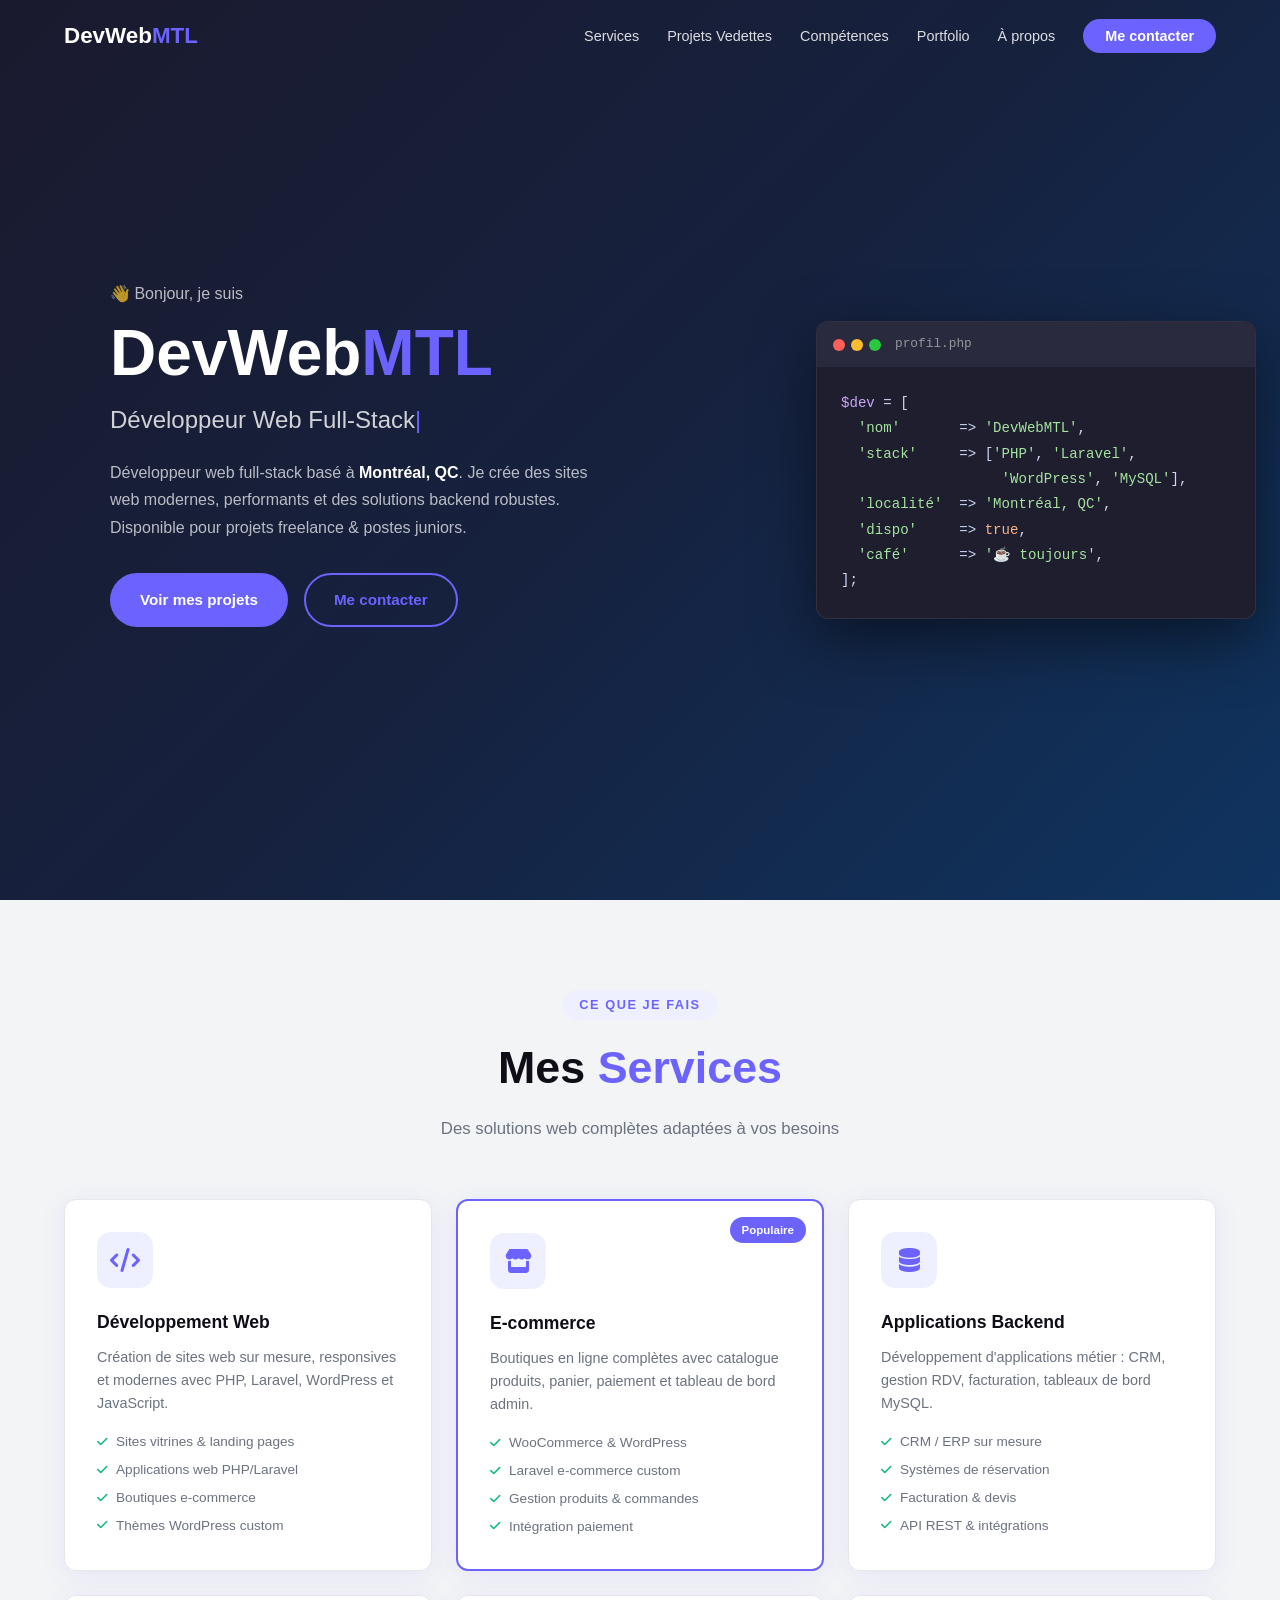
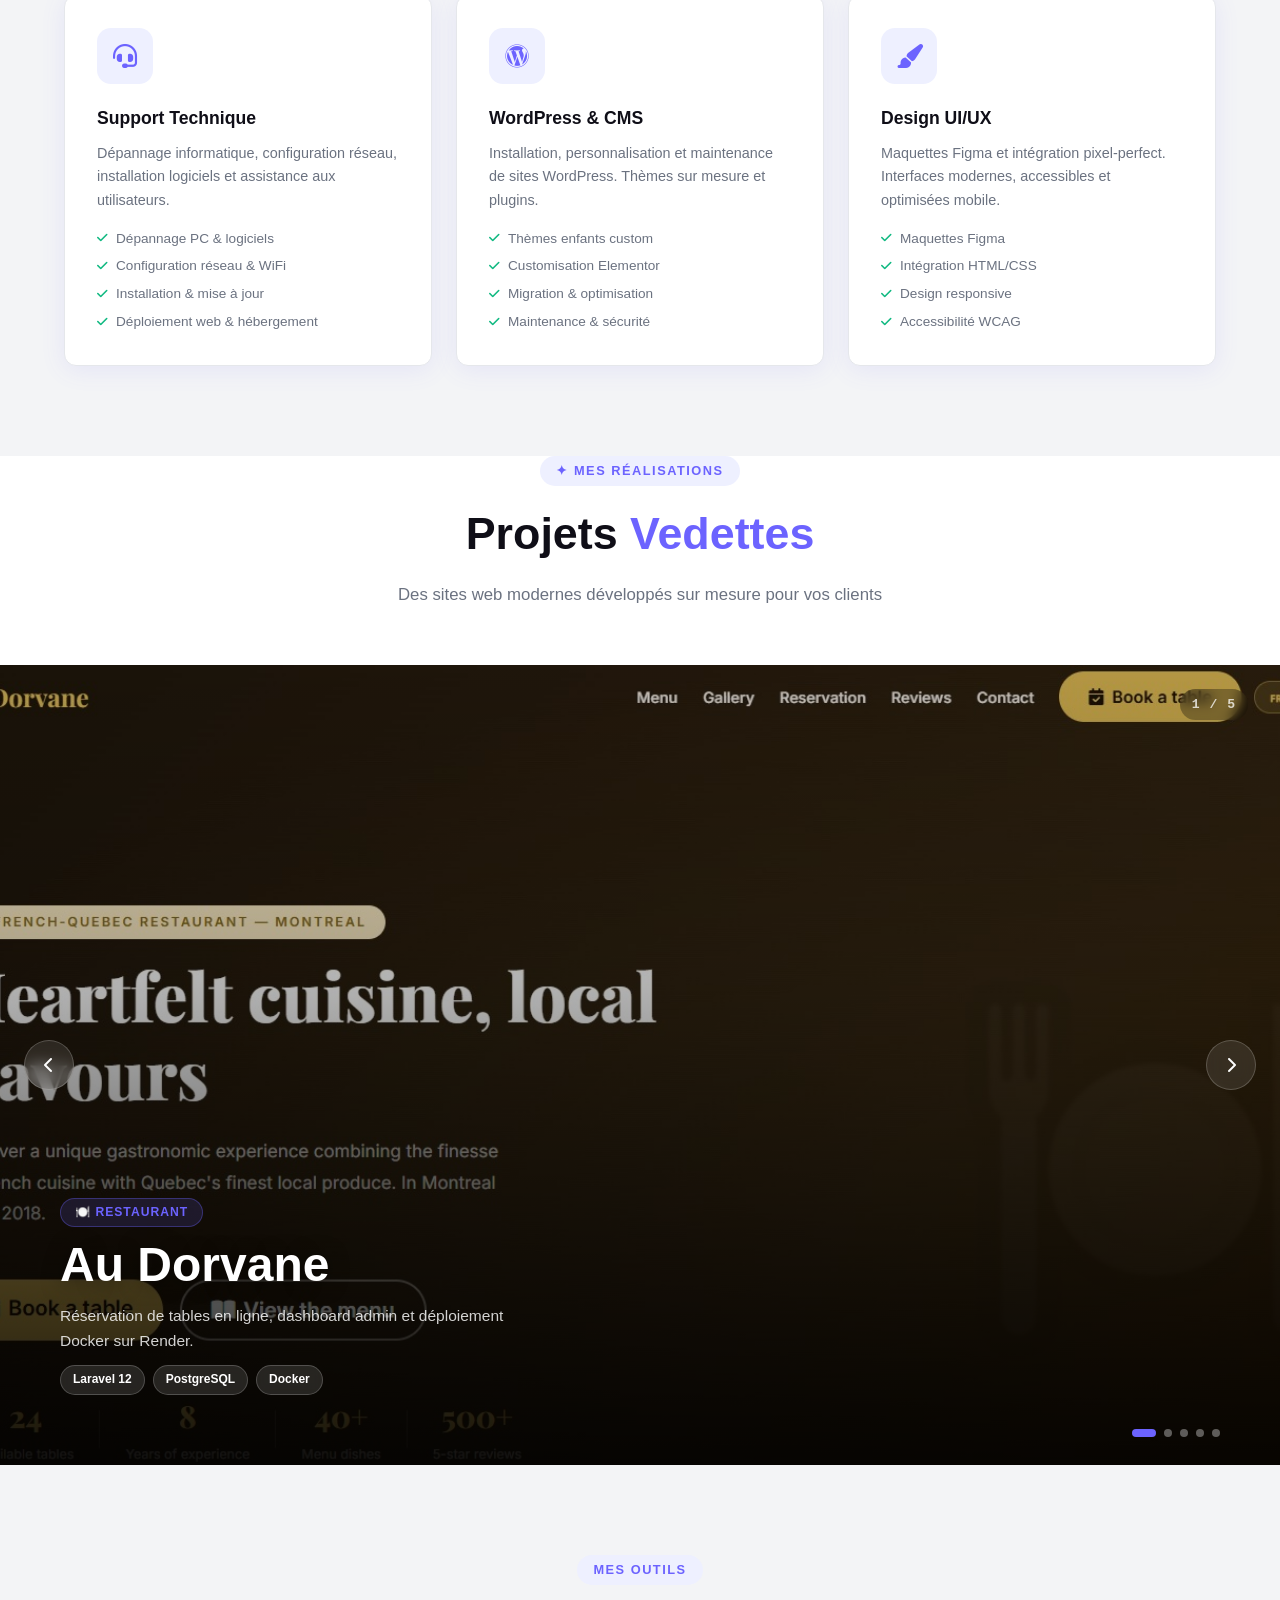
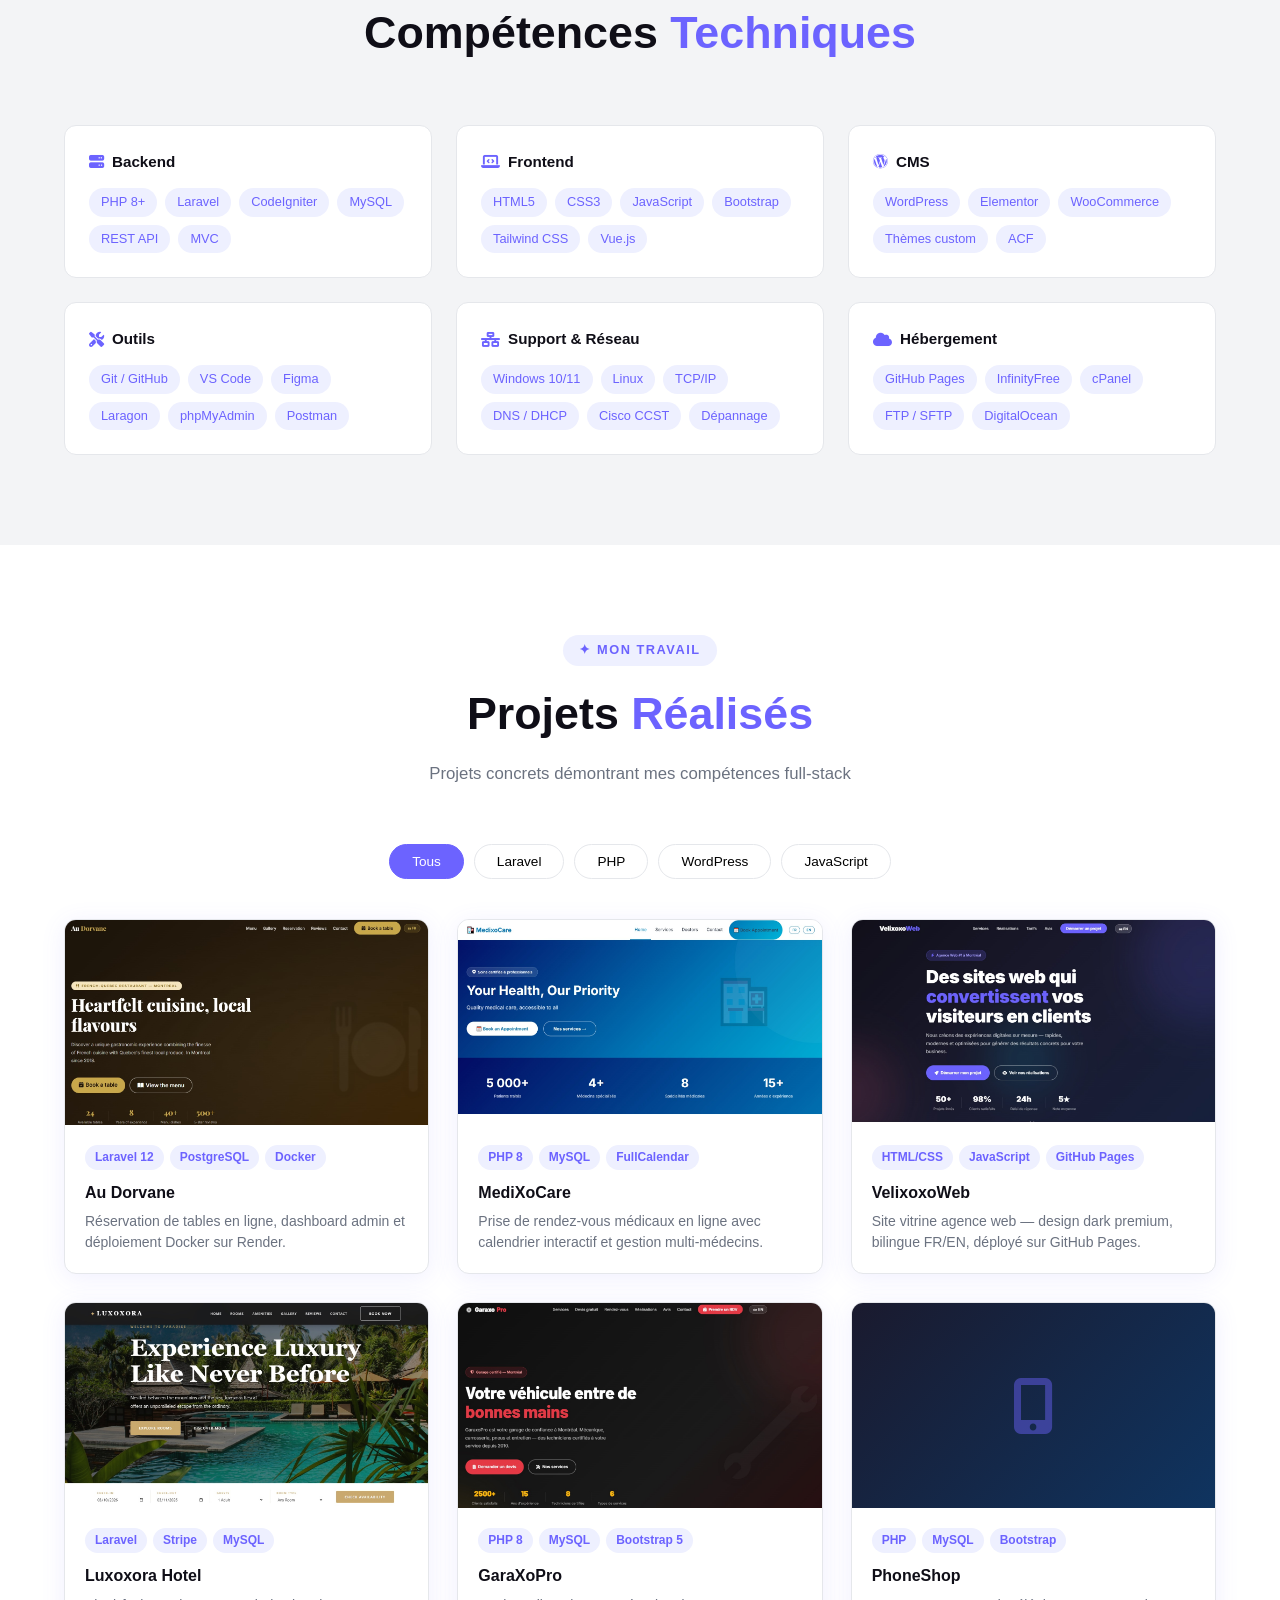
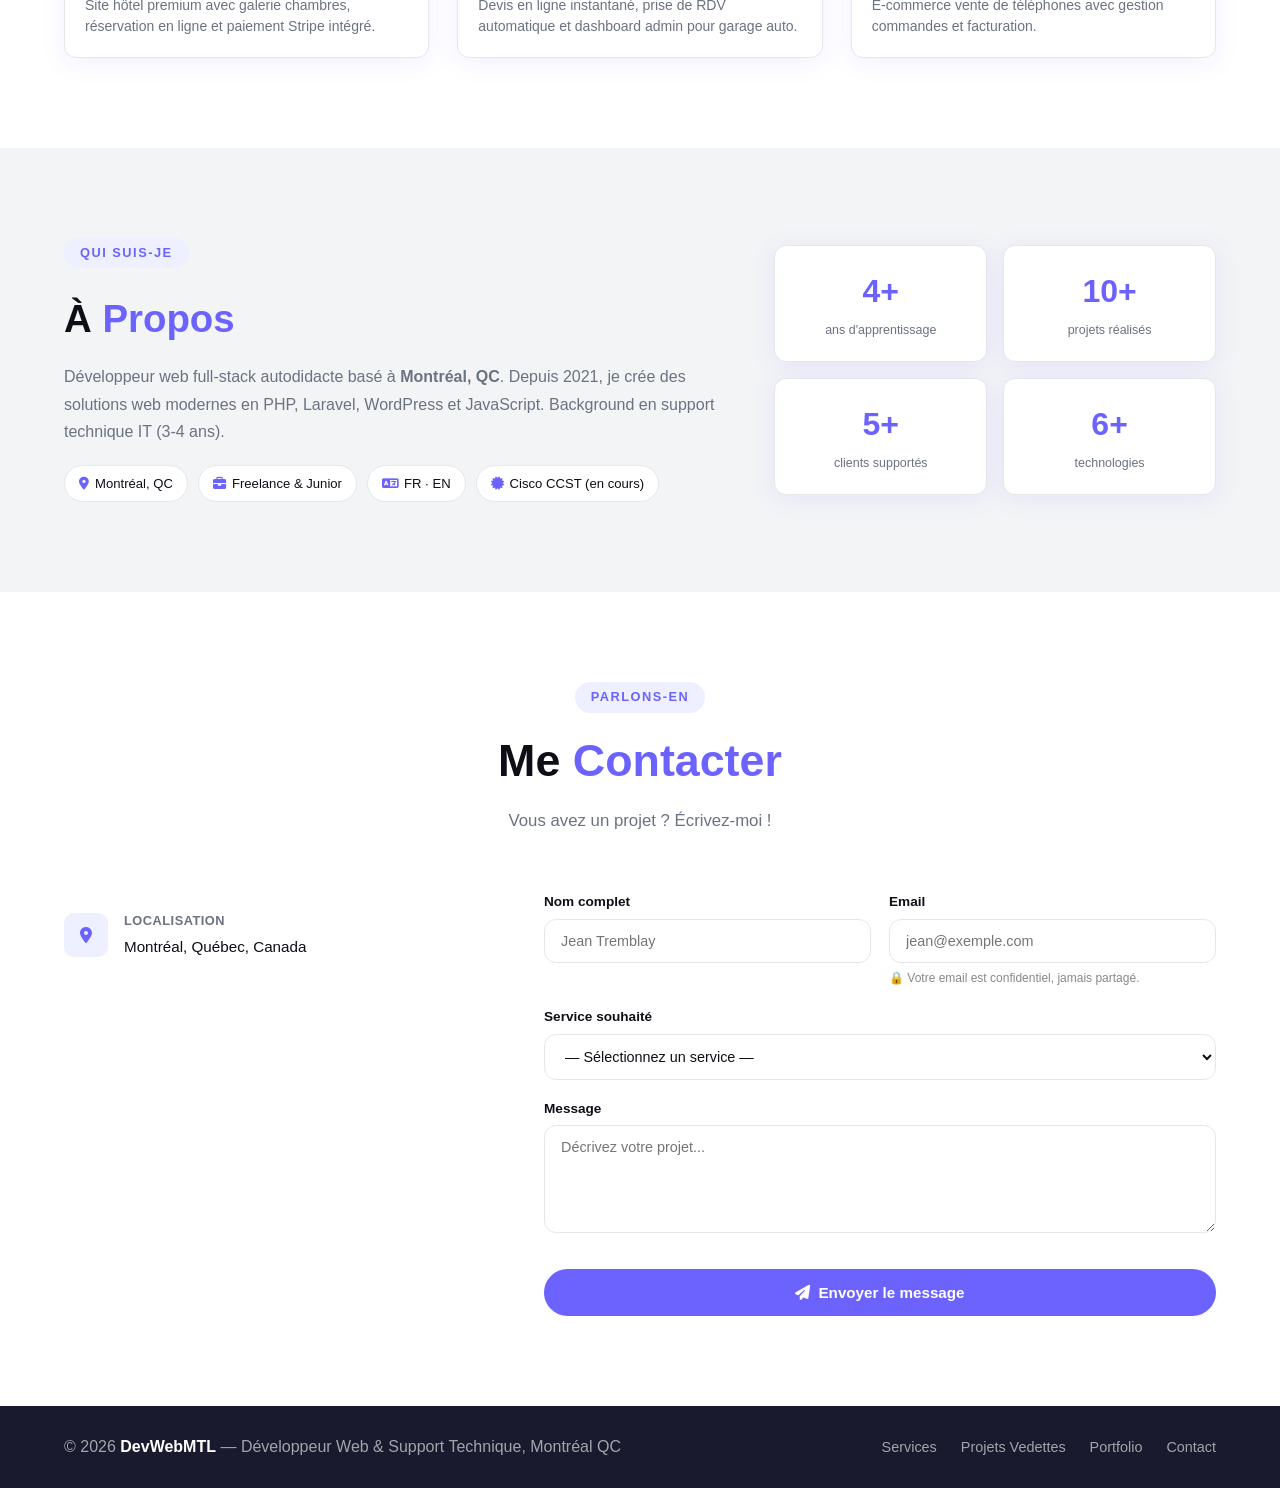
==== commit efdf267f: "Initial garaxopro devwebmtl commit" ====
--- a/index.html
+++ b/index.html
@@ -198,8 +198,7 @@
         <div class="fs-stack">
           <span>Laravel 12</span><span>PostgreSQL</span><span>Docker</span>
         </div>
-        <a href="https://au-dorvane.onrender.com" target="_blank" class="btn btn-primary">
-          <i class="fas fa-external-link-alt"></i> Voir Live
+        
         </a>
       </div>
     </div>
@@ -214,9 +213,7 @@
         <div class="fs-stack">
           <span>PHP 8</span><span>MySQL</span><span>FullCalendar</span>
         </div>
-        <button class="btn btn-primary" onclick="fsOpenLb('fs-lb-2')">
-          <i class="fas fa-search-plus"></i> Voir en grand
-        </button>
+        
       </div>
     </div>
 
@@ -230,9 +227,7 @@
         <div class="fs-stack">
           <span>HTML/CSS</span><span>JavaScript</span><span>GitHub Pages</span>
         </div>
-        <a href="https://devwebmtl.github.io/velixoxoweb/agence-vitrine" target="_blank" class="btn btn-primary">
-          <i class="fas fa-external-link-alt"></i> Voir Live
-        </a>
+        
       </div>
     </div>
 
@@ -246,9 +241,7 @@
         <div class="fs-stack">
           <span>Laravel</span><span>Stripe</span><span>MySQL</span>
         </div>
-        <button class="btn btn-primary" onclick="fsOpenLb('fs-lb-4')">
-          <i class="fas fa-search-plus"></i> Voir en grand
-        </button>
+        
       </div>
     </div>
 
@@ -262,9 +255,7 @@
         <div class="fs-stack">
           <span>PHP 8</span><span>MySQL</span><span>Bootstrap 5</span>
         </div>
-        <button class="btn btn-primary" onclick="fsOpenLb('fs-lb-5')">
-          <i class="fas fa-search-plus"></i> Voir en grand
-        </button>
+        
       </div>
     </div>
 
